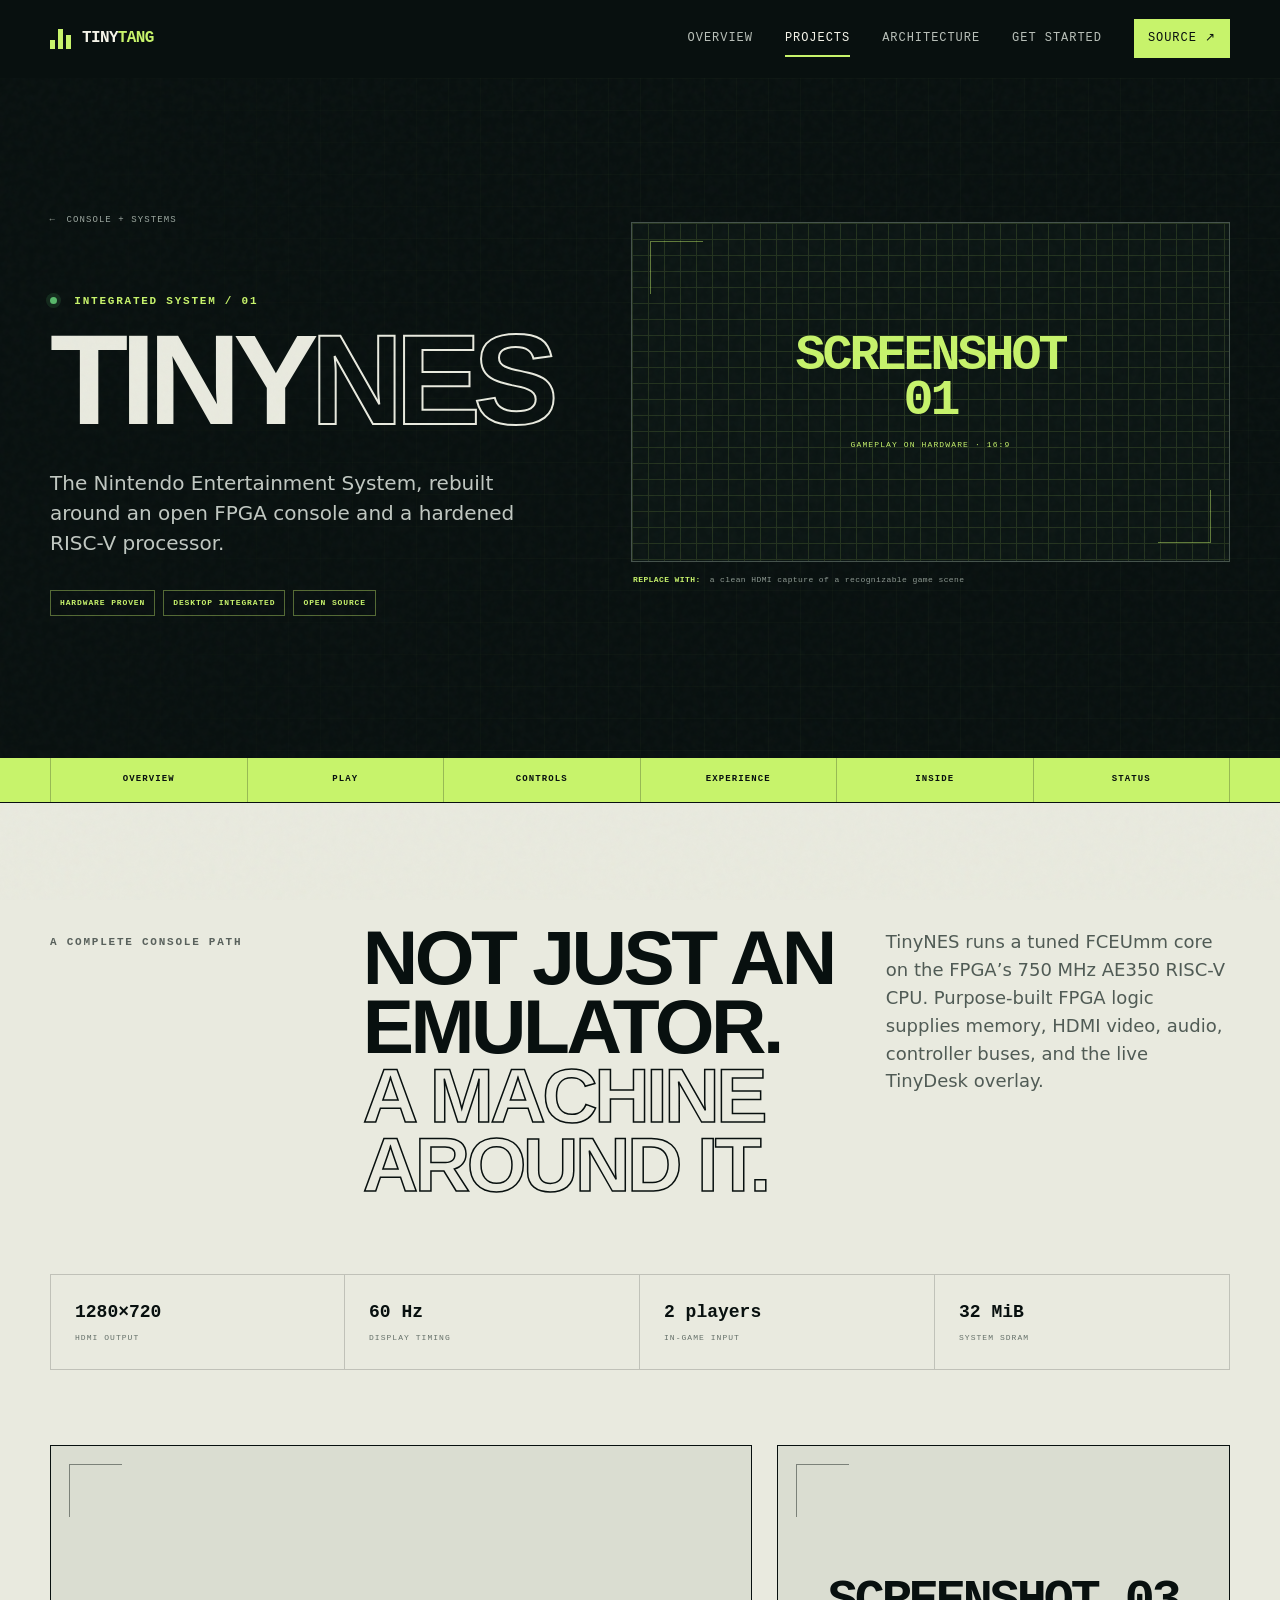
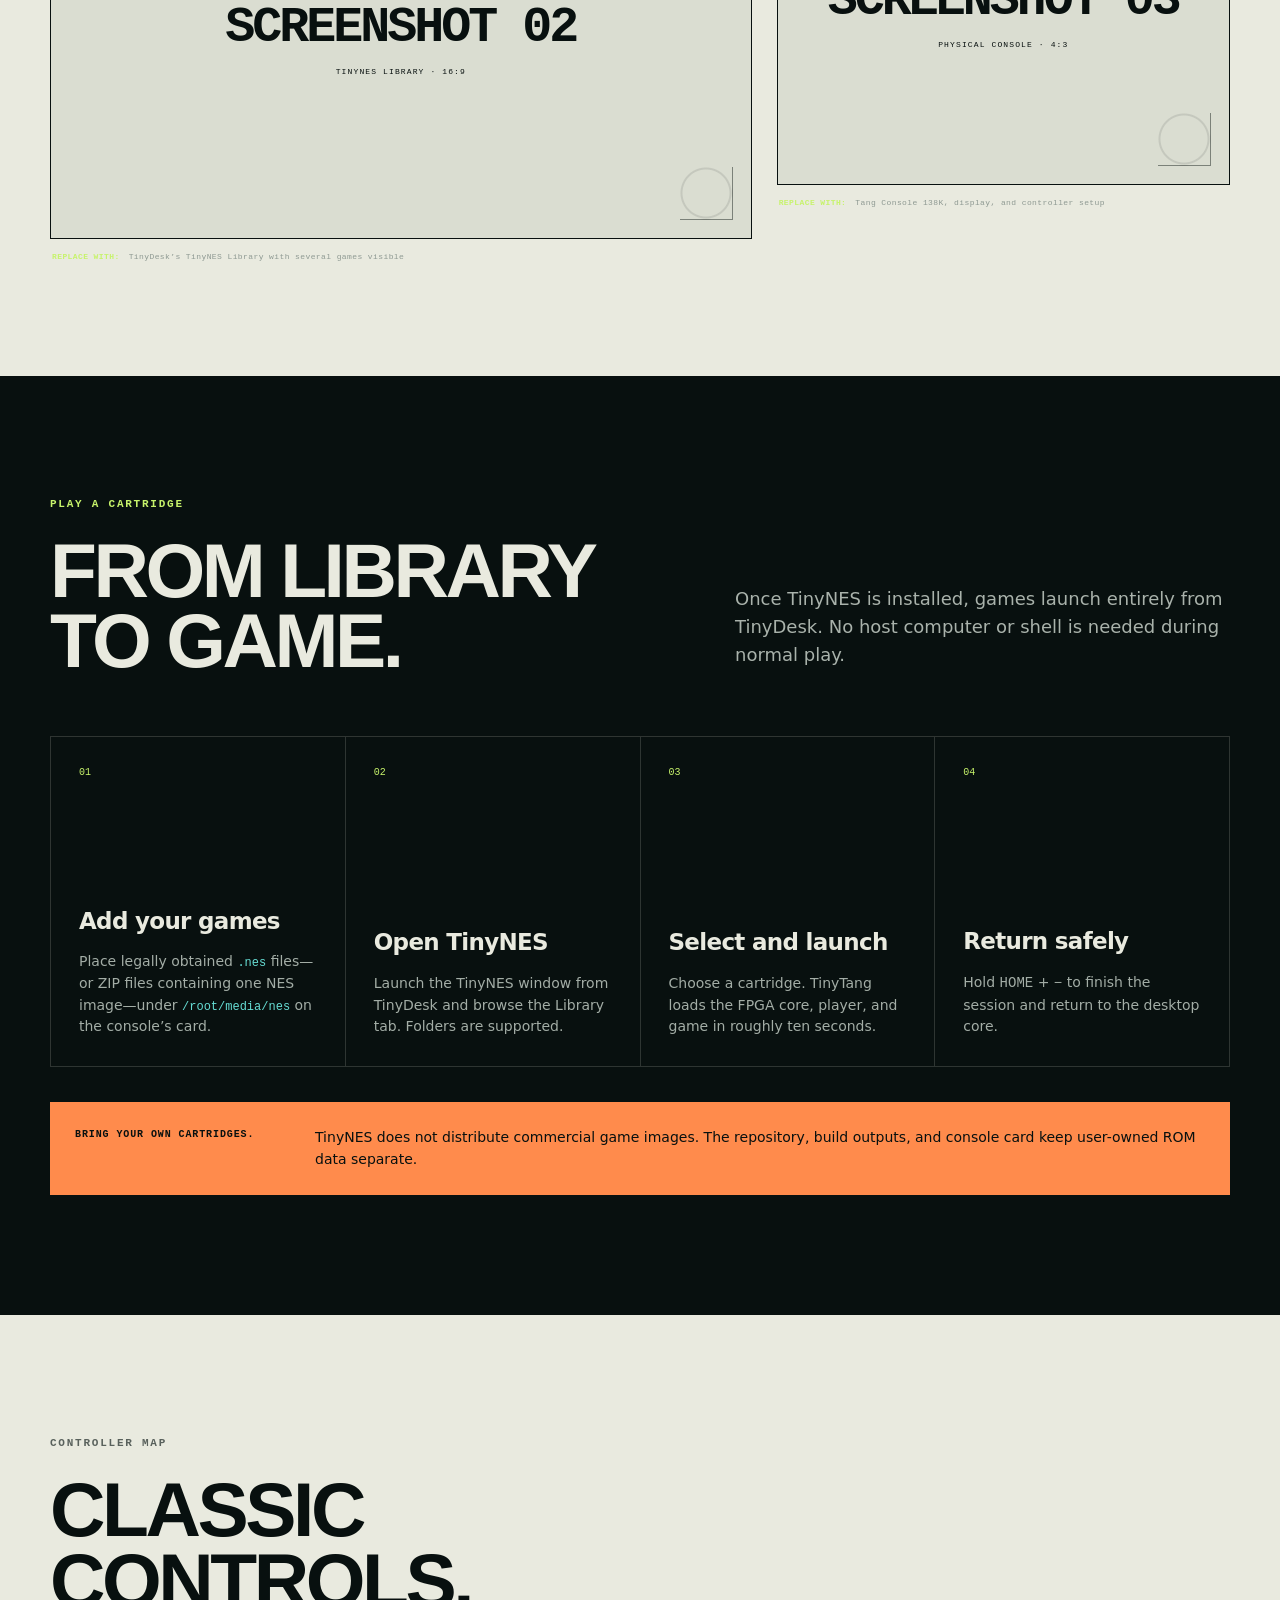
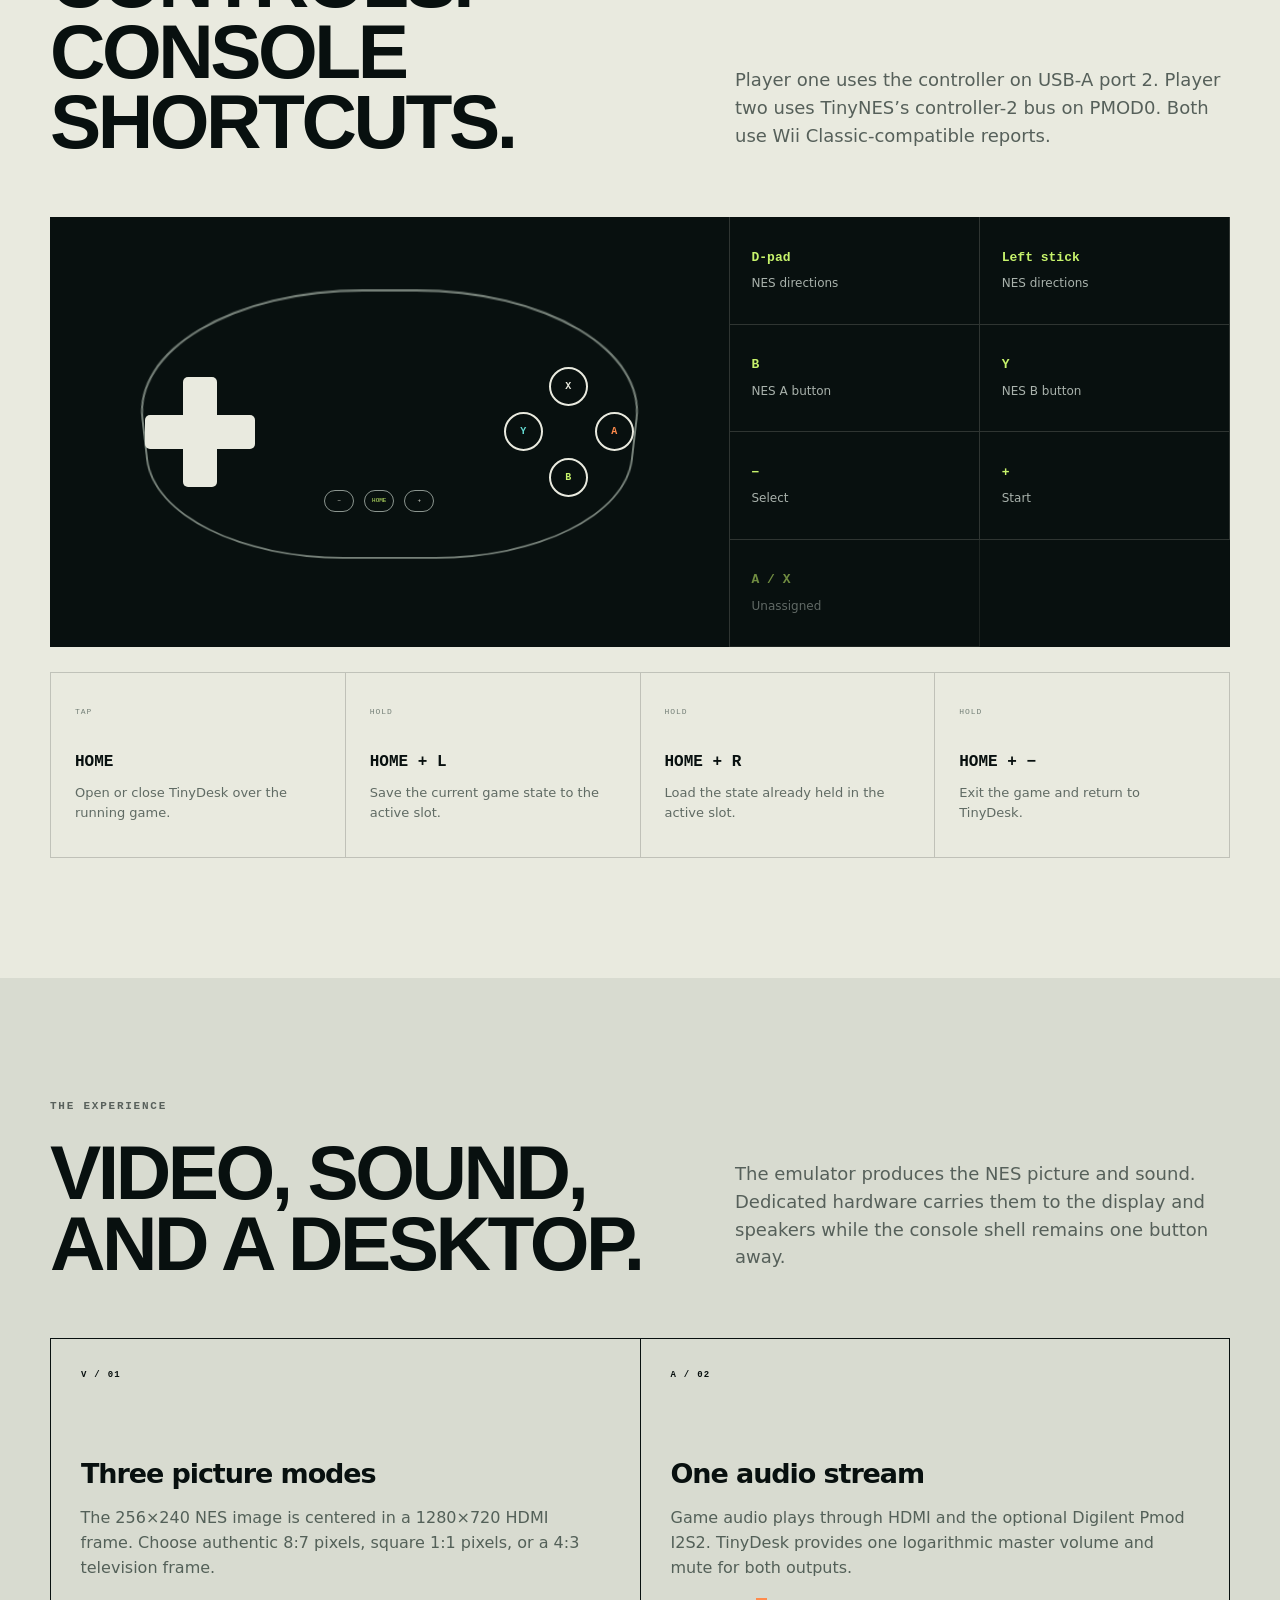
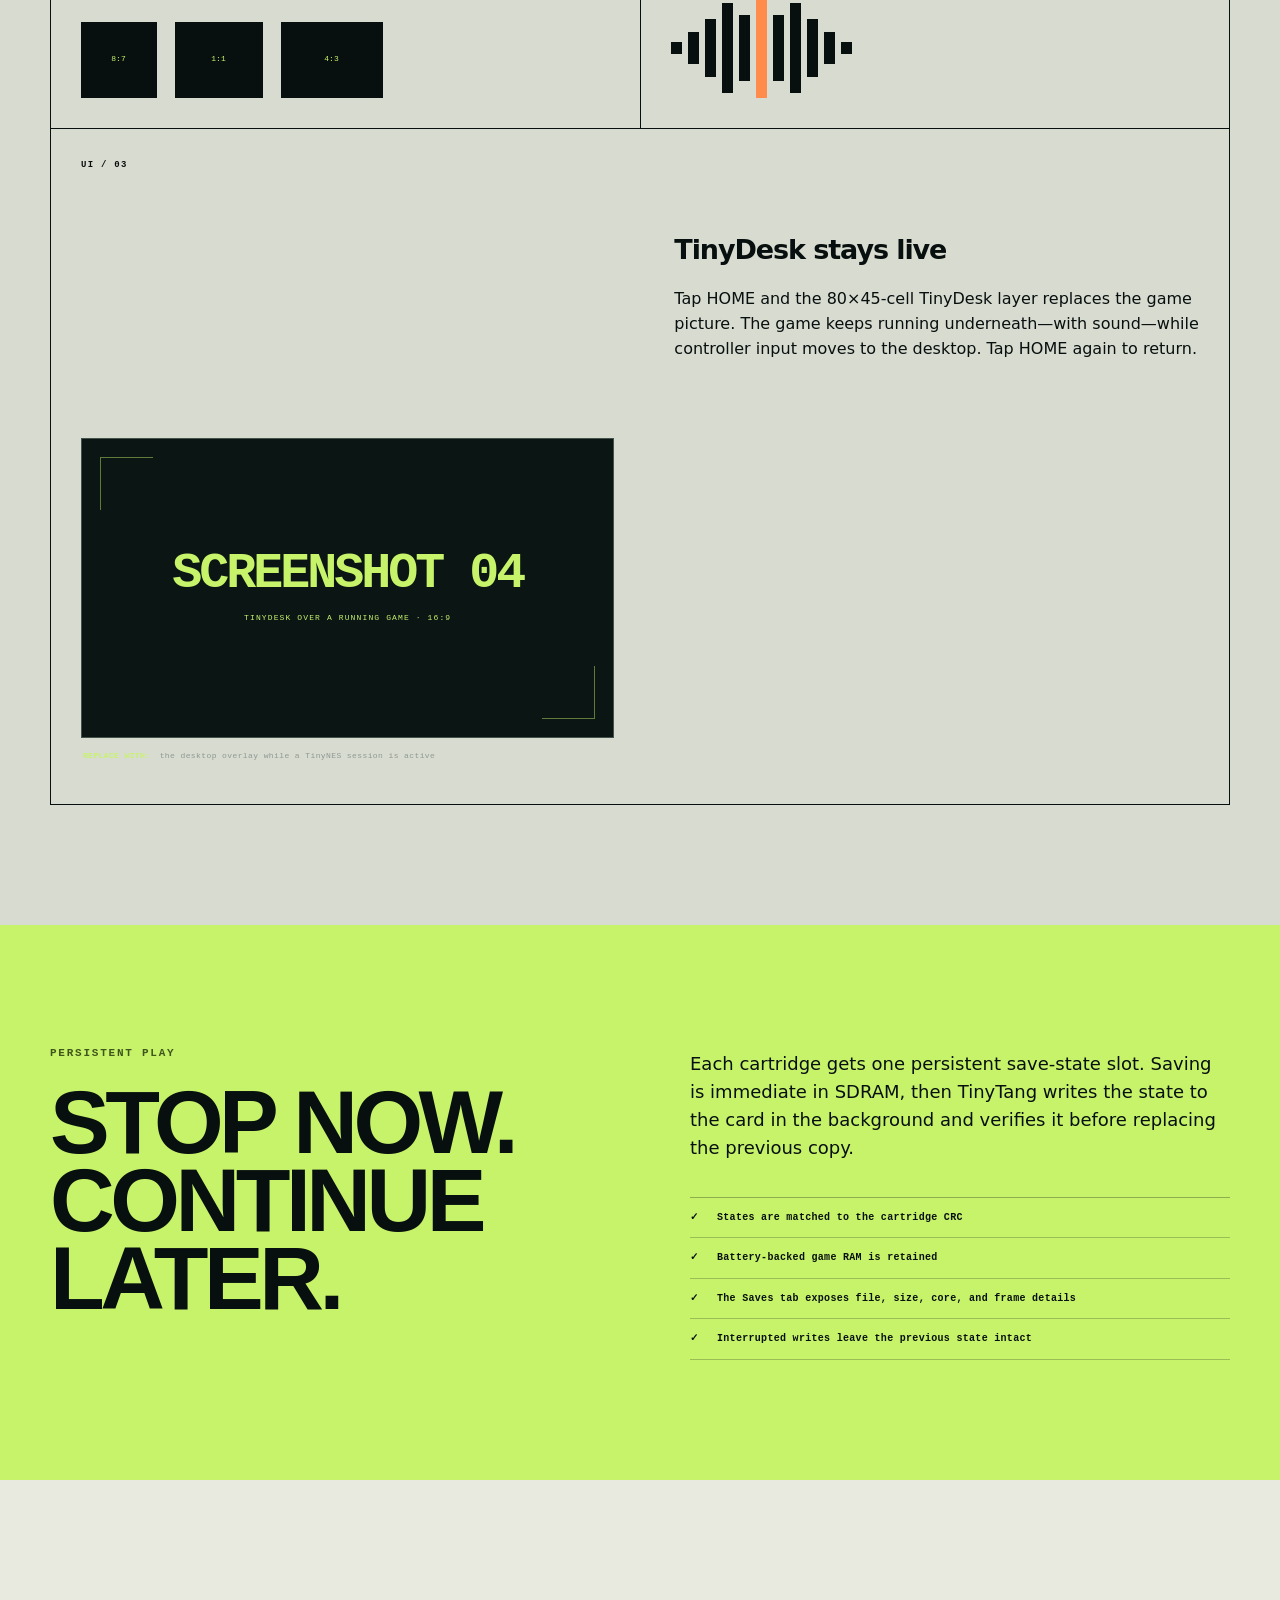
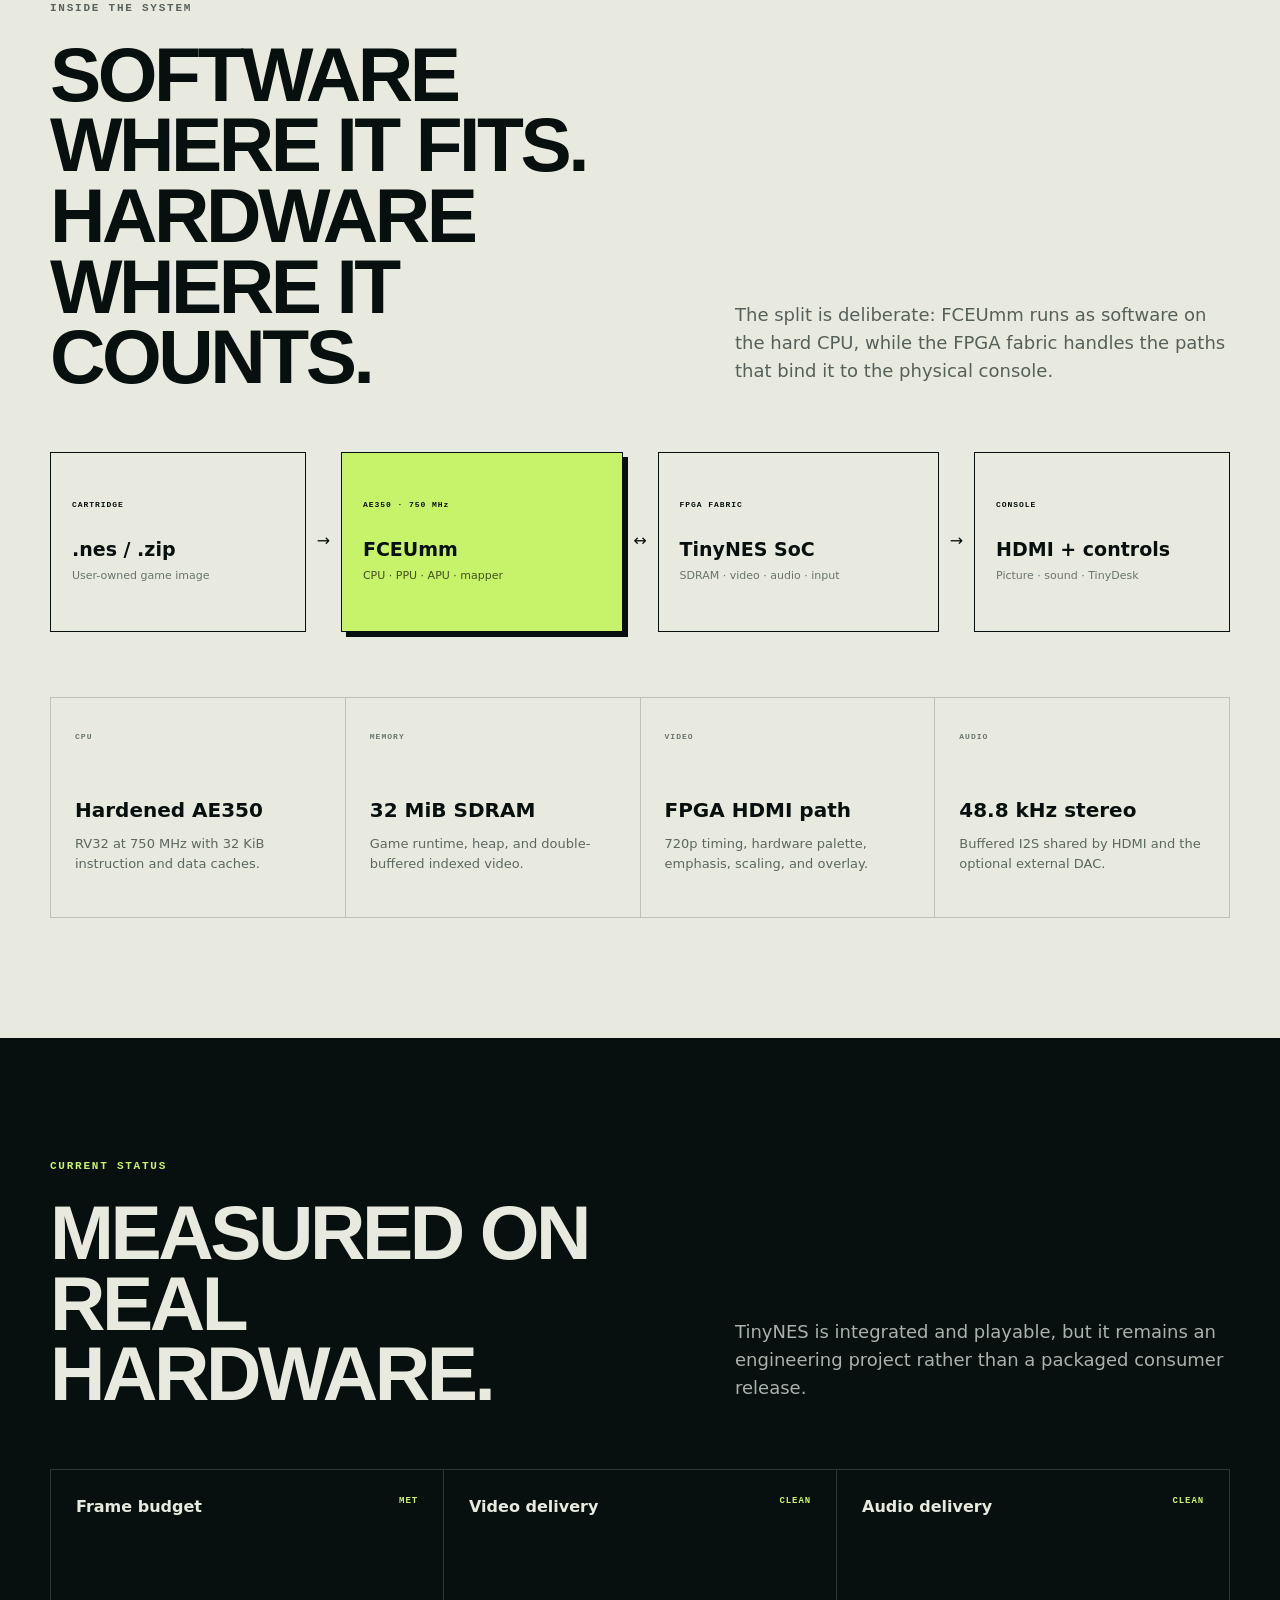
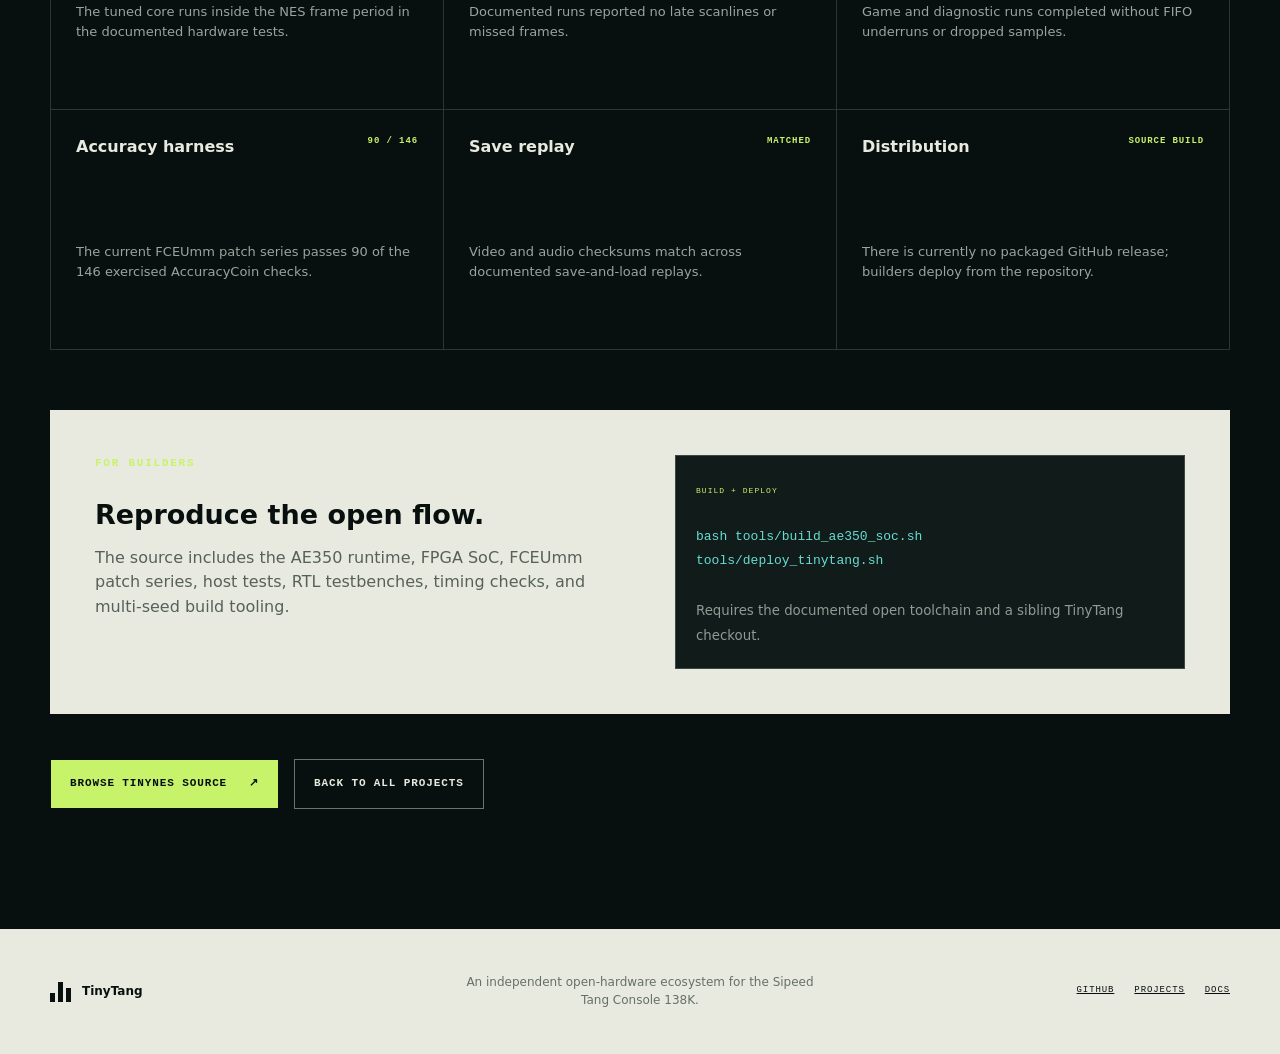
==== projects/tinynes/index.html @ 7fd3a4c9 "Add TinyNES project guide" ====
<!doctype html>
<html lang="en">
<head>
  <meta charset="utf-8">
  <meta name="viewport" content="width=device-width, initial-scale=1">
  <meta name="description" content="TinyNES brings NES games to the Tang Console 138K with FPGA video, audio, controller support, TinyDesk integration, and persistent saves.">
  <meta name="theme-color" content="#08100f">
  <title>TinyNES — TinyTang</title>
  <link rel="icon" href="../../favicon.svg" type="image/svg+xml">
  <link rel="stylesheet" href="../../styles.css">
  <script src="../../site.js" defer></script>
</head>
<body>
  <a class="skip-link" href="#content">Skip to content</a>
  <header class="site-header" data-header>
    <a class="brand" href="../../index.html" aria-label="TinyTang home">
      <span class="brand-mark" aria-hidden="true"><span></span><span></span><span></span></span>
      <span>TINY<span>TANG</span></span>
    </a>
    <button class="nav-toggle" type="button" aria-expanded="false" aria-controls="site-nav" data-nav-toggle>
      <span class="sr-only">Toggle navigation</span><i></i><i></i><i></i>
    </button>
    <nav class="site-nav" id="site-nav" aria-label="Primary navigation" data-nav>
      <a href="../../index.html">Overview</a>
      <a href="../../projects.html" aria-current="page">Projects</a>
      <a href="../../architecture.html">Architecture</a>
      <a href="../../start.html">Get started</a>
      <a class="nav-github" href="https://github.com/aquasock/TinyNES" rel="noopener">Source <span aria-hidden="true">↗</span></a>
    </nav>
  </header>

  <main id="content">
    <section class="project-detail-hero project-nes-hero">
      <div class="section-shell project-detail-grid">
        <div class="project-detail-copy reveal">
          <a class="breadcrumb" href="../../projects.html#systems"><span aria-hidden="true">←</span> Console + systems</a>
          <p class="eyebrow"><span class="status-dot"></span> Integrated system / 01</p>
          <h1>Tiny<span>NES</span></h1>
          <p class="project-tagline">The Nintendo Entertainment System, rebuilt around an open FPGA console and a hardened RISC-V processor.</p>
          <div class="project-badges" aria-label="Project status">
            <span>Hardware proven</span><span>Desktop integrated</span><span>Open source</span>
          </div>
        </div>
        <figure class="media-placeholder media-placeholder-hero reveal reveal-delay">
          <div class="placeholder-screen">
            <span class="placeholder-grid" aria-hidden="true"></span>
            <strong>SCREENSHOT<br>01</strong>
            <small>GAMEPLAY ON HARDWARE · 16:9</small>
          </div>
          <figcaption><span>Replace with:</span> a clean HDMI capture of a recognizable game scene</figcaption>
        </figure>
      </div>
    </section>

    <nav class="project-subnav" aria-label="TinyNES page sections">
      <div class="section-shell">
        <a href="#overview">Overview</a><a href="#play">Play</a><a href="#controls">Controls</a><a href="#experience">Experience</a><a href="#inside">Inside</a><a href="#status">Status</a>
      </div>
    </nav>

    <section class="section project-overview section-shell" id="overview">
      <div class="project-intro reveal">
        <p class="eyebrow">A complete console path</p>
        <h2>Not just an emulator.<br><em>A machine around it.</em></h2>
        <p>TinyNES runs a tuned FCEUmm core on the FPGA’s 750&nbsp;MHz AE350 RISC-V CPU. Purpose-built FPGA logic supplies memory, HDMI video, audio, controller buses, and the live TinyDesk overlay.</p>
      </div>
      <dl class="fact-strip reveal">
        <div><dt>1280×720</dt><dd>HDMI output</dd></div>
        <div><dt>60 Hz</dt><dd>Display timing</dd></div>
        <div><dt>2 players</dt><dd>In-game input</dd></div>
        <div><dt>32 MiB</dt><dd>System SDRAM</dd></div>
      </dl>
      <div class="media-duo">
        <figure class="media-placeholder reveal">
          <div class="placeholder-screen placeholder-light"><strong>SCREENSHOT 02</strong><small>TINYNES LIBRARY · 16:9</small></div>
          <figcaption><span>Replace with:</span> TinyDesk’s TinyNES Library with several games visible</figcaption>
        </figure>
        <figure class="media-placeholder reveal">
          <div class="placeholder-screen placeholder-light"><strong>SCREENSHOT 03</strong><small>PHYSICAL CONSOLE · 4:3</small></div>
          <figcaption><span>Replace with:</span> Tang Console 138K, display, and controller setup</figcaption>
        </figure>
      </div>
    </section>

    <section class="section section-dark" id="play">
      <div class="section-shell">
        <div class="section-heading reveal">
          <div><p class="eyebrow">Play a cartridge</p><h2>From library<br>to game.</h2></div>
          <p>Once TinyNES is installed, games launch entirely from TinyDesk. No host computer or shell is needed during normal play.</p>
        </div>
        <ol class="play-flow">
          <li class="reveal"><span>01</span><div><h3>Add your games</h3><p>Place legally obtained <code>.nes</code> files—or ZIP files containing one NES image—under <code>/root/media/nes</code> on the console’s card.</p></div></li>
          <li class="reveal"><span>02</span><div><h3>Open TinyNES</h3><p>Launch the TinyNES window from TinyDesk and browse the Library tab. Folders are supported.</p></div></li>
          <li class="reveal"><span>03</span><div><h3>Select and launch</h3><p>Choose a cartridge. TinyTang loads the FPGA core, player, and game in roughly ten seconds.</p></div></li>
          <li class="reveal"><span>04</span><div><h3>Return safely</h3><p>Hold <kbd>HOME</kbd> + <kbd>−</kbd> to finish the session and return to the desktop core.</p></div></li>
        </ol>
        <aside class="legal-callout reveal"><strong>Bring your own cartridges.</strong><p>TinyNES does not distribute commercial game images. The repository, build outputs, and console card keep user-owned ROM data separate.</p></aside>
      </div>
    </section>

    <section class="section section-shell controls-section" id="controls">
      <div class="section-heading reveal">
        <div><p class="eyebrow">Controller map</p><h2>Classic controls.<br>Console shortcuts.</h2></div>
        <p>Player one uses the controller on USB-A port 2. Player two uses TinyNES’s controller-2 bus on PMOD0. Both use Wii Classic-compatible reports.</p>
      </div>
      <div class="controller-map reveal">
        <div class="controller-visual" aria-hidden="true">
          <div class="controller-dpad"><i></i><i></i></div>
          <div class="controller-center"><i>−</i><i>HOME</i><i>+</i></div>
          <div class="controller-face"><i>Y</i><i>B</i><i>A</i><i>X</i></div>
        </div>
        <div class="control-list">
          <div><kbd>D-pad</kbd><span>NES directions</span></div>
          <div><kbd>Left stick</kbd><span>NES directions</span></div>
          <div><kbd>B</kbd><span>NES A button</span></div>
          <div><kbd>Y</kbd><span>NES B button</span></div>
          <div><kbd>−</kbd><span>Select</span></div>
          <div><kbd>+</kbd><span>Start</span></div>
          <div class="control-muted"><kbd>A / X</kbd><span>Unassigned</span></div>
        </div>
      </div>
      <div class="shortcut-grid">
        <article class="reveal"><span>Tap</span><h3>HOME</h3><p>Open or close TinyDesk over the running game.</p></article>
        <article class="reveal"><span>Hold</span><h3>HOME + L</h3><p>Save the current game state to the active slot.</p></article>
        <article class="reveal"><span>Hold</span><h3>HOME + R</h3><p>Load the state already held in the active slot.</p></article>
        <article class="reveal"><span>Hold</span><h3>HOME + −</h3><p>Exit the game and return to TinyDesk.</p></article>
      </div>
    </section>

    <section class="section experience-section" id="experience">
      <div class="section-shell">
        <div class="section-heading reveal">
          <div><p class="eyebrow">The experience</p><h2>Video, sound,<br>and a desktop.</h2></div>
          <p>The emulator produces the NES picture and sound. Dedicated hardware carries them to the display and speakers while the console shell remains one button away.</p>
        </div>
        <div class="experience-grid">
          <article class="experience-card reveal">
            <span class="experience-index">V / 01</span><h3>Three picture modes</h3><p>The 256×240 NES image is centered in a 1280×720 HDMI frame. Choose authentic 8:7 pixels, square 1:1 pixels, or a 4:3 television frame.</p>
            <div class="aspect-demo" aria-label="Supported picture aspect modes"><i class="aspect-87">8:7</i><i class="aspect-11">1:1</i><i class="aspect-43">4:3</i></div>
          </article>
          <article class="experience-card reveal">
            <span class="experience-index">A / 02</span><h3>One audio stream</h3><p>Game audio plays through HDMI and the optional Digilent Pmod I2S2. TinyDesk provides one logarithmic master volume and mute for both outputs.</p>
            <div class="audio-wave" aria-hidden="true"><i></i><i></i><i></i><i></i><i></i><i></i><i></i><i></i><i></i><i></i><i></i></div>
          </article>
          <article class="experience-card experience-card-wide reveal">
            <span class="experience-index">UI / 03</span><div><h3>TinyDesk stays live</h3><p>Tap HOME and the 80×45-cell TinyDesk layer replaces the game picture. The game keeps running underneath—with sound—while controller input moves to the desktop. Tap HOME again to return.</p></div>
            <figure class="media-placeholder media-placeholder-inline">
              <div class="placeholder-screen"><strong>SCREENSHOT 04</strong><small>TINYDESK OVER A RUNNING GAME · 16:9</small></div>
              <figcaption><span>Replace with:</span> the desktop overlay while a TinyNES session is active</figcaption>
            </figure>
          </article>
        </div>
      </div>
    </section>

    <section class="section section-accent saves-section">
      <div class="section-shell saves-grid">
        <div class="reveal"><p class="eyebrow">Persistent play</p><h2>Stop now.<br>Continue later.</h2></div>
        <div class="reveal">
          <p>Each cartridge gets one persistent save-state slot. Saving is immediate in SDRAM, then TinyTang writes the state to the card in the background and verifies it before replacing the previous copy.</p>
          <ul class="feature-checks"><li>States are matched to the cartridge CRC</li><li>Battery-backed game RAM is retained</li><li>The Saves tab exposes file, size, core, and frame details</li><li>Interrupted writes leave the previous state intact</li></ul>
        </div>
      </div>
    </section>

    <section class="section section-shell" id="inside">
      <div class="section-heading reveal">
        <div><p class="eyebrow">Inside the system</p><h2>Software where it fits.<br>Hardware where it counts.</h2></div>
        <p>The split is deliberate: FCEUmm runs as software on the hard CPU, while the FPGA fabric handles the paths that bind it to the physical console.</p>
      </div>
      <div class="nes-stack reveal" aria-label="TinyNES architecture diagram">
        <div><span>CARTRIDGE</span><strong>.nes / .zip</strong><small>User-owned game image</small></div><i>→</i>
        <div class="nes-stack-featured"><span>AE350 · 750 MHz</span><strong>FCEUmm</strong><small>CPU · PPU · APU · mapper</small></div><i>↔</i>
        <div><span>FPGA FABRIC</span><strong>TinyNES SoC</strong><small>SDRAM · video · audio · input</small></div><i>→</i>
        <div><span>CONSOLE</span><strong>HDMI + controls</strong><small>Picture · sound · TinyDesk</small></div>
      </div>
      <div class="technical-grid">
        <article class="reveal"><span>CPU</span><h3>Hardened AE350</h3><p>RV32 at 750&nbsp;MHz with 32&nbsp;KiB instruction and data caches.</p></article>
        <article class="reveal"><span>MEMORY</span><h3>32 MiB SDRAM</h3><p>Game runtime, heap, and double-buffered indexed video.</p></article>
        <article class="reveal"><span>VIDEO</span><h3>FPGA HDMI path</h3><p>720p timing, hardware palette, emphasis, scaling, and overlay.</p></article>
        <article class="reveal"><span>AUDIO</span><h3>48.8 kHz stereo</h3><p>Buffered I2S shared by HDMI and the optional external DAC.</p></article>
      </div>
    </section>

    <section class="section section-dark status-section" id="status">
      <div class="section-shell">
        <div class="section-heading reveal">
          <div><p class="eyebrow">Current status</p><h2>Measured on<br>real hardware.</h2></div>
          <p>TinyNES is integrated and playable, but it remains an engineering project rather than a packaged consumer release.</p>
        </div>
        <div class="proof-grid">
          <article class="reveal"><strong>Frame budget</strong><span>Met</span><p>The tuned core runs inside the NES frame period in the documented hardware tests.</p></article>
          <article class="reveal"><strong>Video delivery</strong><span>Clean</span><p>Documented runs reported no late scanlines or missed frames.</p></article>
          <article class="reveal"><strong>Audio delivery</strong><span>Clean</span><p>Game and diagnostic runs completed without FIFO underruns or dropped samples.</p></article>
          <article class="reveal"><strong>Accuracy harness</strong><span>90 / 146</span><p>The current FCEUmm patch series passes 90 of the 146 exercised AccuracyCoin checks.</p></article>
          <article class="reveal"><strong>Save replay</strong><span>Matched</span><p>Video and audio checksums match across documented save-and-load replays.</p></article>
          <article class="reveal"><strong>Distribution</strong><span>Source build</span><p>There is currently no packaged GitHub release; builders deploy from the repository.</p></article>
        </div>
        <div class="builder-callout reveal">
          <div><p class="eyebrow">For builders</p><h3>Reproduce the open flow.</h3><p>The source includes the AE350 runtime, FPGA SoC, FCEUmm patch series, host tests, RTL testbenches, timing checks, and multi-seed build tooling.</p></div>
          <div class="command-card"><span>BUILD + DEPLOY</span><code>bash tools/build_ae350_soc.sh<br>tools/deploy_tinytang.sh</code><small>Requires the documented open toolchain and a sibling TinyTang checkout.</small></div>
        </div>
        <div class="project-end-actions reveal">
          <a class="button button-primary" href="https://github.com/aquasock/TinyNES">Browse TinyNES source <span aria-hidden="true">↗</span></a>
          <a class="button button-project-back" href="../../projects.html">Back to all projects</a>
        </div>
      </div>
    </section>
  </main>

  <footer class="site-footer section-shell">
    <div class="footer-brand"><span class="brand-mark" aria-hidden="true"><span></span><span></span><span></span></span><strong>TinyTang</strong></div>
    <p>An independent open-hardware ecosystem for the Sipeed Tang Console 138K.</p>
    <div><a href="https://github.com/aquasock">GitHub</a><a href="../../projects.html">Projects</a><a href="../../start.html">Docs</a></div>
  </footer>
</body>
</html>
---- styles.css ----
:root {
  --ink: #08100f;
  --ink-soft: #111b19;
  --paper: #e9eadf;
  --paper-bright: #f5f4e9;
  --muted: #8d978f;
  --line: rgba(8, 16, 15, 0.18);
  --line-light: rgba(233, 234, 223, 0.17);
  --lime: #c7f36b;
  --cyan: #66ddd4;
  --orange: #ff8b4c;
  --mono: "SFMono-Regular", "Cascadia Code", "Roboto Mono", Consolas, monospace;
  --sans: Inter, ui-sans-serif, system-ui, -apple-system, BlinkMacSystemFont, "Segoe UI", sans-serif;
  --display: Impact, Haettenschweiler, "Arial Narrow Bold", "Arial Narrow", sans-serif;
  --shell: min(1180px, calc(100vw - 48px));
}

* { box-sizing: border-box; }
html { scroll-behavior: smooth; }
body { margin: 0; color: var(--ink); background: var(--paper); font-family: var(--sans); font-size: 16px; line-height: 1.55; -webkit-font-smoothing: antialiased; }
body::before { content: ""; position: fixed; inset: 0; pointer-events: none; opacity: .25; z-index: 20; background-image: url("data:image/svg+xml,%3Csvg viewBox='0 0 140 140' xmlns='http://www.w3.org/2000/svg'%3E%3Cfilter id='n'%3E%3CfeTurbulence type='fractalNoise' baseFrequency='.85' numOctaves='3' stitchTiles='stitch'/%3E%3C/filter%3E%3Crect width='100%25' height='100%25' filter='url(%23n)' opacity='.12'/%3E%3C/svg%3E"); }
a { color: inherit; }
a:focus-visible, button:focus-visible { outline: 3px solid var(--orange); outline-offset: 4px; }
button { font: inherit; }
.section-shell { width: var(--shell); margin-inline: auto; }
.sr-only { position: absolute; width: 1px; height: 1px; padding: 0; margin: -1px; overflow: hidden; clip: rect(0,0,0,0); white-space: nowrap; border: 0; }
.skip-link { position: fixed; top: 8px; left: 8px; z-index: 100; padding: 10px 14px; color: var(--ink); background: var(--lime); transform: translateY(-150%); }
.skip-link:focus { transform: translateY(0); }

.site-header { position: sticky; top: 0; z-index: 30; display: flex; align-items: center; justify-content: space-between; height: 78px; padding: 0 max(24px, calc((100vw - 1180px) / 2)); color: var(--paper); background: var(--ink); border-bottom: 1px solid transparent; transition: height .25s, border-color .25s; }
.site-header[data-scrolled] { height: 66px; border-color: var(--line-light); }
.brand { display: flex; align-items: center; gap: 11px; color: var(--paper-bright); font-family: var(--mono); font-weight: 800; letter-spacing: -.04em; text-decoration: none; }
.brand > span:last-child > span { color: var(--lime); }
.brand-mark { display: inline-grid; grid-template-columns: repeat(3, 5px); align-items: end; gap: 3px; width: 21px; height: 21px; }
.brand-mark span { display: block; background: var(--lime); }
.brand-mark span:nth-child(1) { height: 9px; }
.brand-mark span:nth-child(2) { height: 20px; }
.brand-mark span:nth-child(3) { height: 14px; }
.site-nav { display: flex; align-items: center; gap: 32px; }
.site-nav a { position: relative; color: #b9c0b9; font-family: var(--mono); font-size: 12px; letter-spacing: .08em; text-decoration: none; text-transform: uppercase; transition: color .2s; }
.site-nav a:hover, .site-nav a[aria-current="page"] { color: var(--paper-bright); }
.site-nav a[aria-current="page"]::after { content: ""; position: absolute; right: 0; bottom: -9px; left: 0; height: 2px; background: var(--lime); }
.site-nav .nav-github { padding: 10px 14px; color: var(--ink); background: var(--lime); }
.nav-toggle { display: none; width: 44px; height: 44px; padding: 11px; border: 0; background: transparent; }
.nav-toggle i { display: block; height: 1px; margin: 5px 0; background: var(--paper); }

.hero { min-height: calc(100vh - 78px); display: grid; grid-template-columns: 1.05fr .95fr; gap: 70px; align-items: center; padding-block: 80px 100px; }
.eyebrow { margin: 0 0 22px; color: #59615c; font-family: var(--mono); font-size: 11px; font-weight: 700; letter-spacing: .16em; text-transform: uppercase; }
.status-dot { display: inline-block; width: 7px; height: 7px; margin-right: 9px; border-radius: 50%; background: #58b86b; box-shadow: 0 0 0 4px rgba(88,184,107,.15); }
.hero h1, .page-hero h1, .error-page h1 { margin: 0; font-family: var(--display); font-size: clamp(72px, 8.8vw, 138px); font-stretch: condensed; font-weight: 900; letter-spacing: -.055em; line-height: .79; text-transform: uppercase; }
.hero h1 em, .page-hero h1 em, .error-page h1 em { color: transparent; font-style: normal; -webkit-text-stroke: 2px var(--ink); }
.hero-lede { max-width: 600px; margin: 36px 0 0; color: #39423d; font-size: clamp(18px, 2vw, 22px); line-height: 1.55; }
.hero-actions { display: flex; flex-wrap: wrap; gap: 12px; margin-top: 34px; }
.button { display: inline-flex; align-items: center; justify-content: center; gap: 22px; min-height: 50px; padding: 0 19px; border: 1px solid var(--ink); font-family: var(--mono); font-size: 11px; font-weight: 800; letter-spacing: .08em; text-decoration: none; text-transform: uppercase; transition: transform .2s, box-shadow .2s, background .2s, color .2s; }
.button:hover { transform: translate(-3px, -3px); box-shadow: 4px 4px 0 var(--ink); }
.button-primary { color: var(--ink); background: var(--lime); }
.button-quiet { border-color: transparent; }
.button-dark { color: var(--paper); background: var(--ink); }
.button-dark:hover { box-shadow: 4px 4px 0 rgba(8,16,15,.35); }
.button-outline { background: transparent; }
.hero-stats { display: grid; grid-template-columns: repeat(3, 1fr); max-width: 530px; margin: 56px 0 0; padding: 22px 0 0; border-top: 1px solid var(--line); }
.hero-stats div { display: flex; flex-direction: column; }
.hero-stats dt { font-family: var(--mono); font-size: 18px; font-weight: 800; }
.hero-stats dd { margin: 3px 0 0; color: #69726c; font-family: var(--mono); font-size: 9px; letter-spacing: .12em; text-transform: uppercase; }

.hero-machine { position: relative; display: grid; place-items: center; min-height: 580px; }
.machine-glow { position: absolute; width: 90%; aspect-ratio: 1; background: radial-gradient(circle, rgba(199,243,107,.28), transparent 64%); filter: blur(15px); }
.machine-frame { position: relative; z-index: 2; width: min(450px, 86vw); padding: 25px 26px 34px; background: #bec3b8; border: 2px solid var(--ink); border-radius: 28px 28px 48px 28px; box-shadow: 17px 21px 0 rgba(8,16,15,.95), 18px 22px 0 2px var(--ink); transform: rotate(2.5deg); }
.machine-topline { display: flex; justify-content: space-between; margin-bottom: 12px; color: #48504b; font-family: var(--mono); font-size: 9px; font-weight: 700; letter-spacing: .18em; }
.machine-topline span:last-child::before { content: ""; display: inline-block; width: 6px; height: 6px; margin-right: 6px; border-radius: 50%; background: #60af4f; }
.machine-screen { position: relative; aspect-ratio: 1.4; overflow: hidden; padding: 28px; color: var(--lime); background: #07100d; border: 9px solid #3c4540; border-radius: 11px; box-shadow: inset 0 0 35px rgba(102,221,212,.13); }
.screen-grid { position: absolute; inset: 0; opacity: .16; background-image: linear-gradient(rgba(199,243,107,.3) 1px, transparent 1px), linear-gradient(90deg, rgba(199,243,107,.3) 1px, transparent 1px); background-size: 20px 20px; }
.screen-copy { position: relative; z-index: 1; height: 100%; display: flex; flex-direction: column; justify-content: center; }
.screen-kicker, .screen-meta { font-family: var(--mono); font-size: 9px; letter-spacing: .18em; }
.screen-copy strong { margin: 7px 0 4px; font-family: var(--mono); font-size: clamp(32px, 5vw, 53px); letter-spacing: -.07em; }
.screen-scanline { position: absolute; inset: 0; background: linear-gradient(transparent 50%, rgba(0,0,0,.26) 50%); background-size: 100% 4px; }
.machine-controls { display: flex; align-items: center; justify-content: space-between; padding: 34px 20px 0; }
.dpad { position: relative; width: 86px; height: 86px; }
.dpad i { position: absolute; background: var(--ink-soft); border-radius: 5px; box-shadow: 3px 4px 0 #535a55; }
.dpad i:first-child { top: 27px; left: 0; width: 86px; height: 32px; }
.dpad i:last-child { top: 0; left: 27px; width: 32px; height: 86px; }
.machine-label { color: #747b76; font-family: var(--mono); font-size: 8px; letter-spacing: .15em; text-align: center; }
.buttons { display: flex; gap: 13px; transform: rotate(-17deg); }
.buttons i { width: 38px; height: 38px; border: 2px solid var(--ink); border-radius: 50%; background: var(--orange); box-shadow: 3px 4px 0 #743820; }
.cartridge { position: absolute; top: -15px; z-index: 1; width: 165px; height: 138px; padding: 22px; color: var(--paper); background: var(--ink-soft); border: 2px solid var(--ink); border-radius: 7px 7px 3px 3px; box-shadow: 8px 7px 0 rgba(8,16,15,.25); font-family: var(--mono); font-size: 18px; font-weight: 800; letter-spacing: -.05em; transform: rotate(-5deg) translateX(-24px); }
.cartridge i { position: absolute; right: 18px; bottom: 20px; width: 38px; height: 23px; border: 1px solid var(--lime); background: repeating-linear-gradient(90deg, transparent 0 4px, var(--lime) 4px 6px); }

.signal-band { overflow: hidden; padding: 15px 0; color: var(--ink); background: var(--lime); border-block: 1px solid var(--ink); }
.signal-track { display: flex; width: max-content; align-items: center; gap: 36px; font-family: var(--mono); font-size: 10px; font-weight: 800; letter-spacing: .18em; white-space: nowrap; animation: ticker 30s linear infinite; }
.signal-track i { font-style: normal; font-size: 7px; }
@keyframes ticker { to { transform: translateX(-50%); } }

.section { padding-block: 120px; }
.section-heading { display: grid; grid-template-columns: 1.1fr .9fr; gap: 80px; align-items: end; margin-bottom: 60px; }
.section-heading h2, .feature-copy h2, .closing-grid h2 { margin: 0; font-family: var(--display); font-size: clamp(46px, 6vw, 84px); letter-spacing: -.045em; line-height: .92; text-transform: uppercase; }
.section-heading > p { max-width: 500px; margin: 0 0 7px; color: #56605a; font-size: 18px; }
.layer-stack { border-top: 1px solid var(--line); }
.layer { display: grid; grid-template-columns: 65px 1fr 130px 30px; gap: 20px; align-items: center; min-height: 114px; padding: 20px 8px; border-bottom: 1px solid var(--line); text-decoration: none; transition: padding .2s, background .2s; }
.layer:hover { padding-inline: 20px; background: rgba(255,255,255,.32); }
.layer-index, .layer b { font-family: var(--mono); font-size: 9px; letter-spacing: .12em; }
.layer div { display: grid; grid-template-columns: 200px 1fr; gap: 25px; align-items: center; }
.layer strong { font-size: 25px; letter-spacing: -.04em; }
.layer div span { color: #5f6963; }
.layer i { font-style: normal; font-size: 20px; text-align: right; }
.layer-shell { border-left: 4px solid var(--lime); }
.layer-runtime { border-left: 4px solid var(--cyan); }
.layer-core { border-left: 4px solid var(--orange); }
.layer-tools { border-left: 4px solid #82908a; }

.section-dark { color: var(--paper); background: var(--ink); }
.section-dark .eyebrow { color: var(--lime); }
.section-dark .section-heading > p { color: #a9b2ab; }
.system-grid { display: grid; grid-template-columns: repeat(2, 1fr); border-top: 1px solid var(--line-light); border-left: 1px solid var(--line-light); }
.system-card { min-height: 420px; display: flex; flex-direction: column; padding: 32px; border-right: 1px solid var(--line-light); border-bottom: 1px solid var(--line-light); text-decoration: none; transition: background .25s; }
.system-card:hover { background: #111d1a; }
.system-number { color: #7e8a82; font-family: var(--mono); font-size: 9px; letter-spacing: .16em; }
.pixel-glyph { width: 90px; height: 90px; margin: 45px auto 34px; filter: drop-shadow(9px 9px 0 rgba(199,243,107,.11)); }
.glyph-nes { background: var(--lime); clip-path: polygon(0 0, 72% 0, 72% 14%, 100% 14%, 100% 86%, 72% 86%, 72% 100%, 0 100%, 0 68%, 22% 68%, 22% 32%, 0 32%); }
.glyph-gbc { border: 15px solid var(--cyan); border-radius: 14px 14px 32px 14px; box-shadow: inset 0 0 0 8px var(--ink); }
.glyph-89 { background: conic-gradient(from 45deg, var(--orange) 0 25%, transparent 0 50%, var(--orange) 0 75%, transparent 0); }
.glyph-phosphor { border: 3px solid var(--lime); transform: rotate(45deg); box-shadow: inset 0 0 0 18px var(--ink), inset 0 0 0 21px var(--lime); }
.system-card h3 { margin: 0; font-size: 27px; letter-spacing: -.04em; }
.system-card p { max-width: 440px; margin: 8px 0 0; color: #9ba59e; }
.card-link { margin-top: auto; padding-top: 25px; color: var(--lime); font-family: var(--mono); font-size: 9px; font-weight: 800; letter-spacing: .12em; text-transform: uppercase; }
.section-cta { display: flex; justify-content: flex-end; padding-top: 30px; }
.section-cta a, .text-link { color: inherit; font-family: var(--mono); font-size: 11px; font-weight: 800; letter-spacing: .1em; text-decoration: none; text-transform: uppercase; }
.section-cta a { color: var(--lime); }

.split-feature { display: grid; grid-template-columns: 1fr .8fr; gap: 100px; align-items: center; }
.feature-terminal { color: #a9b3ac; background: #0b1513; border: 1px solid #26332f; box-shadow: 14px 14px 0 rgba(8,16,15,.13); transform: rotate(-1deg); }
.terminal-bar { display: flex; align-items: center; gap: 6px; padding: 12px 15px; border-bottom: 1px solid #26332f; }
.terminal-bar i { width: 7px; height: 7px; border-radius: 50%; background: #3a4742; }
.terminal-bar i:first-child { background: var(--orange); }
.terminal-bar span { margin-left: auto; font-family: var(--mono); font-size: 8px; letter-spacing: .1em; }
.feature-terminal pre { min-height: 340px; margin: 0; padding: 38px; font-family: var(--mono); font-size: clamp(11px, 1.3vw, 14px); line-height: 1.9; white-space: pre-wrap; }
.feature-terminal b { color: var(--lime); }
.feature-terminal em { color: var(--cyan); font-style: normal; }
.feature-terminal .muted { color: #50605a; }
.feature-terminal .prompt { color: var(--orange); }
.cursor { animation: blink 1s step-end infinite; }
@keyframes blink { 50% { opacity: 0; } }
.feature-copy p:not(.eyebrow) { margin: 28px 0; color: #52605a; font-size: 18px; }
.text-link { display: inline-block; border-bottom: 1px solid var(--ink); padding-bottom: 6px; }
.section-accent { background: var(--lime); }
.section-accent .eyebrow { color: #40551c; }
.closing-grid { display: grid; grid-template-columns: 1fr .75fr; gap: 100px; align-items: end; }
.closing-grid p:not(.eyebrow) { max-width: 500px; margin: 0 0 27px; font-size: 18px; }

.site-footer { display: grid; grid-template-columns: 1fr 1fr 1fr; gap: 30px; align-items: center; padding-block: 44px; font-size: 12px; }
.footer-brand { display: flex; align-items: center; gap: 11px; }
.footer-brand .brand-mark span { background: var(--ink); }
.site-footer p { margin: 0; color: #657069; text-align: center; }
.site-footer > div:last-child { display: flex; justify-content: flex-end; gap: 20px; font-family: var(--mono); font-size: 9px; letter-spacing: .1em; text-transform: uppercase; }

.page-hero { padding-block: 105px 90px; border-bottom: 1px solid var(--line); }
.page-hero h1 { max-width: 1050px; font-size: clamp(70px, 11vw, 150px); }
.page-intro { display: grid; grid-template-columns: 1fr auto; gap: 70px; align-items: end; margin-top: 62px; }
.page-intro p { max-width: 720px; margin: 0; color: #47514b; font-size: 21px; }
.coordinate { color: #667069; font-family: var(--mono); font-size: 9px; letter-spacing: .14em; line-height: 1.8; text-align: right; }
.project-section { padding-block: 90px 40px; }
.project-section.section-rule { border-top: 1px solid var(--line); }
.project-section-title { display: grid; grid-template-columns: 80px 1fr; margin-bottom: 40px; }
.project-section-title > span { padding-top: 7px; font-family: var(--mono); font-size: 11px; }
.project-section-title .eyebrow { margin-bottom: 8px; }
.project-section-title h2 { margin: 0; font-family: var(--display); font-size: clamp(43px, 6vw, 72px); letter-spacing: -.04em; line-height: 1; text-transform: uppercase; }
.project-list { border-top: 1px solid var(--line); }
.project-row { display: grid; grid-template-columns: 80px 1fr auto 30px; gap: 22px; align-items: center; min-height: 132px; padding: 24px 8px; border-bottom: 1px solid var(--line); text-decoration: none; transition: padding .2s, background .2s; }
.project-row:hover { padding-inline: 20px; background: rgba(255,255,255,.3); }
.project-code { font-family: var(--mono); font-size: 10px; font-weight: 800; letter-spacing: .1em; }
.project-row h3 { margin: 0 0 5px; font-size: 24px; letter-spacing: -.035em; }
.project-row p { max-width: 720px; margin: 0; color: #59645d; }
.project-row > i { font-style: normal; font-size: 20px; }
.pill { padding: 5px 8px; color: #4d5751; border: 1px solid #929b94; font-family: var(--mono); font-size: 8px; font-weight: 800; letter-spacing: .1em; text-transform: uppercase; white-space: nowrap; }
.pill-stable, .pill-live { color: #315515; border-color: #86a765; background: rgba(199,243,107,.2); }
.pill-wip { color: #77501c; border-color: #c09455; background: rgba(255,139,76,.12); }
.pill-tool { color: #235b57; border-color: #65a7a1; background: rgba(102,221,212,.12); }
.source-note { display: grid; grid-template-columns: 180px 1fr; gap: 50px; margin-block: 80px 120px; padding-block: 28px; border-block: 1px solid var(--line); }
.source-note span { font-family: var(--mono); font-size: 9px; font-weight: 800; letter-spacing: .15em; }
.source-note p { max-width: 800px; margin: 0; color: #4f5b54; }

.diagram-section { padding-block: 90px 120px; }
.architecture-map { display: grid; grid-template-columns: 1fr 76px 1.15fr 76px 1.15fr 76px 1fr; align-items: stretch; }
.arch-block { min-height: 210px; display: flex; flex-direction: column; justify-content: center; padding: 24px; border: 1px solid var(--ink); background: rgba(255,255,255,.17); }
.arch-block > span { margin-bottom: 30px; font-family: var(--mono); font-size: 8px; font-weight: 800; letter-spacing: .14em; }
.arch-block strong { font-size: 21px; line-height: 1.1; }
.arch-block small { margin-top: 10px; color: #68726b; font-size: 11px; }
.arch-featured { color: var(--ink); background: var(--lime); box-shadow: 7px 7px 0 var(--ink); }
.arch-featured small { color: #4b591e; }
.arch-wire { position: relative; align-self: center; height: 1px; background: var(--ink); }
.arch-wire::after { content: ""; position: absolute; top: -4px; right: 0; width: 7px; height: 7px; border-top: 1px solid var(--ink); border-right: 1px solid var(--ink); transform: rotate(45deg); }
.arch-wire span { position: absolute; top: -28px; width: 100%; font-family: var(--mono); font-size: 6px; letter-spacing: .08em; text-align: center; }
.diagram-caption { margin: 28px 0 0; color: #67726b; font-size: 12px; }
.diagram-caption span { margin-right: 12px; color: var(--ink); font-family: var(--mono); font-size: 9px; font-weight: 800; }
.boot-sequence { display: grid; grid-template-columns: repeat(4, 1fr); margin: 0; padding: 0; list-style: none; border-top: 1px solid var(--line-light); border-left: 1px solid var(--line-light); }
.boot-sequence li { min-height: 280px; display: flex; flex-direction: column; justify-content: space-between; padding: 25px; border-right: 1px solid var(--line-light); border-bottom: 1px solid var(--line-light); }
.boot-sequence li > span { color: var(--lime); font-family: var(--mono); font-size: 10px; }
.boot-sequence h3 { margin: 0 0 8px; font-size: 24px; }
.boot-sequence p { margin: 0; color: #99a39d; font-size: 14px; }
.principles .section-heading { grid-template-columns: 1fr; }
.principle-grid { display: grid; grid-template-columns: repeat(4, 1fr); gap: 40px; }
.principle-grid article { border-top: 3px solid var(--ink); padding-top: 22px; }
.principle-grid article > span { font-family: var(--mono); font-size: 11px; }
.principle-grid h3 { margin: 40px 0 9px; font-size: 21px; }
.principle-grid p { margin: 0; color: #59635d; font-size: 14px; }

.path-section { padding-block: 90px 120px; }
.path-grid { display: grid; grid-template-columns: repeat(3, 1fr); border-top: 1px solid var(--ink); border-left: 1px solid var(--ink); }
.path-card { min-height: 590px; display: flex; flex-direction: column; padding: 30px; border-right: 1px solid var(--ink); border-bottom: 1px solid var(--ink); }
.path-card-accent { background: var(--lime); }
.path-number { font-family: var(--mono); font-size: 9px; font-weight: 800; letter-spacing: .15em; }
.path-card h2 { margin: 65px 0 15px; font-family: var(--display); font-size: 45px; letter-spacing: -.04em; line-height: .95; text-transform: uppercase; }
.path-card > p { min-height: 78px; margin: 0; color: #515d56; }
.path-card ol { margin: 35px 0; padding: 0; list-style: none; counter-reset: path; border-top: 1px solid rgba(8,16,15,.25); }
.path-card li { counter-increment: path; padding: 11px 0; border-bottom: 1px solid rgba(8,16,15,.18); font-size: 13px; }
.path-card li::before { content: "0" counter(path); margin-right: 14px; font-family: var(--mono); font-size: 8px; }
.path-card .button { margin-top: auto; align-self: flex-start; }
.check-grid { display: grid; grid-template-columns: repeat(2, 1fr); border-top: 1px solid var(--line-light); border-left: 1px solid var(--line-light); }
.check-item { min-height: 150px; display: grid; grid-template-columns: 45px 1fr; padding: 30px; border-right: 1px solid var(--line-light); border-bottom: 1px solid var(--line-light); }
.check-item > span { color: var(--lime); font-family: var(--mono); font-size: 23px; }
.check-item h3 { margin: 0 0 6px; font-size: 20px; }
.check-item p { margin: 0; color: #9ca69f; font-size: 14px; }
.routing-table { border-top: 1px solid var(--line); }
.routing-table > * { display: grid; grid-template-columns: 1.4fr .7fr 1fr; gap: 25px; align-items: center; min-height: 72px; padding: 13px 10px; border-bottom: 1px solid var(--line); text-decoration: none; }
.routing-table > div { min-height: 45px; color: #6a746e; font-family: var(--mono); font-size: 8px; letter-spacing: .1em; text-transform: uppercase; }
.routing-table a { transition: background .2s, padding .2s; }
.routing-table a:hover { padding-inline: 20px; background: rgba(255,255,255,.3); }
.routing-table b { font-family: var(--mono); font-size: 11px; }
.routing-table span { font-size: 14px; }

.error-page { min-height: 100vh; display: grid; place-items: center; background: var(--ink); color: var(--paper); text-align: center; }
.error-page main { position: relative; width: min(780px, calc(100vw - 40px)); padding: 60px 20px; }
.error-page h1 { position: relative; font-size: clamp(58px, 10vw, 110px); }
.error-page h1 em { -webkit-text-stroke-color: var(--paper); }
.error-page p:not(.eyebrow) { margin: 30px auto; color: #a5aea8; }
.error-page .eyebrow { position: relative; color: var(--lime); }
.error-signal { position: absolute; inset: 0; display: grid; place-items: center; color: rgba(199,243,107,.06); font-family: var(--display); font-size: min(55vw, 500px); line-height: 1; }

/* Project detail pages */
.project-detail-hero { position: relative; overflow: hidden; color: var(--paper); background: var(--ink); }
.project-detail-hero::before { content: ""; position: absolute; inset: 0; opacity: .22; background-image: linear-gradient(rgba(199,243,107,.11) 1px, transparent 1px), linear-gradient(90deg, rgba(199,243,107,.11) 1px, transparent 1px); background-size: 32px 32px; mask-image: linear-gradient(90deg, transparent, #000 45%); }
.project-detail-grid { position: relative; z-index: 1; min-height: 680px; display: grid; grid-template-columns: .85fr 1.15fr; gap: 80px; align-items: center; padding-block: 80px 95px; }
.breadcrumb { display: inline-flex; align-items: center; gap: 10px; margin-bottom: 65px; color: #9ca7a0; font-family: var(--mono); font-size: 9px; letter-spacing: .12em; text-decoration: none; text-transform: uppercase; }
.breadcrumb:hover { color: var(--lime); }
.project-detail-copy .eyebrow { color: var(--lime); }
.project-detail-copy h1 { margin: 0; font-family: var(--display); font-size: clamp(88px, 10vw, 150px); letter-spacing: -.06em; line-height: .75; text-transform: uppercase; }
.project-detail-copy h1 span { color: transparent; -webkit-text-stroke: 2px var(--paper); }
.project-tagline { max-width: 570px; margin: 40px 0 0; color: #c1c8c2; font-size: 20px; line-height: 1.5; }
.project-badges { display: flex; flex-wrap: wrap; gap: 8px; margin-top: 32px; }
.project-badges span { padding: 6px 9px; color: var(--lime); border: 1px solid rgba(199,243,107,.4); font-family: var(--mono); font-size: 8px; font-weight: 800; letter-spacing: .11em; text-transform: uppercase; }
.media-placeholder { margin: 0; }
.placeholder-screen { position: relative; min-height: 340px; display: flex; flex-direction: column; justify-content: center; align-items: center; overflow: hidden; color: var(--lime); background: #0b1513; border: 1px solid #45524c; }
.placeholder-screen::before, .placeholder-screen::after { content: ""; position: absolute; width: 52px; height: 52px; border-color: rgba(199,243,107,.45); border-style: solid; }
.placeholder-screen::before { top: 18px; left: 18px; border-width: 1px 0 0 1px; }
.placeholder-screen::after { right: 18px; bottom: 18px; border-width: 0 1px 1px 0; }
.placeholder-grid { position: absolute; inset: 0; opacity: .13; background-image: linear-gradient(var(--lime) 1px, transparent 1px), linear-gradient(90deg, var(--lime) 1px, transparent 1px); background-size: 16px 16px; }
.placeholder-screen strong { position: relative; font-family: var(--mono); font-size: clamp(26px, 4vw, 50px); letter-spacing: -.06em; line-height: .9; text-align: center; }
.placeholder-screen small { position: relative; margin-top: 16px; font-family: var(--mono); font-size: 8px; letter-spacing: .14em; }
.media-placeholder figcaption { display: flex; gap: 9px; padding: 12px 2px; color: #8e9992; font-family: var(--mono); font-size: 8px; letter-spacing: .05em; }
.media-placeholder figcaption span { color: var(--lime); font-weight: 800; text-transform: uppercase; }
.project-subnav { position: sticky; top: 66px; z-index: 25; overflow-x: auto; color: var(--ink); background: var(--lime); border-bottom: 1px solid var(--ink); scrollbar-width: none; }
.project-subnav::-webkit-scrollbar { display: none; }
.project-subnav > div { display: flex; }
.project-subnav a { flex: 1; min-width: max-content; padding: 15px 20px; border-left: 1px solid rgba(8,16,15,.25); font-family: var(--mono); font-size: 9px; font-weight: 800; letter-spacing: .12em; text-align: center; text-decoration: none; text-transform: uppercase; }
.project-subnav a:last-child { border-right: 1px solid rgba(8,16,15,.25); }
.project-subnav a:hover { color: var(--paper); background: var(--ink); }
.project-overview { padding-bottom: 100px; }
.project-intro { display: grid; grid-template-columns: .7fr 1.25fr .9fr; gap: 45px; align-items: start; }
.project-intro .eyebrow { margin-top: 11px; }
.project-intro h2 { margin: 0; font-family: var(--display); font-size: clamp(46px, 6vw, 78px); letter-spacing: -.045em; line-height: .9; text-transform: uppercase; }
.project-intro h2 em { color: transparent; font-style: normal; -webkit-text-stroke: 1.5px var(--ink); }
.project-intro > p:last-child { margin: 5px 0 0; color: #505b55; font-size: 18px; }
.fact-strip { display: grid; grid-template-columns: repeat(4, 1fr); margin: 75px 0; border-block: 1px solid var(--line); }
.fact-strip div { padding: 24px; border-right: 1px solid var(--line); }
.fact-strip div:first-child { border-left: 1px solid var(--line); }
.fact-strip dt { font-family: var(--mono); font-size: 18px; font-weight: 800; }
.fact-strip dd { margin: 5px 0 0; color: #657069; font-family: var(--mono); font-size: 8px; letter-spacing: .13em; text-transform: uppercase; }
.media-duo { display: grid; grid-template-columns: 1.4fr .6fr; gap: 25px; align-items: start; }
.media-duo .media-placeholder:first-child .placeholder-screen { aspect-ratio: 16 / 9; }
.media-duo .media-placeholder:last-child .placeholder-screen { aspect-ratio: 4 / 3; }
.placeholder-screen.placeholder-light { color: var(--ink); background: #daddd1; border-color: var(--ink); }
.placeholder-light::before, .placeholder-light::after { border-color: rgba(8,16,15,.45); }
.placeholder-light::after { background: radial-gradient(circle at center, transparent 0 23px, rgba(8,16,15,.1) 24px 25px, transparent 26px); }
.play-flow { display: grid; grid-template-columns: repeat(4, 1fr); margin: 0; padding: 0; border-top: 1px solid var(--line-light); border-left: 1px solid var(--line-light); list-style: none; }
.play-flow li { min-height: 330px; display: flex; flex-direction: column; justify-content: space-between; padding: 28px; border-right: 1px solid var(--line-light); border-bottom: 1px solid var(--line-light); }
.play-flow li > span { color: var(--lime); font-family: var(--mono); font-size: 10px; }
.play-flow h3 { margin: 0 0 12px; font-size: 23px; letter-spacing: -.03em; }
.play-flow p { margin: 0; color: #a3ada6; font-size: 14px; }
code, kbd { font-family: var(--mono); }
.play-flow code { color: var(--cyan); font-size: 12px; }
.legal-callout { display: grid; grid-template-columns: 200px 1fr; gap: 40px; margin-top: 35px; padding: 25px; color: var(--ink); background: var(--orange); }
.legal-callout strong { font-family: var(--mono); font-size: 10px; letter-spacing: .09em; text-transform: uppercase; }
.legal-callout p { margin: 0; font-size: 14px; }
.controls-section { padding-bottom: 120px; }
.controller-map { display: grid; grid-template-columns: 1.15fr .85fr; min-height: 430px; color: var(--paper); background: var(--ink); }
.controller-visual { position: relative; display: flex; align-items: center; justify-content: space-around; padding: 60px; overflow: hidden; }
.controller-visual::before { content: ""; position: absolute; width: 72%; height: 62%; border: 2px solid #768179; border-radius: 45% 45% 40% 40%; transform: perspective(300px) rotateX(-8deg); }
.controller-dpad { position: relative; width: 110px; height: 110px; }
.controller-dpad i { position: absolute; background: var(--paper); border-radius: 5px; }
.controller-dpad i:first-child { top: 38px; left: 0; width: 110px; height: 34px; }
.controller-dpad i:last-child { top: 0; left: 38px; width: 34px; height: 110px; }
.controller-center { position: relative; z-index: 1; display: flex; gap: 10px; align-items: center; align-self: flex-end; padding-bottom: 75px; }
.controller-center i { display: grid; place-items: center; min-width: 30px; height: 22px; padding: 0 5px; border: 1px solid #8b958f; border-radius: 12px; font-family: var(--mono); font-size: 6px; font-style: normal; }
.controller-center i:nth-child(2) { color: var(--lime); }
.controller-face { position: relative; width: 130px; height: 130px; }
.controller-face i { position: absolute; display: grid; place-items: center; width: 39px; height: 39px; border: 2px solid var(--paper); border-radius: 50%; font-family: var(--mono); font-size: 10px; font-style: normal; font-weight: 800; }
.controller-face i:nth-child(1) { top: 45px; left: 0; color: var(--cyan); }
.controller-face i:nth-child(2) { bottom: 0; left: 45px; color: var(--lime); }
.controller-face i:nth-child(3) { top: 45px; right: 0; color: var(--orange); }
.controller-face i:nth-child(4) { top: 0; left: 45px; }
.control-list { display: grid; grid-template-columns: 1fr 1fr; border-left: 1px solid var(--line-light); }
.control-list div { display: flex; flex-direction: column; justify-content: center; gap: 6px; padding: 18px 22px; border-right: 1px solid var(--line-light); border-bottom: 1px solid var(--line-light); }
.control-list kbd { color: var(--lime); font-size: 13px; font-weight: 800; }
.control-list span { color: #a9b2ac; font-size: 12px; }
.control-list .control-muted { opacity: .55; }
.shortcut-grid { display: grid; grid-template-columns: repeat(4, 1fr); margin-top: 25px; border-top: 1px solid var(--line); border-left: 1px solid var(--line); }
.shortcut-grid article { min-height: 185px; padding: 24px; border-right: 1px solid var(--line); border-bottom: 1px solid var(--line); }
.shortcut-grid article > span { color: #758078; font-family: var(--mono); font-size: 8px; letter-spacing: .12em; text-transform: uppercase; }
.shortcut-grid h3 { margin: 28px 0 8px; font-family: var(--mono); font-size: 16px; }
.shortcut-grid p { margin: 0; color: #606b64; font-size: 13px; }
.experience-section { background: #d8dbd0; }
.experience-grid { display: grid; grid-template-columns: repeat(2, 1fr); border-top: 1px solid var(--ink); border-left: 1px solid var(--ink); }
.experience-card { min-height: 390px; display: flex; flex-direction: column; padding: 30px; border-right: 1px solid var(--ink); border-bottom: 1px solid var(--ink); }
.experience-index { font-family: var(--mono); font-size: 9px; font-weight: 800; letter-spacing: .14em; }
.experience-card h3 { margin: 70px 0 12px; font-size: 27px; letter-spacing: -.04em; }
.experience-card > p { max-width: 520px; margin: 0; color: #536058; }
.aspect-demo { display: flex; align-items: end; gap: 18px; height: 115px; margin-top: auto; }
.aspect-demo i { display: grid; place-items: center; color: var(--lime); background: var(--ink); font-family: var(--mono); font-size: 8px; font-style: normal; }
.aspect-87 { width: 76px; height: 76px; }
.aspect-11 { width: 88px; height: 76px; }
.aspect-43 { width: 102px; height: 76px; }
.audio-wave { height: 100px; display: flex; align-items: center; gap: 6px; margin-top: auto; }
.audio-wave i { flex: 1; max-width: 11px; background: var(--ink); }
.audio-wave i:nth-child(1), .audio-wave i:nth-child(11) { height: 12%; }
.audio-wave i:nth-child(2), .audio-wave i:nth-child(10) { height: 32%; }
.audio-wave i:nth-child(3), .audio-wave i:nth-child(9) { height: 58%; }
.audio-wave i:nth-child(4), .audio-wave i:nth-child(8) { height: 90%; }
.audio-wave i:nth-child(5), .audio-wave i:nth-child(7) { height: 66%; }
.audio-wave i:nth-child(6) { height: 100%; background: var(--orange); }
.experience-card-wide { grid-column: 1 / -1; min-height: auto; display: grid; grid-template-columns: .7fr 1.3fr; gap: 60px; }
.experience-card-wide h3 { margin-top: 70px; }
.media-placeholder-inline .placeholder-screen { aspect-ratio: 16 / 9; min-height: 300px; }
.saves-grid { display: grid; grid-template-columns: 1fr 1fr; gap: 100px; }
.saves-grid h2 { margin: 0; font-family: var(--display); font-size: clamp(55px, 7vw, 92px); letter-spacing: -.05em; line-height: .87; text-transform: uppercase; }
.saves-grid > div:last-child > p { margin: 5px 0 35px; font-size: 18px; }
.feature-checks { margin: 0; padding: 0; list-style: none; border-top: 1px solid rgba(8,16,15,.3); }
.feature-checks li { position: relative; padding: 12px 0 12px 27px; border-bottom: 1px solid rgba(8,16,15,.23); font-family: var(--mono); font-size: 10px; font-weight: 700; letter-spacing: .03em; }
.feature-checks li::before { content: "✓"; position: absolute; left: 0; }
.nes-stack { display: grid; grid-template-columns: 1fr 35px 1.1fr 35px 1.1fr 35px 1fr; align-items: center; }
.nes-stack > div { min-height: 180px; display: flex; flex-direction: column; justify-content: center; padding: 21px; border: 1px solid var(--ink); }
.nes-stack > i { font-style: normal; text-align: center; }
.nes-stack span { font-family: var(--mono); font-size: 8px; font-weight: 800; letter-spacing: .12em; }
.nes-stack strong { margin-top: 27px; font-size: 19px; line-height: 1.1; }
.nes-stack small { margin-top: 8px; color: #69746d; font-size: 11px; }
.nes-stack .nes-stack-featured { background: var(--lime); box-shadow: 5px 5px 0 var(--ink); }
.nes-stack .nes-stack-featured small { color: #42501e; }
.technical-grid { display: grid; grid-template-columns: repeat(4, 1fr); margin-top: 65px; border-top: 1px solid var(--line); border-left: 1px solid var(--line); }
.technical-grid article { min-height: 220px; padding: 24px; border-right: 1px solid var(--line); border-bottom: 1px solid var(--line); }
.technical-grid article > span { color: #6b766f; font-family: var(--mono); font-size: 8px; font-weight: 800; letter-spacing: .13em; }
.technical-grid h3 { margin: 48px 0 8px; font-size: 20px; }
.technical-grid p { margin: 0; color: #5b6760; font-size: 13px; }
.proof-grid { display: grid; grid-template-columns: repeat(3, 1fr); border-top: 1px solid var(--line-light); border-left: 1px solid var(--line-light); }
.proof-grid article { min-height: 240px; display: grid; grid-template-columns: 1fr auto; align-content: start; gap: 12px; padding: 25px; border-right: 1px solid var(--line-light); border-bottom: 1px solid var(--line-light); }
.proof-grid strong { font-size: 16px; }
.proof-grid article > span { color: var(--lime); font-family: var(--mono); font-size: 9px; font-weight: 800; letter-spacing: .1em; text-transform: uppercase; }
.proof-grid p { grid-column: 1 / -1; align-self: end; margin: 70px 0 0; color: #9aa49e; font-size: 13px; }
.builder-callout { display: grid; grid-template-columns: 1fr 1fr; gap: 70px; margin-top: 60px; padding: 45px; color: var(--ink); background: var(--paper); }
.builder-callout h3 { margin: 0 0 10px; font-size: 27px; }
.builder-callout p:not(.eyebrow) { margin: 0; color: #56615a; }
.command-card { align-self: stretch; padding: 20px; color: var(--paper); background: var(--ink-soft); border: 1px solid #3b4843; }
.command-card > span { color: var(--lime); font-family: var(--mono); font-size: 8px; letter-spacing: .13em; }
.command-card code { display: block; margin: 24px 0; color: var(--cyan); font-size: 13px; line-height: 1.9; }
.command-card small { color: #8f9b94; }
.project-end-actions { display: flex; gap: 15px; margin-top: 45px; }
.button-project-back { color: var(--paper); border-color: #68746d; }

@media (max-width: 1000px) {
  .project-detail-grid { grid-template-columns: 1fr; gap: 55px; }
  .project-intro { grid-template-columns: 1fr 1.5fr; }
  .project-intro > p:last-child { grid-column: 2; }
  .play-flow { grid-template-columns: repeat(2, 1fr); }
  .controller-map { grid-template-columns: 1fr; }
  .control-list { border-top: 1px solid var(--line-light); border-left: 0; }
  .nes-stack { grid-template-columns: 1fr; }
  .nes-stack > i { padding: 12px; transform: rotate(90deg); }
  .technical-grid { grid-template-columns: repeat(2, 1fr); }
}

.reveal { opacity: 1; transform: translateY(0); }
.reveal.is-visible { animation: reveal-in .65s ease both; }
.reveal-delay { animation-delay: .14s; }
@keyframes reveal-in { from { opacity: 0; transform: translateY(18px); } }

@media (max-width: 1000px) {
  .hero { grid-template-columns: 1fr; }
  .hero-copy { padding-top: 30px; }
  .hero-machine { min-height: 550px; }
  .section-heading { gap: 40px; }
  .split-feature { grid-template-columns: 1fr; gap: 65px; }
  .architecture-map { grid-template-columns: 1fr; }
  .arch-wire { width: 1px; height: 58px; justify-self: center; }
  .arch-wire::after { top: auto; right: -3px; bottom: 0; transform: rotate(135deg); }
  .arch-wire span { top: 22px; left: 15px; width: 150px; text-align: left; }
  .boot-sequence, .principle-grid { grid-template-columns: repeat(2, 1fr); }
  .path-grid { grid-template-columns: 1fr; }
  .path-card { min-height: auto; }
  .path-card > p { min-height: auto; }
  .path-card .button { margin-top: 25px; }
}

@media (max-width: 720px) {
  :root { --shell: min(100% - 30px, 1180px); }
  .site-header { height: 64px; padding-inline: 15px; }
  .nav-toggle { display: block; }
  .site-nav { position: absolute; top: 64px; right: 0; left: 0; display: none; flex-direction: column; align-items: stretch; gap: 0; padding: 12px 15px 22px; background: var(--ink); border-bottom: 1px solid var(--line-light); }
  .site-nav[data-open] { display: flex; }
  .site-nav a { padding: 14px 10px; }
  .site-nav a[aria-current="page"]::after { display: none; }
  .site-nav .nav-github { margin-top: 8px; text-align: center; }
  .hero { min-height: auto; padding-block: 80px; }
  .hero h1 { font-size: clamp(58px, 19vw, 95px); }
  .page-hero h1 { font-size: clamp(53px, 16vw, 78px); }
  .hero-lede { font-size: 17px; }
  .hero-stats { gap: 12px; }
  .hero-machine { min-height: 470px; }
  .machine-frame { padding: 18px 18px 27px; box-shadow: 10px 13px 0 var(--ink); }
  .machine-screen { padding: 20px; border-width: 7px; }
  .machine-controls { padding: 28px 8px 0; }
  .dpad { transform: scale(.8); transform-origin: left center; }
  .buttons { transform: rotate(-17deg) scale(.8); transform-origin: right center; }
  .cartridge { width: 130px; height: 110px; padding: 16px; font-size: 14px; }
  .section { padding-block: 80px; }
  .section-heading, .closing-grid, .page-intro { grid-template-columns: 1fr; gap: 24px; }
  .section-heading { margin-bottom: 38px; }
  .section-heading > p, .closing-grid p:not(.eyebrow) { font-size: 16px; }
  .layer { grid-template-columns: 38px 1fr 20px; gap: 10px; }
  .layer div { grid-template-columns: 1fr; gap: 4px; }
  .layer div span { font-size: 12px; }
  .layer b { display: none; }
  .system-grid { grid-template-columns: 1fr; }
  .system-card { min-height: 390px; padding: 25px; }
  .feature-terminal pre { min-height: 300px; padding: 25px 20px; }
  .site-footer { grid-template-columns: 1fr; text-align: center; }
  .footer-brand, .site-footer > div:last-child { justify-content: center; }
  .page-hero { padding-block: 78px 62px; }
  .coordinate { text-align: left; }
  .project-section { padding-block: 65px 25px; }
  .project-section-title { grid-template-columns: 45px 1fr; }
  .project-row { grid-template-columns: 45px 1fr 20px; gap: 10px; }
  .project-row .pill { grid-column: 2; justify-self: start; }
  .project-row > i { grid-column: 3; grid-row: 1 / 3; }
  .source-note { grid-template-columns: 1fr; gap: 15px; margin-block: 60px 80px; }
  .boot-sequence, .principle-grid, .check-grid { grid-template-columns: 1fr; }
  .routing-table > * { grid-template-columns: 1fr; gap: 4px; padding-block: 18px; }
  .routing-table > div { display: none; }
  .project-detail-grid { min-height: auto; padding-block: 55px 70px; }
  .breadcrumb { margin-bottom: 45px; }
  .project-detail-copy h1 { font-size: clamp(70px, 22vw, 95px); }
  .project-tagline { font-size: 17px; }
  .placeholder-screen { min-height: 230px; }
  .project-subnav { top: 64px; }
  .project-subnav > div { width: max-content; }
  .project-subnav a { flex: none; }
  .project-intro { grid-template-columns: 1fr; gap: 20px; }
  .project-intro > p:last-child { grid-column: auto; }
  .fact-strip { grid-template-columns: repeat(2, 1fr); margin-block: 50px; }
  .fact-strip div:nth-child(2) { border-right: 0; }
  .fact-strip div:nth-child(-n+2) { border-bottom: 1px solid var(--line); }
  .media-duo { grid-template-columns: 1fr; }
  .play-flow, .shortcut-grid, .experience-grid, .technical-grid, .proof-grid { grid-template-columns: 1fr; }
  .play-flow li { min-height: 240px; }
  .legal-callout { grid-template-columns: 1fr; gap: 10px; }
  .controller-visual { min-height: 360px; padding: 35px 22px; }
  .controller-visual::before { width: 90%; }
  .controller-dpad { transform: scale(.72); }
  .controller-face { transform: scale(.72); }
  .controller-center { gap: 5px; padding-bottom: 57px; }
  .experience-card-wide { grid-column: auto; grid-template-columns: 1fr; gap: 30px; }
  .experience-card-wide h3 { margin-top: 45px; }
  .saves-grid, .builder-callout { grid-template-columns: 1fr; gap: 45px; }
  .builder-callout { padding: 28px 20px; }
  .proof-grid p { margin-top: 40px; }
  .project-end-actions { flex-direction: column; align-items: stretch; }
}

@media (prefers-reduced-motion: reduce) {
  html { scroll-behavior: auto; }
  *, *::before, *::after { animation-duration: .01ms !important; animation-iteration-count: 1 !important; transition-duration: .01ms !important; }
  .reveal { opacity: 1; transform: none; }
}
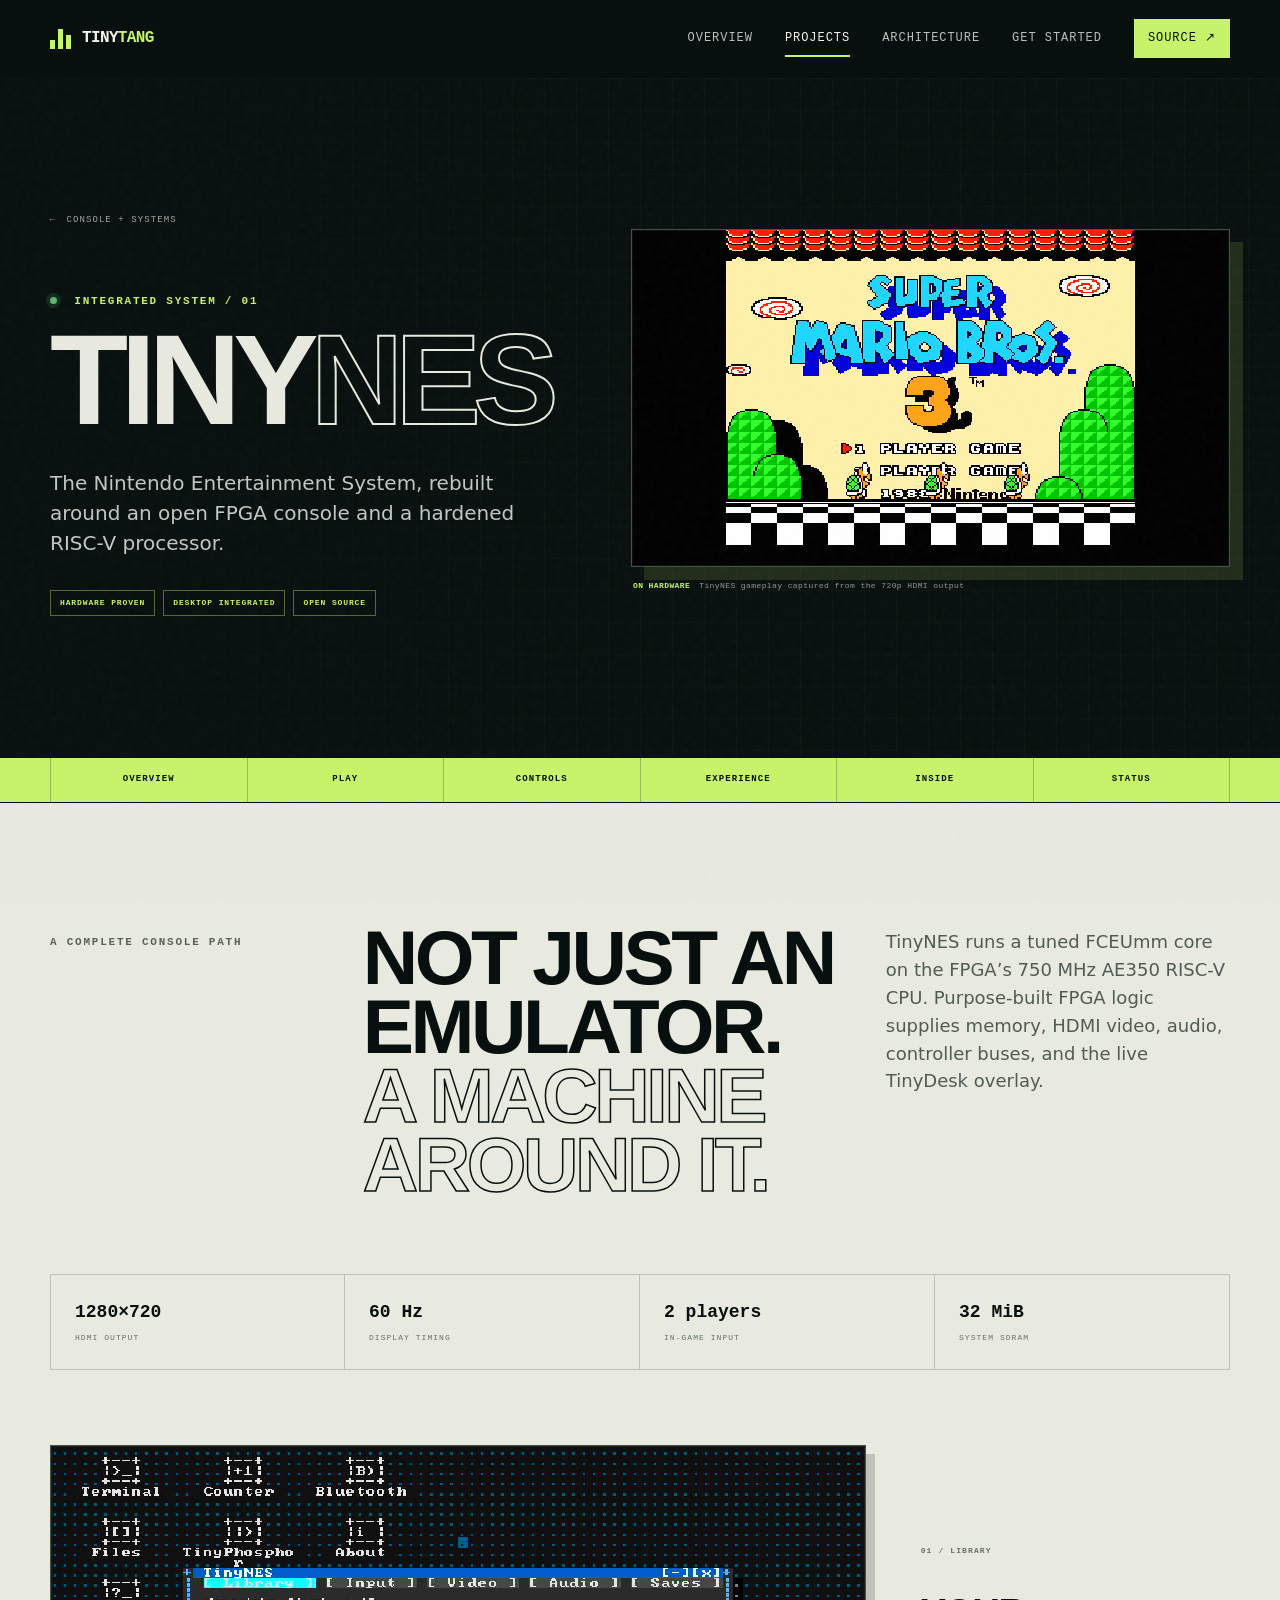
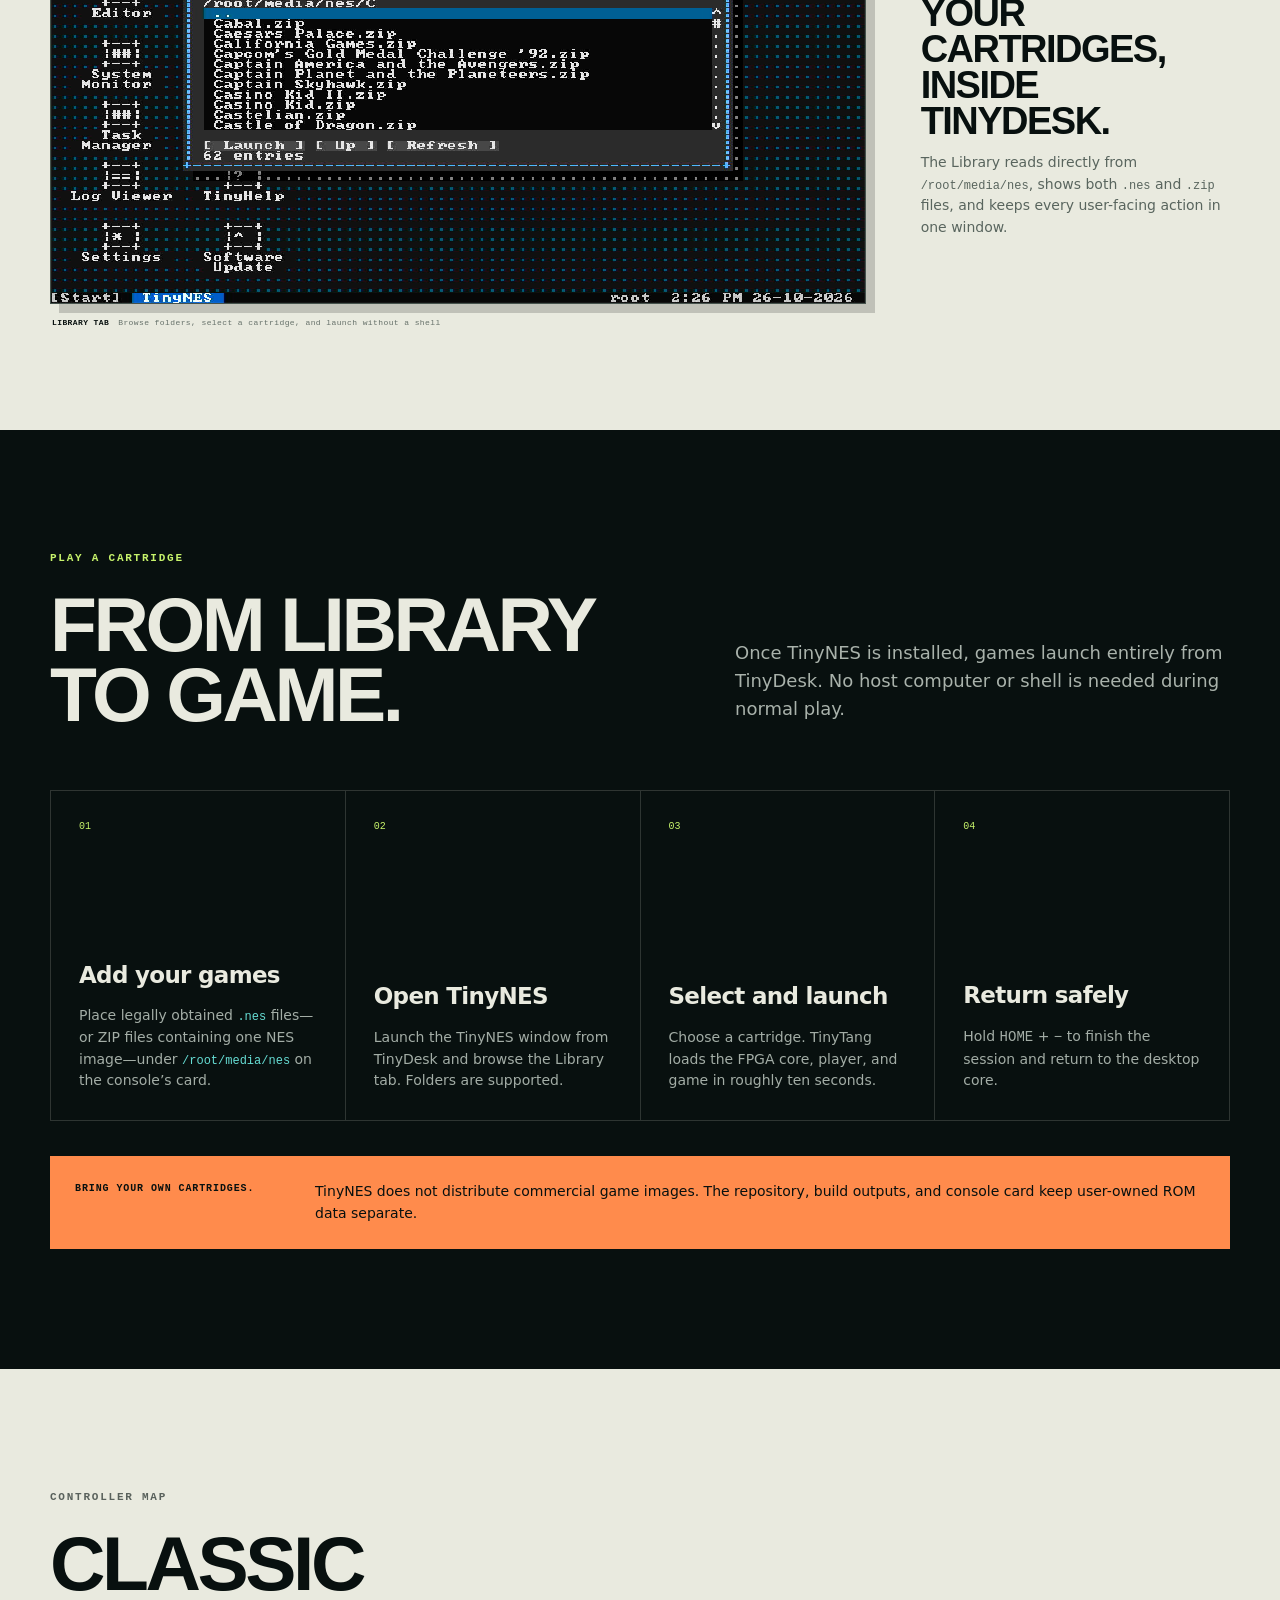
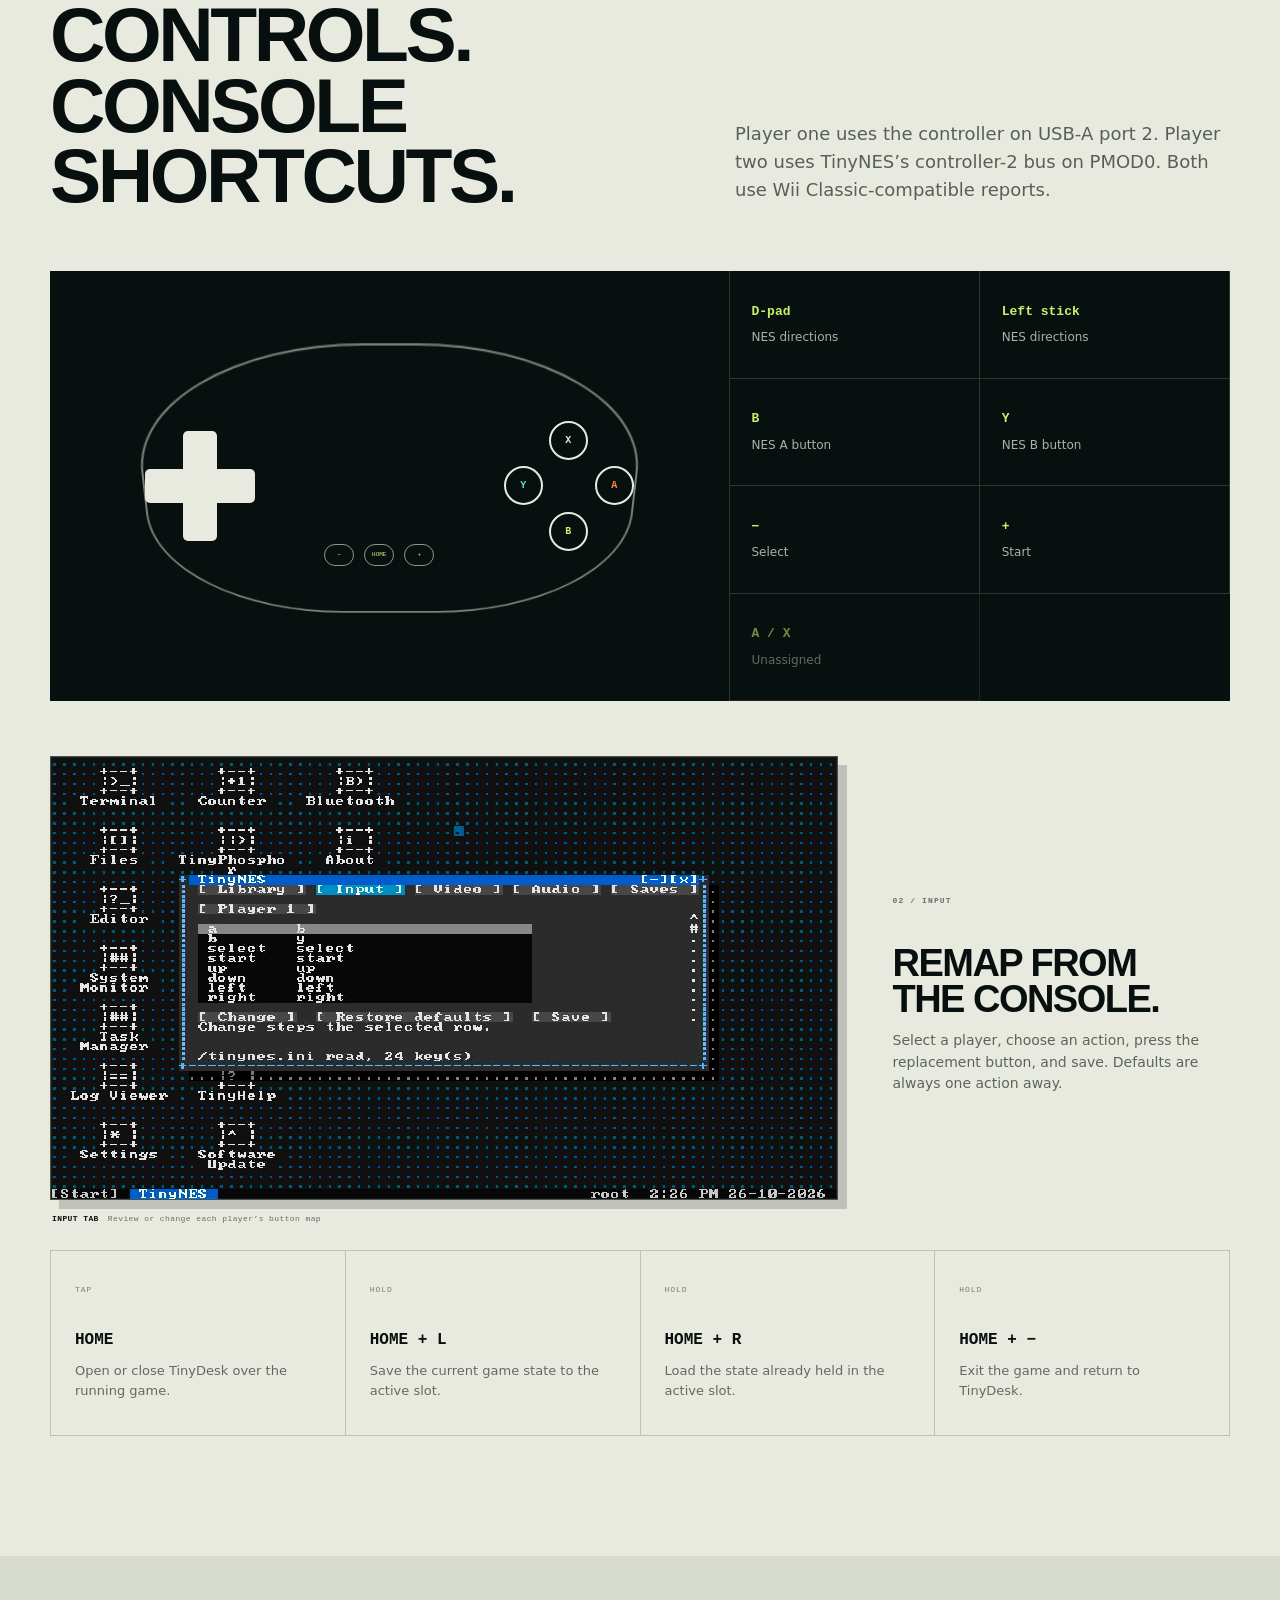
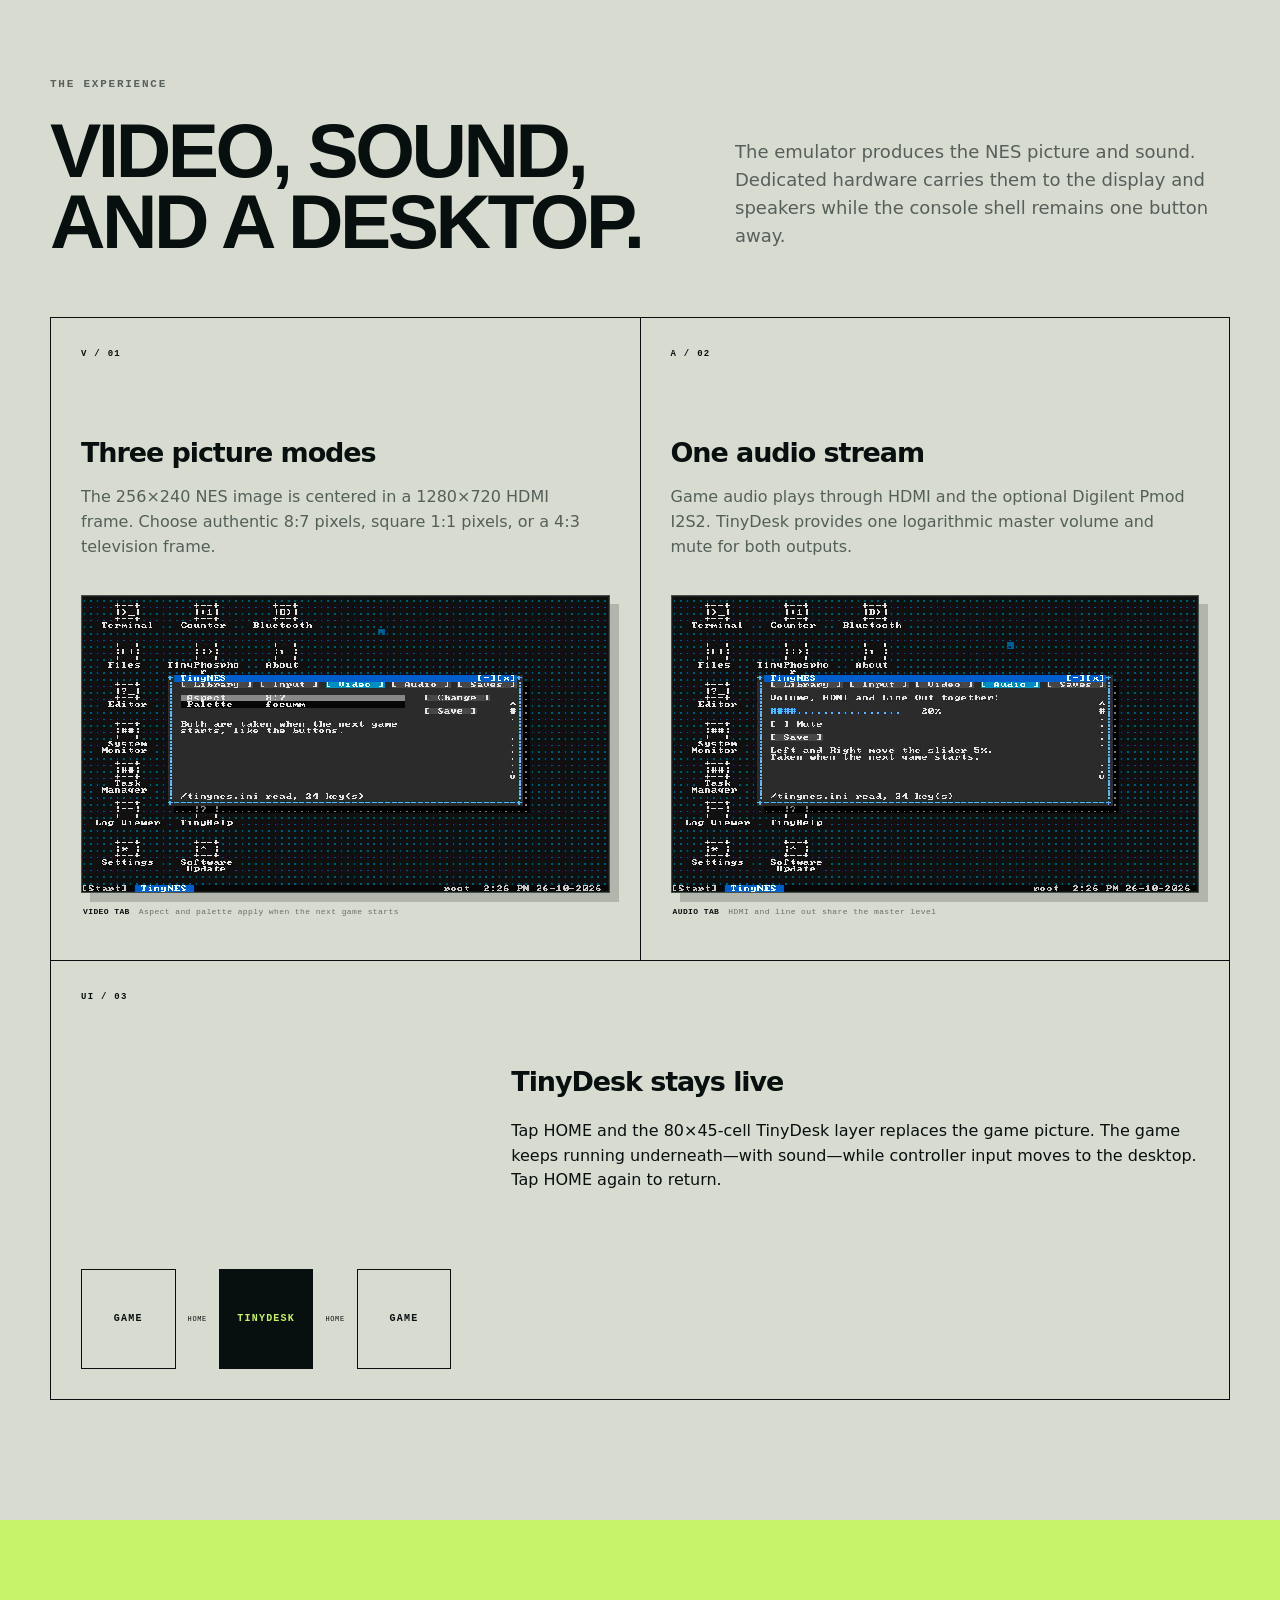
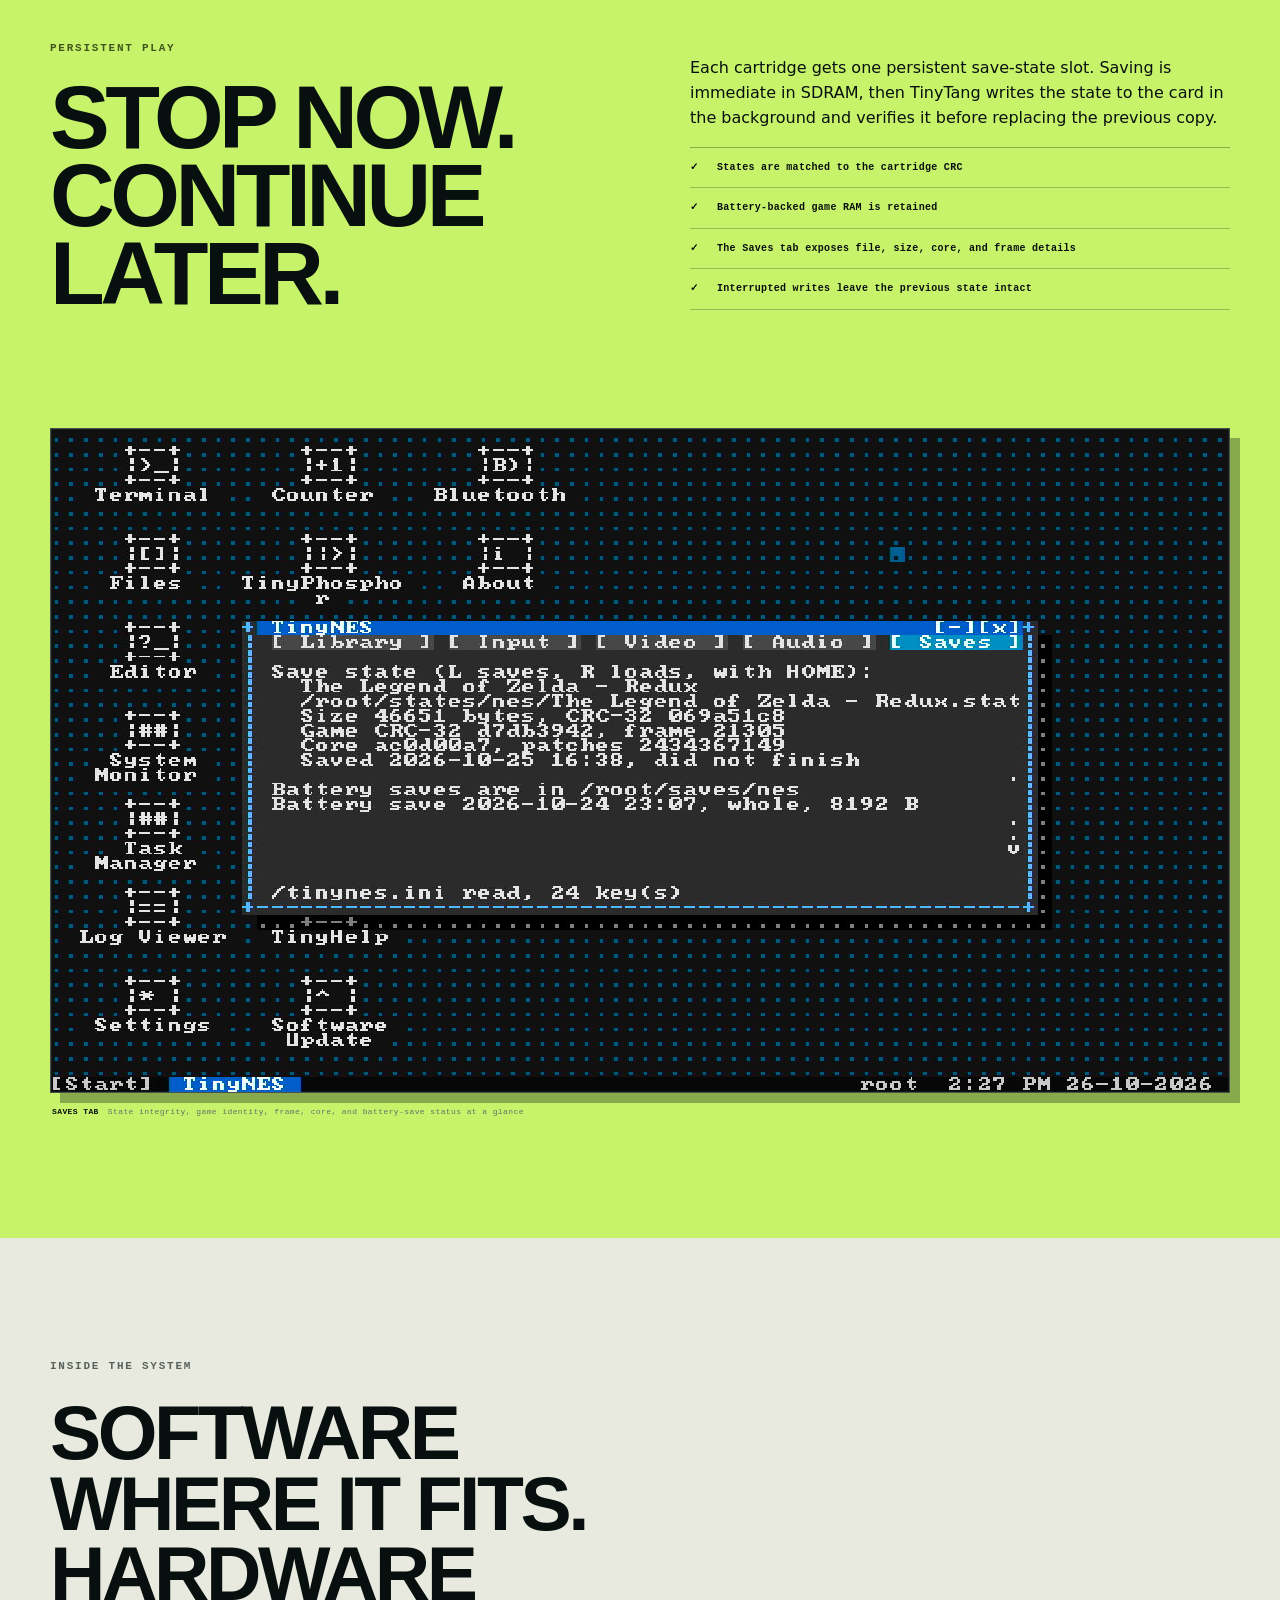
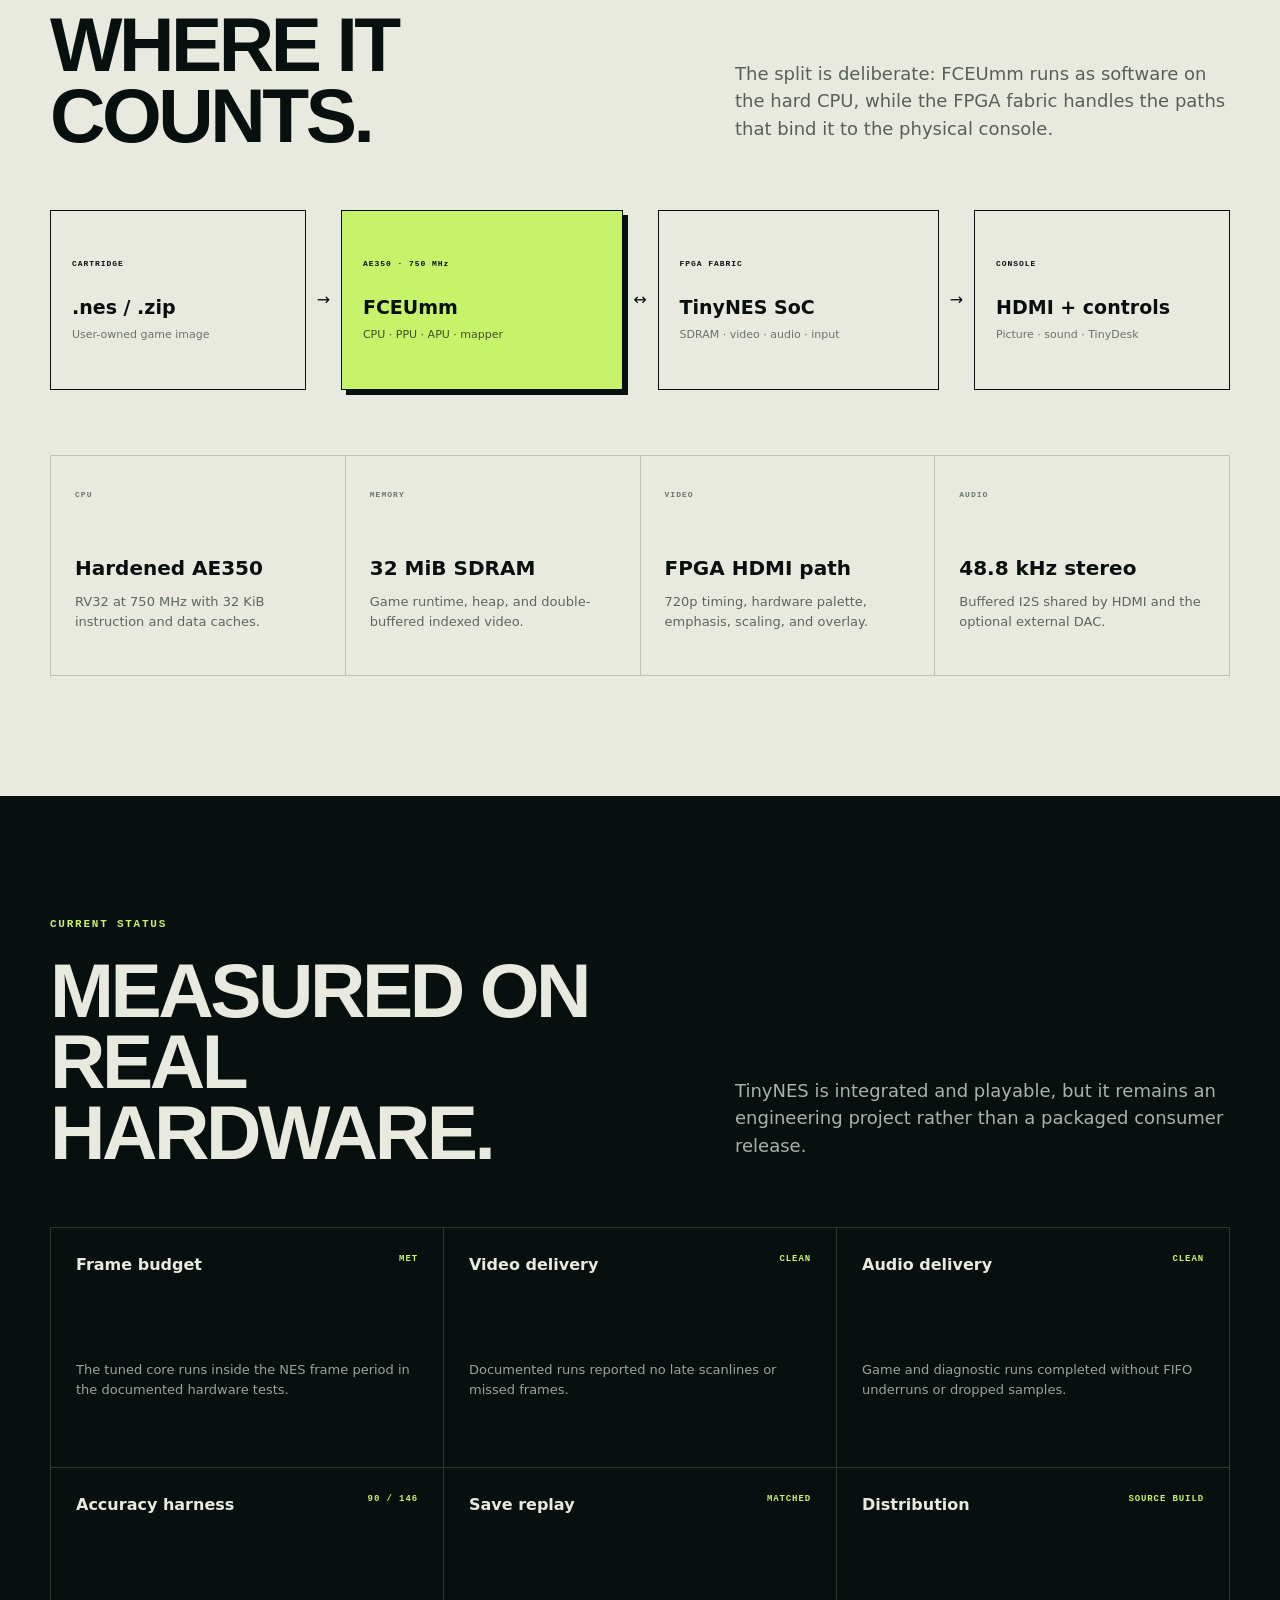
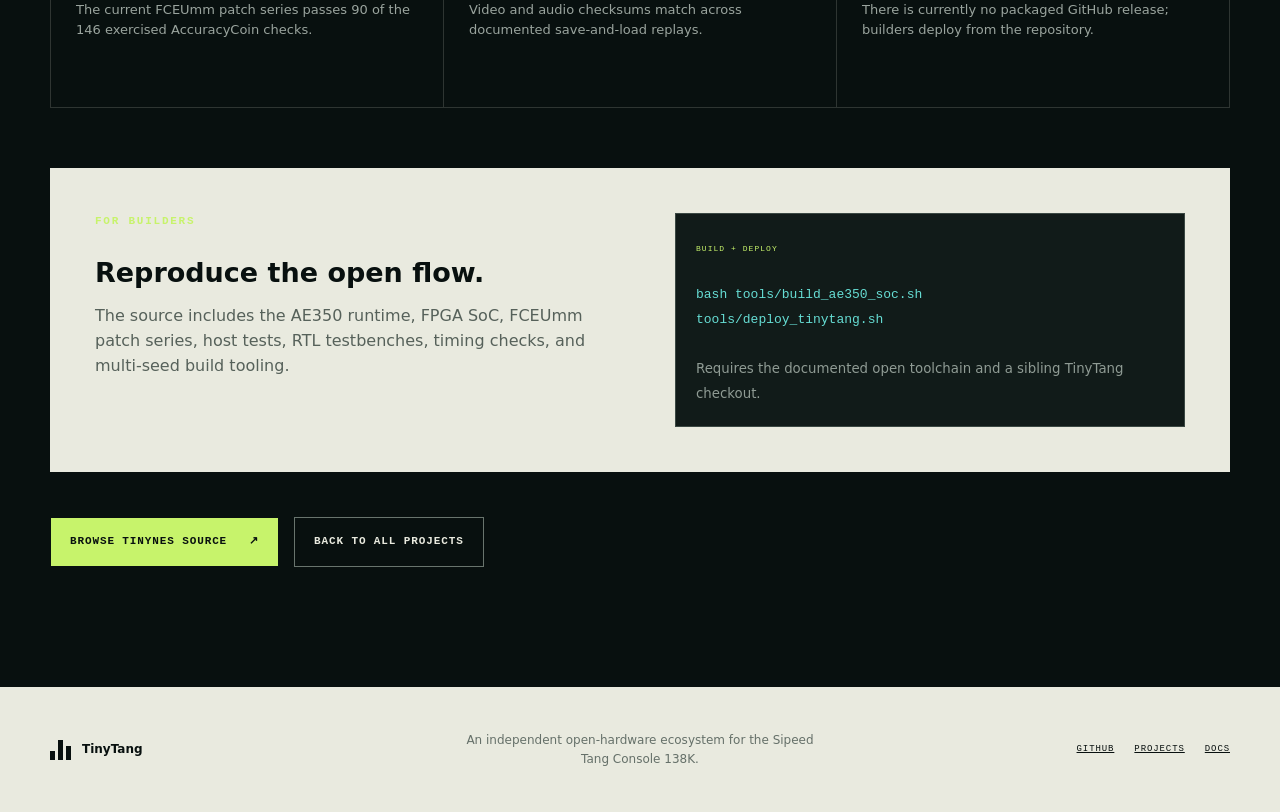
==== commit ea3ad5dc: "Add TinyNES interface screenshots" ====
--- a/projects/tinynes/index.html
+++ b/projects/tinynes/index.html
@@ -41,13 +41,11 @@
             <span>Hardware proven</span><span>Desktop integrated</span><span>Open source</span>
           </div>
         </div>
-        <figure class="media-placeholder media-placeholder-hero reveal reveal-delay">
-          <div class="placeholder-screen">
-            <span class="placeholder-grid" aria-hidden="true"></span>
-            <strong>SCREENSHOT<br>01</strong>
-            <small>GAMEPLAY ON HARDWARE · 16:9</small>
-          </div>
-          <figcaption><span>Replace with:</span> a clean HDMI capture of a recognizable game scene</figcaption>
+        <figure class="project-shot project-shot-hero reveal reveal-delay">
+          <a class="shot-frame" href="../../assets/screenshots/tinynes/gameplay.png" target="_blank" rel="noopener" aria-label="Open the gameplay capture at full resolution">
+            <img src="../../assets/screenshots/tinynes/gameplay.png" width="1280" height="720" fetchpriority="high" alt="Super Mario Bros. 3 title screen rendered by TinyNES with black side bars">
+          </a>
+          <figcaption><span>On hardware</span> TinyNES gameplay captured from the 720p HDMI output</figcaption>
         </figure>
       </div>
     </section>
@@ -70,15 +68,16 @@
         <div><dt>2 players</dt><dd>In-game input</dd></div>
         <div><dt>32 MiB</dt><dd>System SDRAM</dd></div>
       </dl>
-      <div class="media-duo">
-        <figure class="media-placeholder reveal">
-          <div class="placeholder-screen placeholder-light"><strong>SCREENSHOT 02</strong><small>TINYNES LIBRARY · 16:9</small></div>
-          <figcaption><span>Replace with:</span> TinyDesk’s TinyNES Library with several games visible</figcaption>
-        </figure>
-        <figure class="media-placeholder reveal">
-          <div class="placeholder-screen placeholder-light"><strong>SCREENSHOT 03</strong><small>PHYSICAL CONSOLE · 4:3</small></div>
-          <figcaption><span>Replace with:</span> Tang Console 138K, display, and controller setup</figcaption>
-        </figure>
+      <div class="interface-proof reveal">
+        <figure class="project-shot">
+          <a class="shot-frame" href="../../assets/screenshots/tinynes/library.png" target="_blank" rel="noopener" aria-label="Open the Library tab capture at full resolution"><img src="../../assets/screenshots/tinynes/library.png" width="1280" height="720" loading="lazy" alt="TinyNES Library tab in TinyDesk listing NES cartridge ZIP files"></a>
+          <figcaption><span>Library tab</span> Browse folders, select a cartridge, and launch without a shell</figcaption>
+        </figure>
+        <div class="interface-proof-copy">
+          <span>01 / Library</span>
+          <h3>Your cartridges,<br>inside TinyDesk.</h3>
+          <p>The Library reads directly from <code>/root/media/nes</code>, shows both <code>.nes</code> and <code>.zip</code> files, and keeps every user-facing action in one window.</p>
+        </div>
       </div>
     </section>
 
@@ -119,6 +118,13 @@
           <div class="control-muted"><kbd>A / X</kbd><span>Unassigned</span></div>
         </div>
       </div>
+      <div class="tab-proof tab-proof-input reveal">
+        <figure class="project-shot">
+          <a class="shot-frame" href="../../assets/screenshots/tinynes/input.png" target="_blank" rel="noopener" aria-label="Open the Input tab capture at full resolution"><img src="../../assets/screenshots/tinynes/input.png" width="1280" height="720" loading="lazy" alt="TinyNES Input tab showing player one button mappings"></a>
+          <figcaption><span>Input tab</span> Review or change each player’s button map</figcaption>
+        </figure>
+        <div class="tab-proof-copy"><span>02 / Input</span><h3>Remap from the console.</h3><p>Select a player, choose an action, press the replacement button, and save. Defaults are always one action away.</p></div>
+      </div>
       <div class="shortcut-grid">
         <article class="reveal"><span>Tap</span><h3>HOME</h3><p>Open or close TinyDesk over the running game.</p></article>
         <article class="reveal"><span>Hold</span><h3>HOME + L</h3><p>Save the current game state to the active slot.</p></article>
@@ -136,18 +142,15 @@
         <div class="experience-grid">
           <article class="experience-card reveal">
             <span class="experience-index">V / 01</span><h3>Three picture modes</h3><p>The 256×240 NES image is centered in a 1280×720 HDMI frame. Choose authentic 8:7 pixels, square 1:1 pixels, or a 4:3 television frame.</p>
-            <div class="aspect-demo" aria-label="Supported picture aspect modes"><i class="aspect-87">8:7</i><i class="aspect-11">1:1</i><i class="aspect-43">4:3</i></div>
+            <figure class="project-shot"><a class="shot-frame" href="../../assets/screenshots/tinynes/video.png" target="_blank" rel="noopener" aria-label="Open the Video tab capture at full resolution"><img src="../../assets/screenshots/tinynes/video.png" width="1280" height="720" loading="lazy" alt="TinyNES Video tab with 8 to 7 aspect and FCEUmm palette selected"></a><figcaption><span>Video tab</span> Aspect and palette apply when the next game starts</figcaption></figure>
           </article>
           <article class="experience-card reveal">
             <span class="experience-index">A / 02</span><h3>One audio stream</h3><p>Game audio plays through HDMI and the optional Digilent Pmod I2S2. TinyDesk provides one logarithmic master volume and mute for both outputs.</p>
-            <div class="audio-wave" aria-hidden="true"><i></i><i></i><i></i><i></i><i></i><i></i><i></i><i></i><i></i><i></i><i></i></div>
+            <figure class="project-shot"><a class="shot-frame" href="../../assets/screenshots/tinynes/audio.png" target="_blank" rel="noopener" aria-label="Open the Audio tab capture at full resolution"><img src="../../assets/screenshots/tinynes/audio.png" width="1280" height="720" loading="lazy" alt="TinyNES Audio tab showing master volume at 20 percent and the mute setting"></a><figcaption><span>Audio tab</span> HDMI and line out share the master level</figcaption></figure>
           </article>
           <article class="experience-card experience-card-wide reveal">
             <span class="experience-index">UI / 03</span><div><h3>TinyDesk stays live</h3><p>Tap HOME and the 80×45-cell TinyDesk layer replaces the game picture. The game keeps running underneath—with sound—while controller input moves to the desktop. Tap HOME again to return.</p></div>
-            <figure class="media-placeholder media-placeholder-inline">
-              <div class="placeholder-screen"><strong>SCREENSHOT 04</strong><small>TINYDESK OVER A RUNNING GAME · 16:9</small></div>
-              <figcaption><span>Replace with:</span> the desktop overlay while a TinyNES session is active</figcaption>
-            </figure>
+            <div class="overlay-demo" aria-label="HOME button switches between game and TinyDesk"><span>GAME</span><i>HOME</i><span>TINYDESK</span><i>HOME</i><span>GAME</span></div>
           </article>
         </div>
       </div>
@@ -160,6 +163,10 @@
           <p>Each cartridge gets one persistent save-state slot. Saving is immediate in SDRAM, then TinyTang writes the state to the card in the background and verifies it before replacing the previous copy.</p>
           <ul class="feature-checks"><li>States are matched to the cartridge CRC</li><li>Battery-backed game RAM is retained</li><li>The Saves tab exposes file, size, core, and frame details</li><li>Interrupted writes leave the previous state intact</li></ul>
         </div>
+        <figure class="project-shot saves-shot reveal">
+          <a class="shot-frame" href="../../assets/screenshots/tinynes/saves.png" target="_blank" rel="noopener" aria-label="Open the Saves tab capture at full resolution"><img src="../../assets/screenshots/tinynes/saves.png" width="1280" height="720" loading="lazy" alt="TinyNES Saves tab showing metadata for a saved game state and battery save"></a>
+          <figcaption><span>Saves tab</span> State integrity, game identity, frame, core, and battery-save status at a glance</figcaption>
+        </figure>
       </div>
     </section>
 
--- a/styles.css
+++ b/styles.css
@@ -257,6 +257,16 @@
 .placeholder-screen small { position: relative; margin-top: 16px; font-family: var(--mono); font-size: 8px; letter-spacing: .14em; }
 .media-placeholder figcaption { display: flex; gap: 9px; padding: 12px 2px; color: #8e9992; font-family: var(--mono); font-size: 8px; letter-spacing: .05em; }
 .media-placeholder figcaption span { color: var(--lime); font-weight: 800; text-transform: uppercase; }
+.project-shot { margin: 0; }
+.shot-frame { position: relative; display: block; overflow: hidden; background: #030605; border: 1px solid #45524c; box-shadow: 9px 9px 0 rgba(8,16,15,.18); text-decoration: none; transition: border-color .2s, transform .2s, box-shadow .2s; }
+.shot-frame:hover { border-color: var(--lime); transform: translate(-3px, -3px); box-shadow: 12px 12px 0 rgba(8,16,15,.22); }
+.shot-frame::after { content: ""; position: absolute; inset: 0; pointer-events: none; box-shadow: inset 0 0 0 1px rgba(255,255,255,.05); }
+.shot-frame img { display: block; width: 100%; height: auto; aspect-ratio: 16 / 9; object-fit: contain; image-rendering: pixelated; }
+.project-shot figcaption { display: flex; gap: 9px; padding: 13px 2px 0; color: #657069; font-family: var(--mono); font-size: 8px; letter-spacing: .05em; }
+.project-shot figcaption span { color: var(--ink); font-weight: 800; text-transform: uppercase; }
+.project-detail-hero .project-shot figcaption { color: #8e9992; }
+.project-detail-hero .project-shot figcaption span { color: var(--lime); }
+.project-shot-hero .shot-frame { box-shadow: 13px 13px 0 rgba(199,243,107,.13); }
 .project-subnav { position: sticky; top: 66px; z-index: 25; overflow-x: auto; color: var(--ink); background: var(--lime); border-bottom: 1px solid var(--ink); scrollbar-width: none; }
 .project-subnav::-webkit-scrollbar { display: none; }
 .project-subnav > div { display: flex; }
@@ -280,6 +290,11 @@
 .placeholder-screen.placeholder-light { color: var(--ink); background: #daddd1; border-color: var(--ink); }
 .placeholder-light::before, .placeholder-light::after { border-color: rgba(8,16,15,.45); }
 .placeholder-light::after { background: radial-gradient(circle at center, transparent 0 23px, rgba(8,16,15,.1) 24px 25px, transparent 26px); }
+.interface-proof { display: grid; grid-template-columns: 1.45fr .55fr; gap: 55px; align-items: center; }
+.interface-proof-copy > span, .tab-proof-copy > span { color: #667169; font-family: var(--mono); font-size: 8px; font-weight: 800; letter-spacing: .14em; text-transform: uppercase; }
+.interface-proof-copy h3, .tab-proof-copy h3 { margin: 34px 0 13px; font-family: var(--display); font-size: 38px; letter-spacing: -.04em; line-height: .95; text-transform: uppercase; }
+.interface-proof-copy p, .tab-proof-copy p { margin: 0; color: #59655e; font-size: 14px; }
+.interface-proof-copy code { font-size: 12px; }
 .play-flow { display: grid; grid-template-columns: repeat(4, 1fr); margin: 0; padding: 0; border-top: 1px solid var(--line-light); border-left: 1px solid var(--line-light); list-style: none; }
 .play-flow li { min-height: 330px; display: flex; flex-direction: column; justify-content: space-between; padding: 28px; border-right: 1px solid var(--line-light); border-bottom: 1px solid var(--line-light); }
 .play-flow li > span { color: var(--lime); font-family: var(--mono); font-size: 10px; }
@@ -312,6 +327,8 @@
 .control-list kbd { color: var(--lime); font-size: 13px; font-weight: 800; }
 .control-list span { color: #a9b2ac; font-size: 12px; }
 .control-list .control-muted { opacity: .55; }
+.tab-proof { display: grid; grid-template-columns: 1.4fr .6fr; gap: 55px; align-items: center; margin-top: 55px; }
+.tab-proof-copy { padding-right: 20px; }
 .shortcut-grid { display: grid; grid-template-columns: repeat(4, 1fr); margin-top: 25px; border-top: 1px solid var(--line); border-left: 1px solid var(--line); }
 .shortcut-grid article { min-height: 185px; padding: 24px; border-right: 1px solid var(--line); border-bottom: 1px solid var(--line); }
 .shortcut-grid article > span { color: #758078; font-family: var(--mono); font-size: 8px; letter-spacing: .12em; text-transform: uppercase; }
@@ -323,6 +340,8 @@
 .experience-index { font-family: var(--mono); font-size: 9px; font-weight: 800; letter-spacing: .14em; }
 .experience-card h3 { margin: 70px 0 12px; font-size: 27px; letter-spacing: -.04em; }
 .experience-card > p { max-width: 520px; margin: 0; color: #536058; }
+.experience-card > .project-shot { width: 100%; margin-top: auto; padding-top: 35px; }
+.experience-card .project-shot figcaption { min-height: 37px; }
 .aspect-demo { display: flex; align-items: end; gap: 18px; height: 115px; margin-top: auto; }
 .aspect-demo i { display: grid; place-items: center; color: var(--lime); background: var(--ink); font-family: var(--mono); font-size: 8px; font-style: normal; }
 .aspect-87 { width: 76px; height: 76px; }
@@ -339,12 +358,18 @@
 .experience-card-wide { grid-column: 1 / -1; min-height: auto; display: grid; grid-template-columns: .7fr 1.3fr; gap: 60px; }
 .experience-card-wide h3 { margin-top: 70px; }
 .media-placeholder-inline .placeholder-screen { aspect-ratio: 16 / 9; min-height: 300px; }
+.overlay-demo { display: grid; grid-template-columns: 1fr auto 1fr auto 1fr; gap: 12px; align-items: center; align-self: center; }
+.overlay-demo span { display: grid; place-items: center; min-height: 100px; padding: 15px; border: 1px solid var(--ink); font-family: var(--mono); font-size: 10px; font-weight: 800; letter-spacing: .12em; }
+.overlay-demo span:nth-of-type(2) { color: var(--lime); background: var(--ink); }
+.overlay-demo i { font-family: var(--mono); font-size: 7px; font-style: normal; letter-spacing: .09em; }
 .saves-grid { display: grid; grid-template-columns: 1fr 1fr; gap: 100px; }
 .saves-grid h2 { margin: 0; font-family: var(--display); font-size: clamp(55px, 7vw, 92px); letter-spacing: -.05em; line-height: .87; text-transform: uppercase; }
 .saves-grid > div:last-child > p { margin: 5px 0 35px; font-size: 18px; }
 .feature-checks { margin: 0; padding: 0; list-style: none; border-top: 1px solid rgba(8,16,15,.3); }
 .feature-checks li { position: relative; padding: 12px 0 12px 27px; border-bottom: 1px solid rgba(8,16,15,.23); font-family: var(--mono); font-size: 10px; font-weight: 700; letter-spacing: .03em; }
 .feature-checks li::before { content: "✓"; position: absolute; left: 0; }
+.saves-shot { grid-column: 1 / -1; margin-top: 15px; }
+.saves-shot .shot-frame { box-shadow: 10px 10px 0 rgba(8,16,15,.32); }
 .nes-stack { display: grid; grid-template-columns: 1fr 35px 1.1fr 35px 1.1fr 35px 1fr; align-items: center; }
 .nes-stack > div { min-height: 180px; display: flex; flex-direction: column; justify-content: center; padding: 21px; border: 1px solid var(--ink); }
 .nes-stack > i { font-style: normal; text-align: center; }
@@ -377,6 +402,7 @@
   .project-detail-grid { grid-template-columns: 1fr; gap: 55px; }
   .project-intro { grid-template-columns: 1fr 1.5fr; }
   .project-intro > p:last-child { grid-column: 2; }
+  .interface-proof, .tab-proof { grid-template-columns: 1fr; }
   .play-flow { grid-template-columns: repeat(2, 1fr); }
   .controller-map { grid-template-columns: 1fr; }
   .control-list { border-top: 1px solid var(--line-light); border-left: 0; }
@@ -454,7 +480,7 @@
   .routing-table > div { display: none; }
   .project-detail-grid { min-height: auto; padding-block: 55px 70px; }
   .breadcrumb { margin-bottom: 45px; }
-  .project-detail-copy h1 { font-size: clamp(70px, 22vw, 95px); }
+  .project-detail-copy h1 { font-size: clamp(66px, 20vw, 90px); }
   .project-tagline { font-size: 17px; }
   .placeholder-screen { min-height: 230px; }
   .project-subnav { top: 64px; }
@@ -466,6 +492,8 @@
   .fact-strip div:nth-child(2) { border-right: 0; }
   .fact-strip div:nth-child(-n+2) { border-bottom: 1px solid var(--line); }
   .media-duo { grid-template-columns: 1fr; }
+  .interface-proof, .tab-proof { gap: 28px; }
+  .interface-proof-copy h3, .tab-proof-copy h3 { margin-top: 20px; }
   .play-flow, .shortcut-grid, .experience-grid, .technical-grid, .proof-grid { grid-template-columns: 1fr; }
   .play-flow li { min-height: 240px; }
   .legal-callout { grid-template-columns: 1fr; gap: 10px; }
@@ -477,6 +505,8 @@
   .experience-card-wide { grid-column: auto; grid-template-columns: 1fr; gap: 30px; }
   .experience-card-wide h3 { margin-top: 45px; }
   .saves-grid, .builder-callout { grid-template-columns: 1fr; gap: 45px; }
+  .overlay-demo { grid-template-columns: 1fr; }
+  .overlay-demo i { text-align: center; transform: rotate(90deg); }
   .builder-callout { padding: 28px 20px; }
   .proof-grid p { margin-top: 40px; }
   .project-end-actions { flex-direction: column; align-items: stretch; }
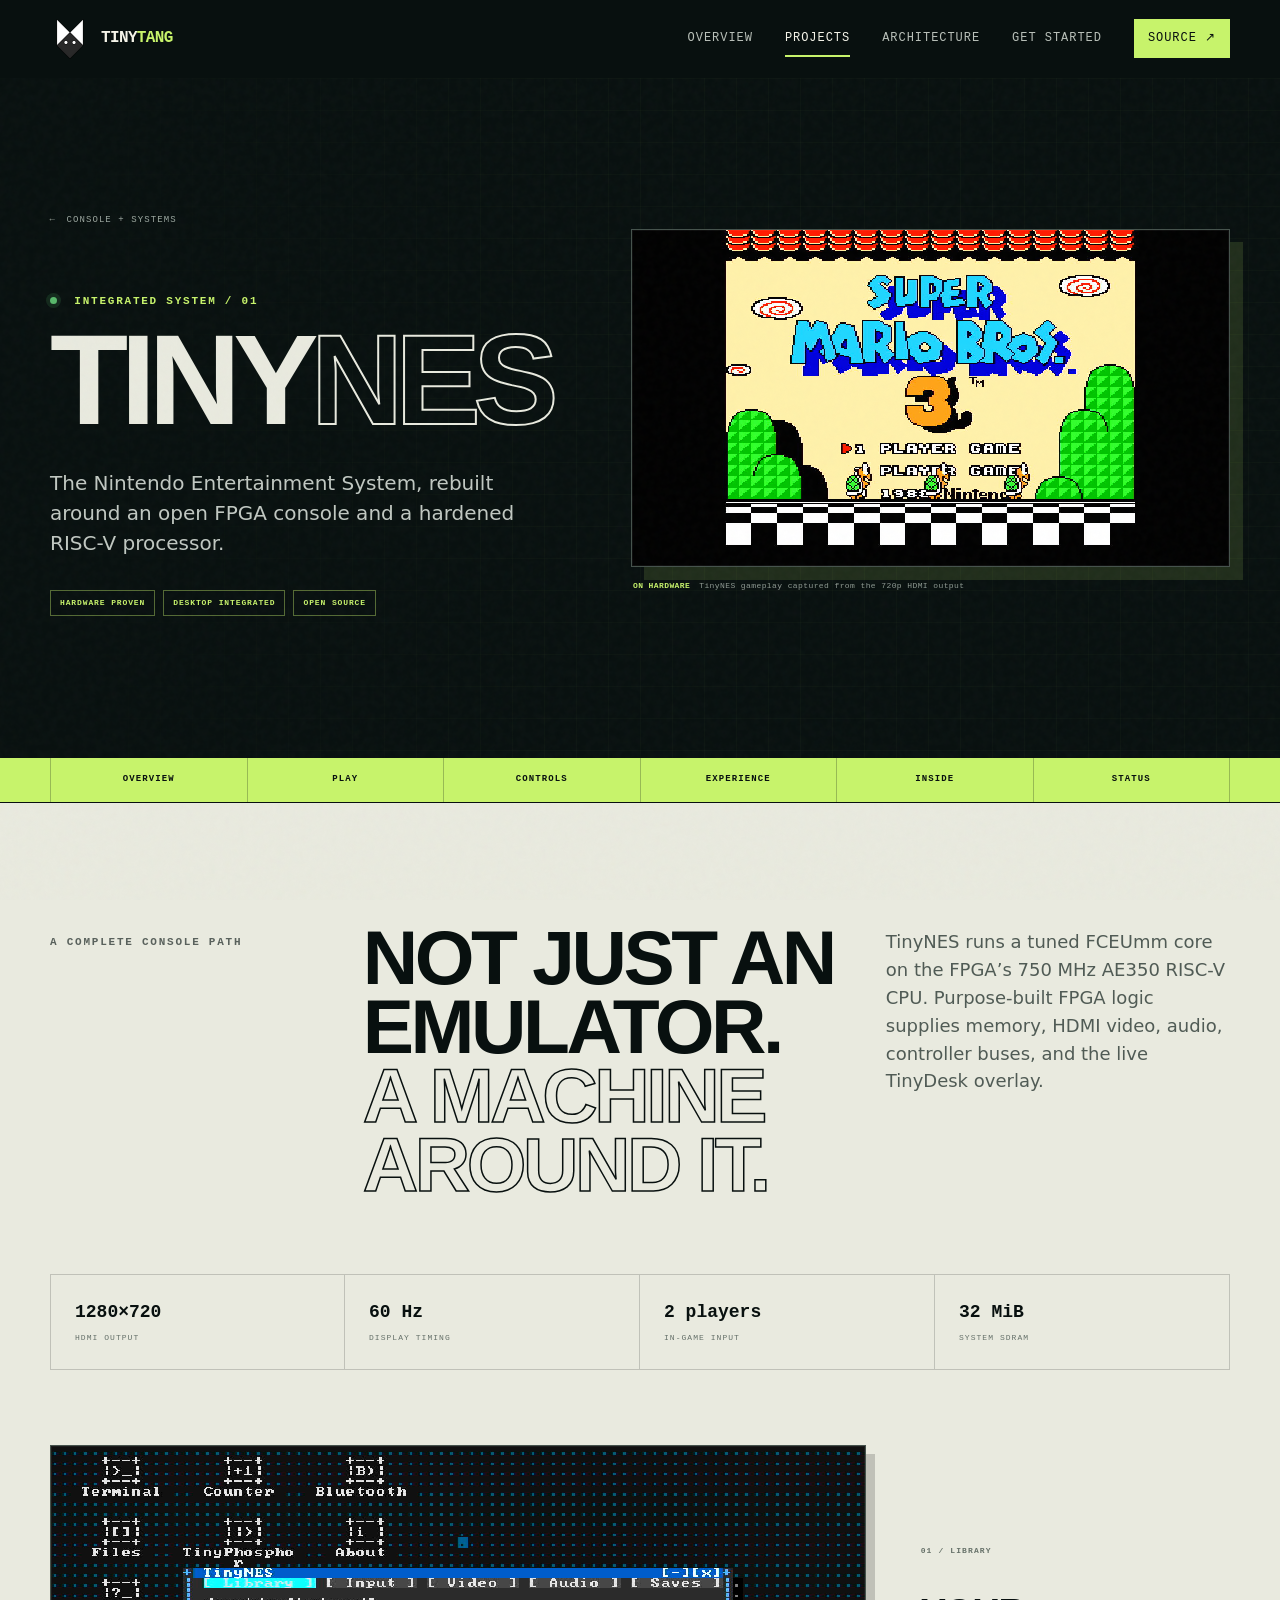
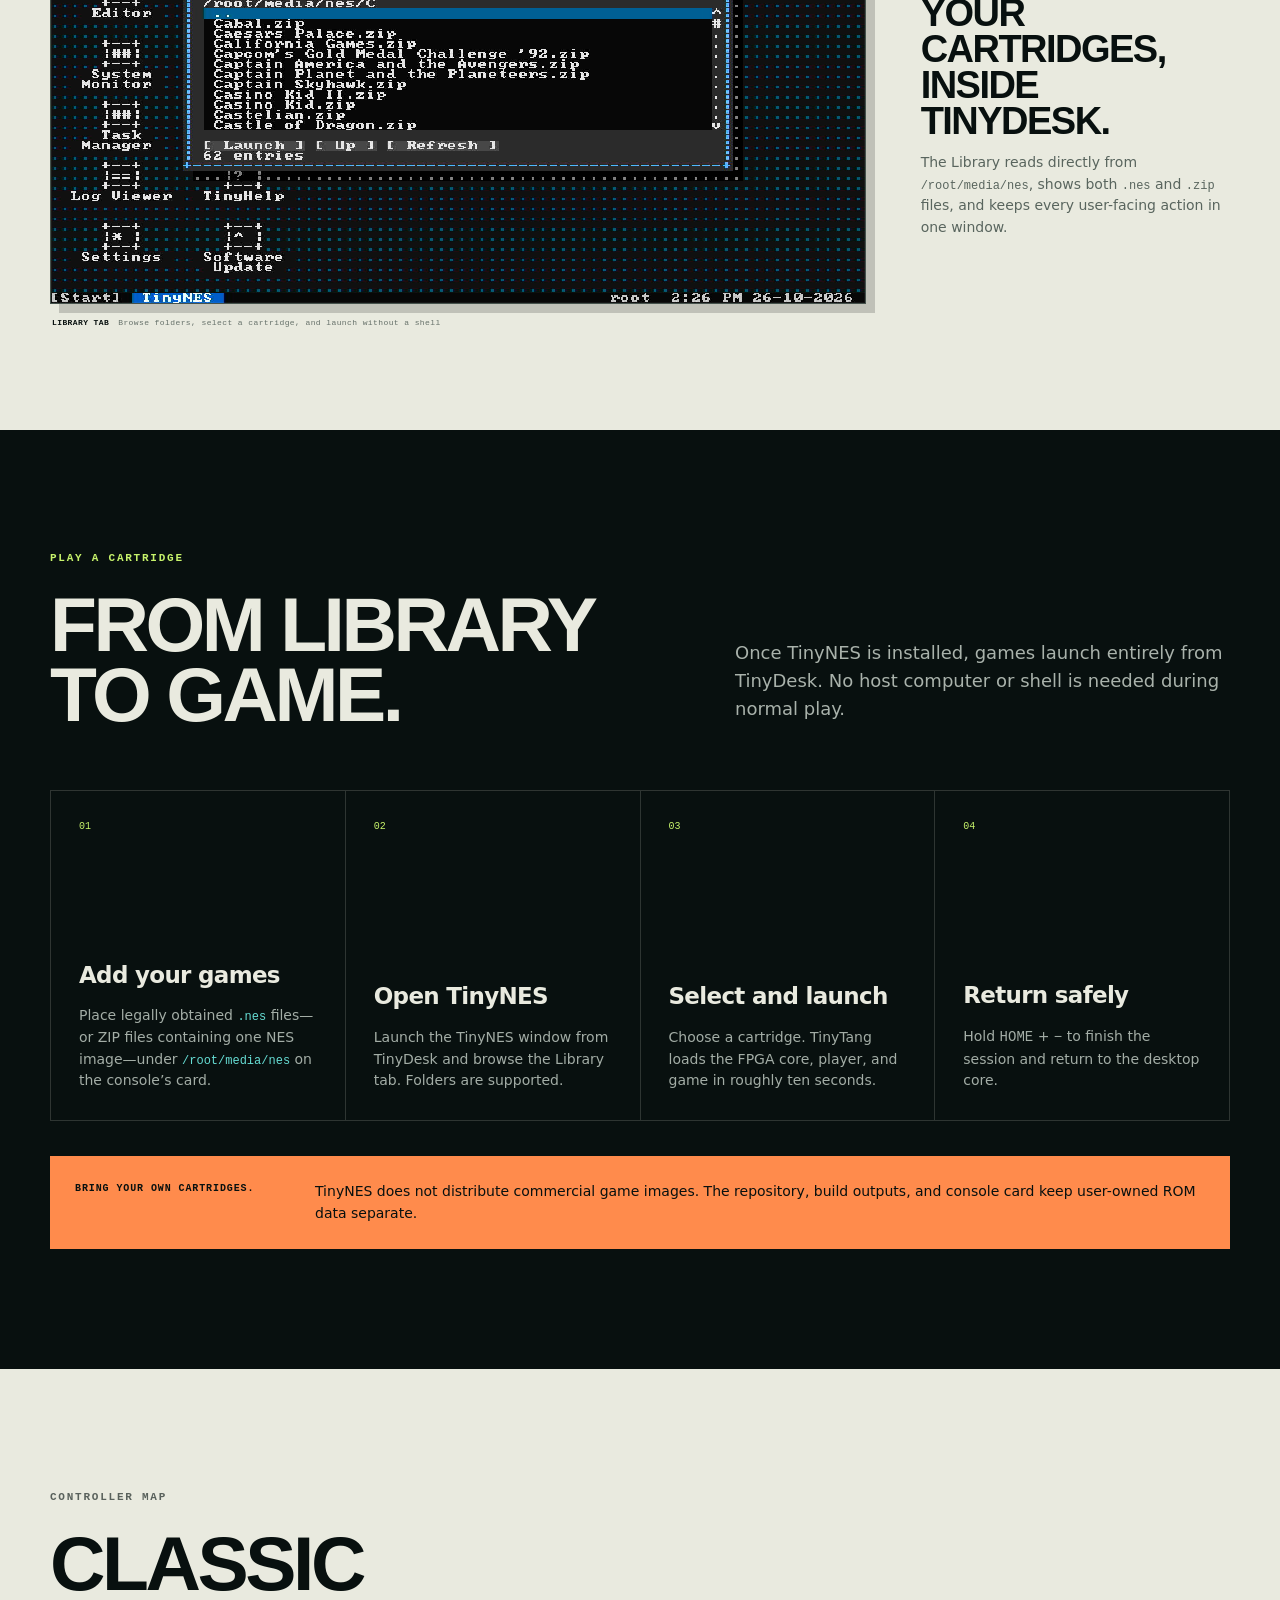
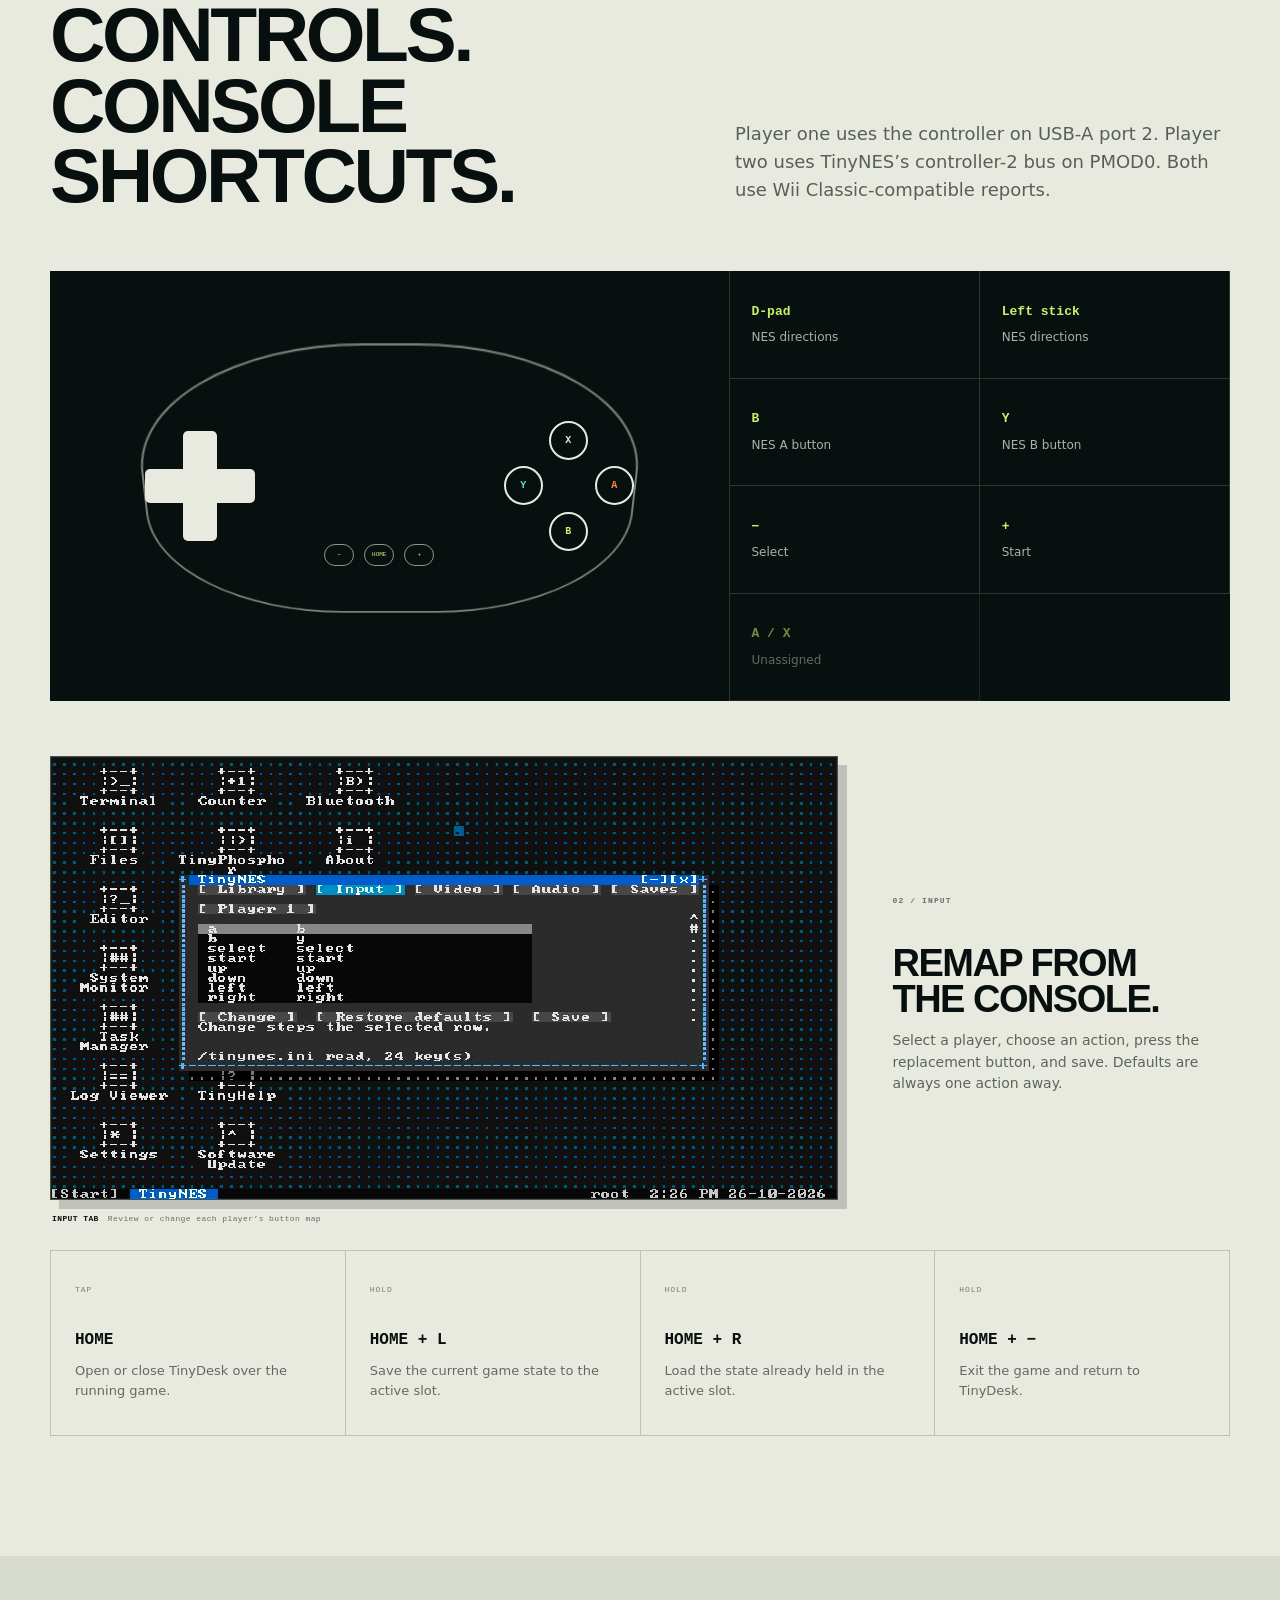
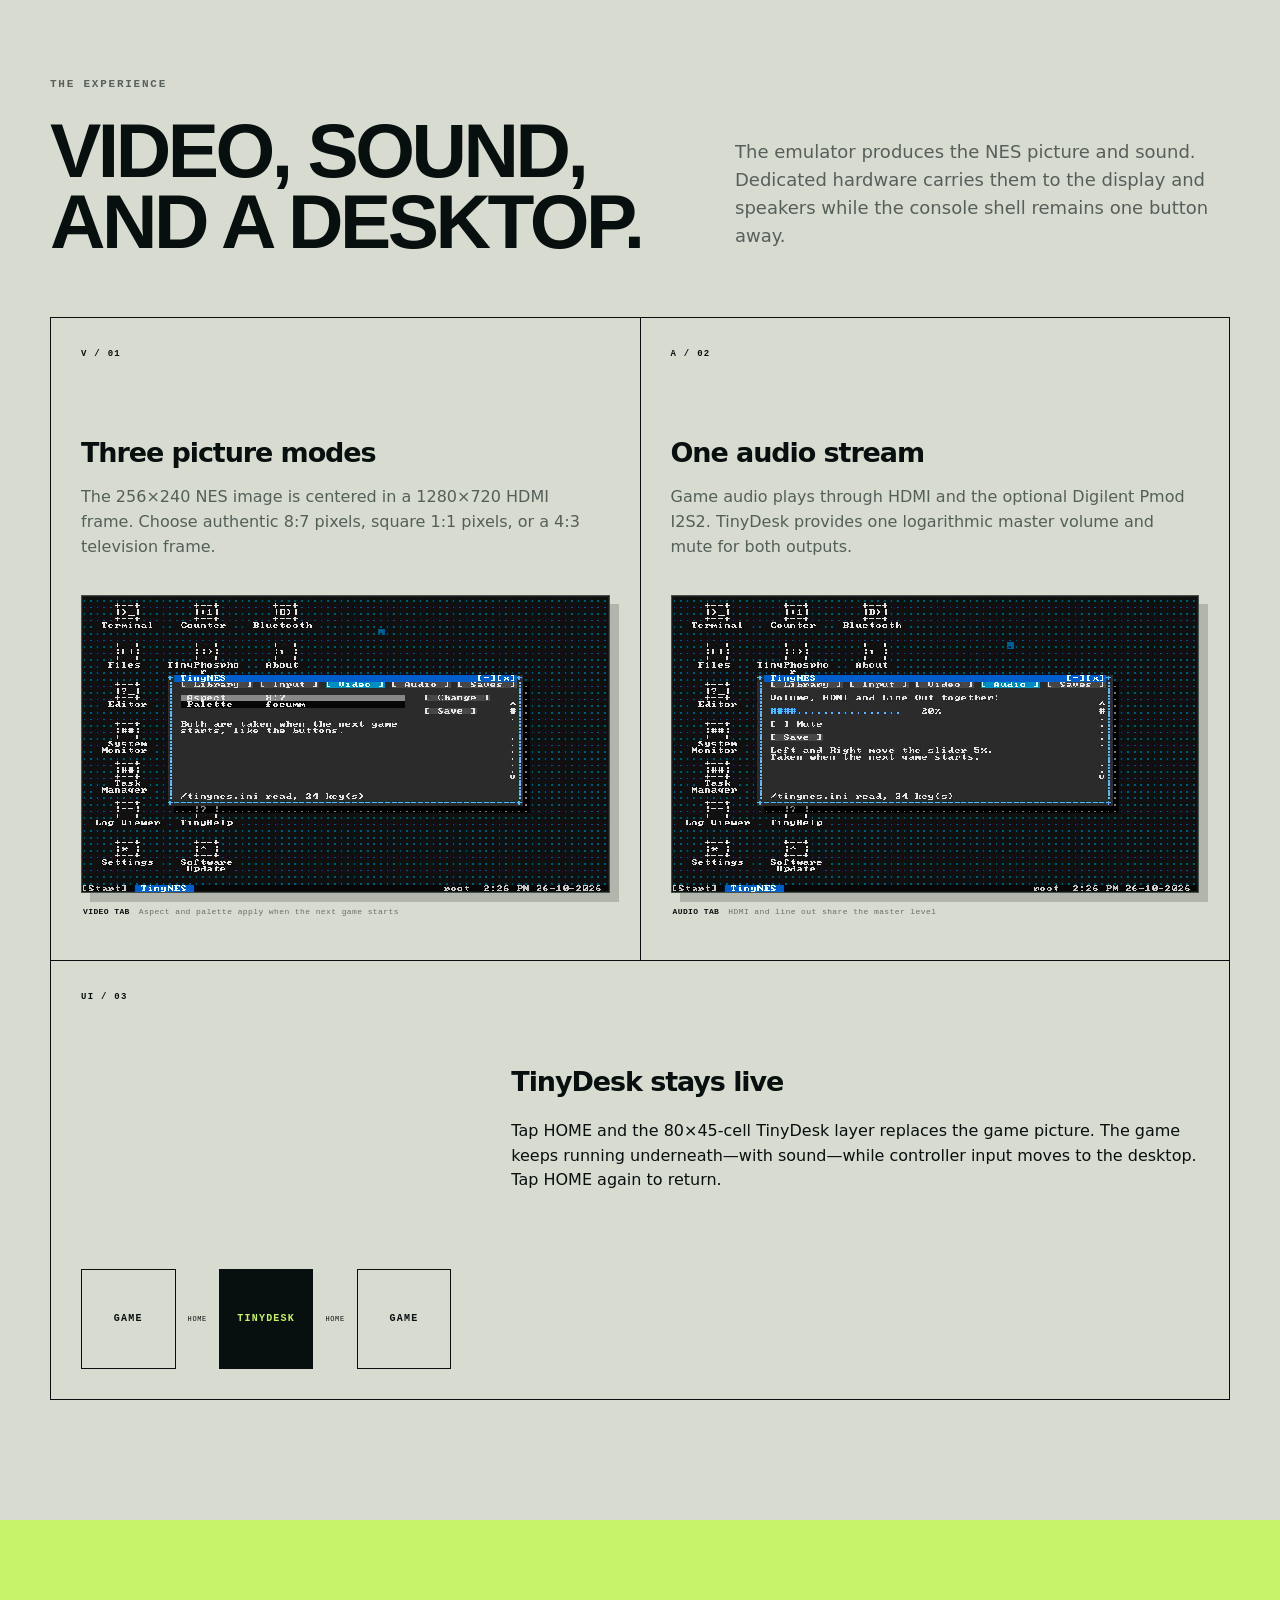
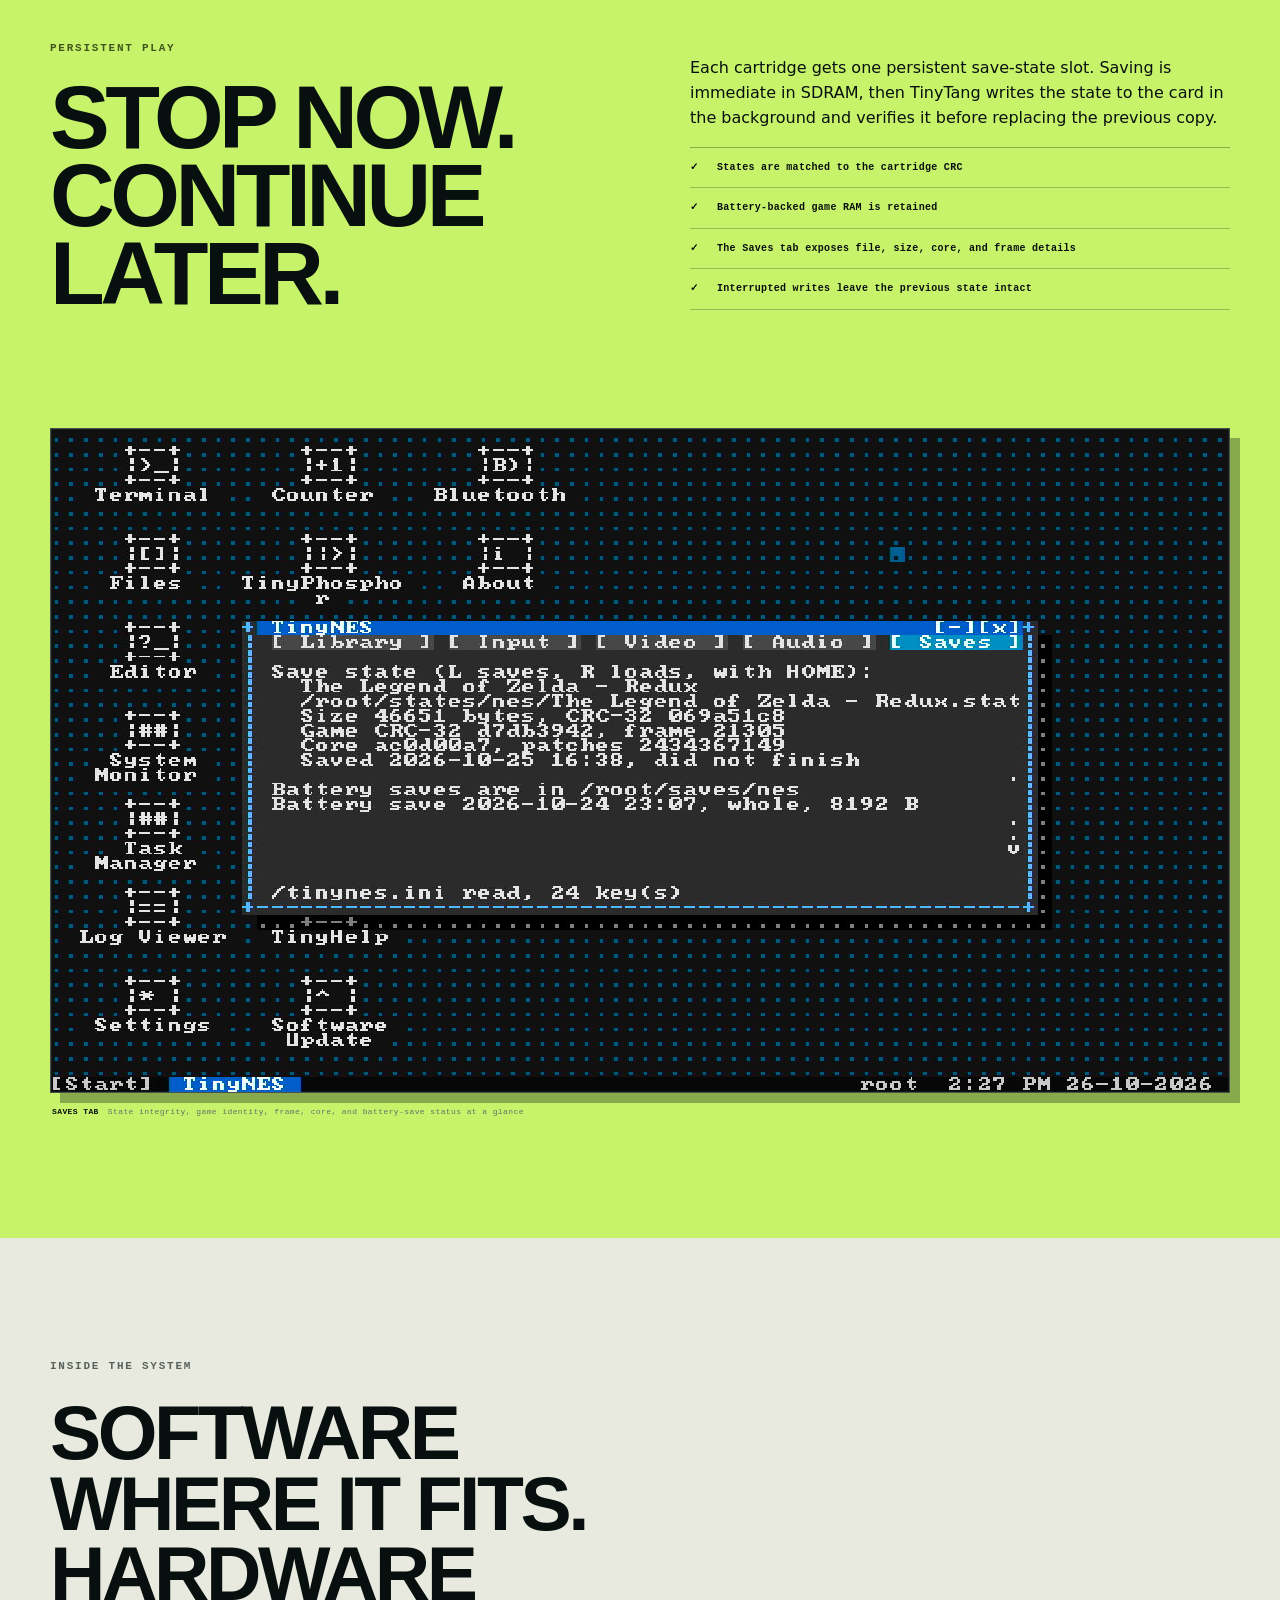
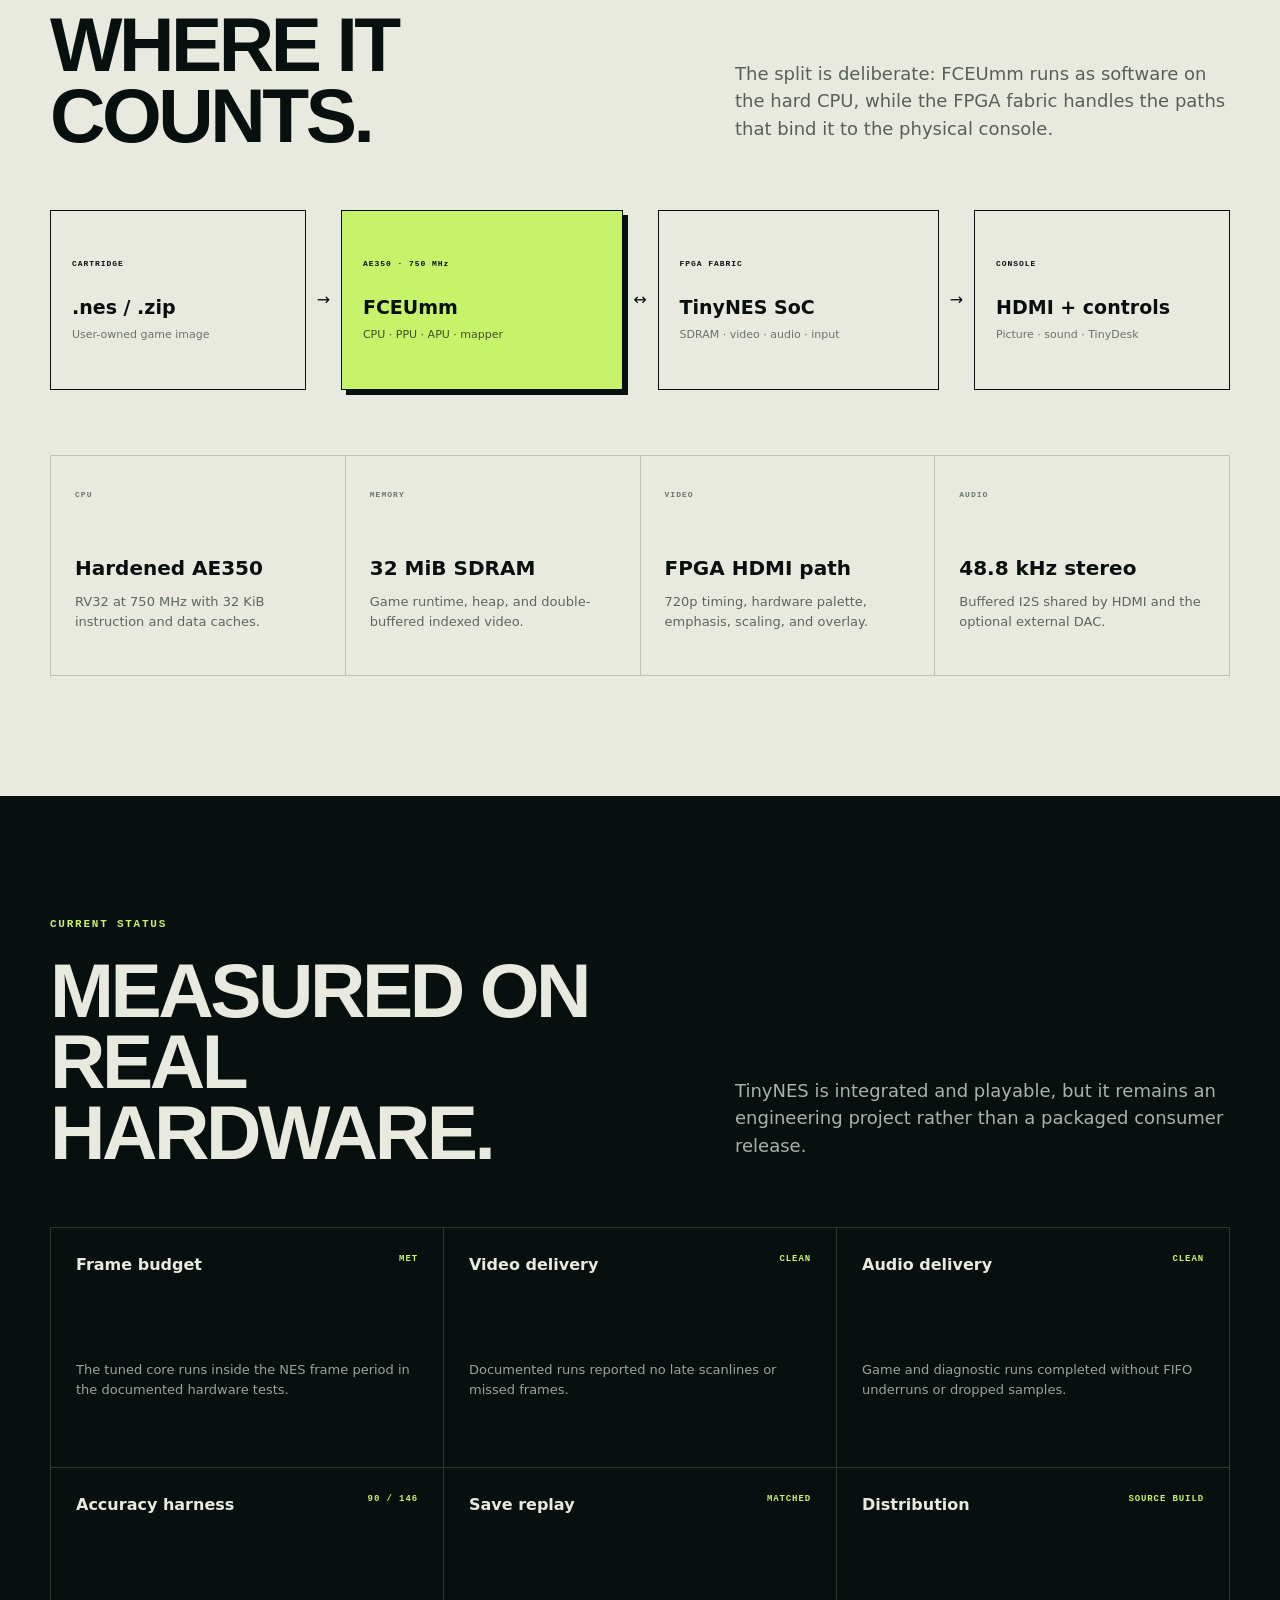
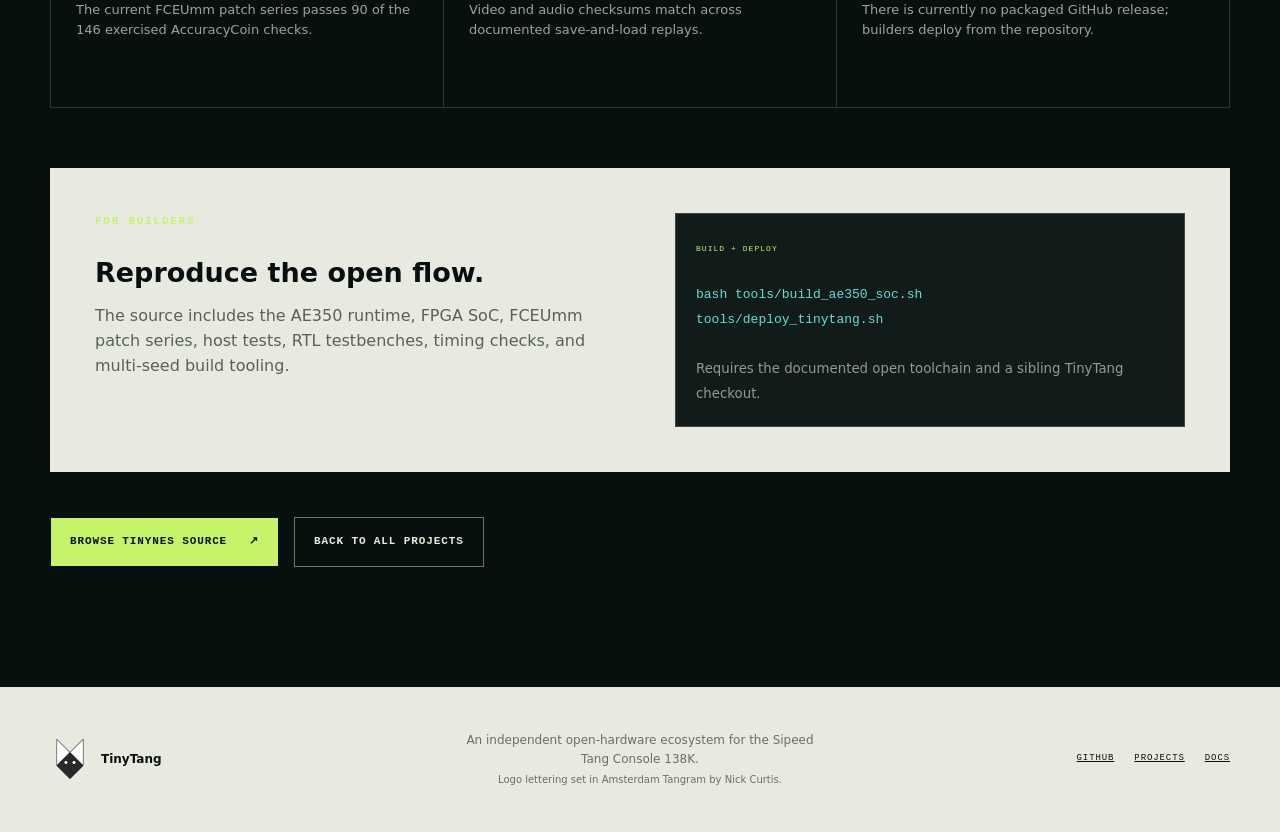
==== commit a28027e1: "Use the TinyTang logo: favicons, header mark and link-preview images The cat mark replaces the place" ====
--- a/projects/tinynes/index.html
+++ b/projects/tinynes/index.html
@@ -6,7 +6,20 @@
   <meta name="description" content="TinyNES brings NES games to the Tang Console 138K with FPGA video, audio, controller support, TinyDesk integration, and persistent saves.">
   <meta name="theme-color" content="#08100f">
   <title>TinyNES — TinyTang</title>
-  <link rel="icon" href="../../favicon.svg" type="image/svg+xml">
+  <link rel="icon" href="../../favicon.ico" sizes="any">
+  <link rel="icon" type="image/png" sizes="32x32" href="../../assets/brand/favicon-32.png">
+  <link rel="icon" type="image/png" sizes="16x16" href="../../assets/brand/favicon-16.png">
+  <link rel="apple-touch-icon" href="../../apple-touch-icon.png">
+  <meta property="og:type" content="website">
+  <meta property="og:site_name" content="TinyTang">
+  <meta property="og:title" content="TinyNES — TinyTang">
+  <meta property="og:description" content="TinyNES brings NES games to the Tang Console 138K with FPGA video, audio, controller support, TinyDesk integration, and persistent saves.">
+  <meta property="og:url" content="https://aquasock.github.io/projects/tinynes/">
+  <meta property="og:image" content="https://aquasock.github.io/assets/brand/tinytang-og.png">
+  <meta property="og:image:width" content="1200">
+  <meta property="og:image:height" content="630">
+  <meta property="og:image:alt" content="The TinyTang logo: a tangram cat beside the words Tiny Tang">
+  <meta name="twitter:card" content="summary_large_image">
   <link rel="stylesheet" href="../../styles.css">
   <script src="../../site.js" defer></script>
 </head>
@@ -14,7 +27,7 @@
   <a class="skip-link" href="#content">Skip to content</a>
   <header class="site-header" data-header>
     <a class="brand" href="../../index.html" aria-label="TinyTang home">
-      <span class="brand-mark" aria-hidden="true"><span></span><span></span><span></span></span>
+      <img class="brand-mark" src="../../assets/brand/tinytang-mark-80.png" width="40" height="40" alt="">
       <span>TINY<span>TANG</span></span>
     </a>
     <button class="nav-toggle" type="button" aria-expanded="false" aria-controls="site-nav" data-nav-toggle>
@@ -216,8 +229,8 @@
   </main>
 
   <footer class="site-footer section-shell">
-    <div class="footer-brand"><span class="brand-mark" aria-hidden="true"><span></span><span></span><span></span></span><strong>TinyTang</strong></div>
-    <p>An independent open-hardware ecosystem for the Sipeed Tang Console 138K.</p>
+    <div class="footer-brand"><img class="brand-mark" src="../../assets/brand/tinytang-mark-80.png" width="40" height="40" alt=""><strong>TinyTang</strong></div>
+    <p>An independent open-hardware ecosystem for the Sipeed Tang Console 138K.<span class="footer-credit">Logo lettering set in Amsterdam Tangram by Nick Curtis.</span></p>
     <div><a href="https://github.com/aquasock">GitHub</a><a href="../../projects.html">Projects</a><a href="../../start.html">Docs</a></div>
   </footer>
 </body>
--- a/styles.css
+++ b/styles.css
@@ -31,11 +31,7 @@
 .site-header[data-scrolled] { height: 66px; border-color: var(--line-light); }
 .brand { display: flex; align-items: center; gap: 11px; color: var(--paper-bright); font-family: var(--mono); font-weight: 800; letter-spacing: -.04em; text-decoration: none; }
 .brand > span:last-child > span { color: var(--lime); }
-.brand-mark { display: inline-grid; grid-template-columns: repeat(3, 5px); align-items: end; gap: 3px; width: 21px; height: 21px; }
-.brand-mark span { display: block; background: var(--lime); }
-.brand-mark span:nth-child(1) { height: 9px; }
-.brand-mark span:nth-child(2) { height: 20px; }
-.brand-mark span:nth-child(3) { height: 14px; }
+.brand-mark { display: block; flex: none; width: 40px; height: 40px; }
 .site-nav { display: flex; align-items: center; gap: 32px; }
 .site-nav a { position: relative; color: #b9c0b9; font-family: var(--mono); font-size: 12px; letter-spacing: .08em; text-decoration: none; text-transform: uppercase; transition: color .2s; }
 .site-nav a:hover, .site-nav a[aria-current="page"] { color: var(--paper-bright); }
@@ -148,8 +144,8 @@
 
 .site-footer { display: grid; grid-template-columns: 1fr 1fr 1fr; gap: 30px; align-items: center; padding-block: 44px; font-size: 12px; }
 .footer-brand { display: flex; align-items: center; gap: 11px; }
-.footer-brand .brand-mark span { background: var(--ink); }
 .site-footer p { margin: 0; color: #657069; text-align: center; }
+.footer-credit { display: block; margin-top: 4px; font-size: 10px; }
 .site-footer > div:last-child { display: flex; justify-content: flex-end; gap: 20px; font-family: var(--mono); font-size: 9px; letter-spacing: .1em; text-transform: uppercase; }
 
 .page-hero { padding-block: 105px 90px; border-bottom: 1px solid var(--line); }
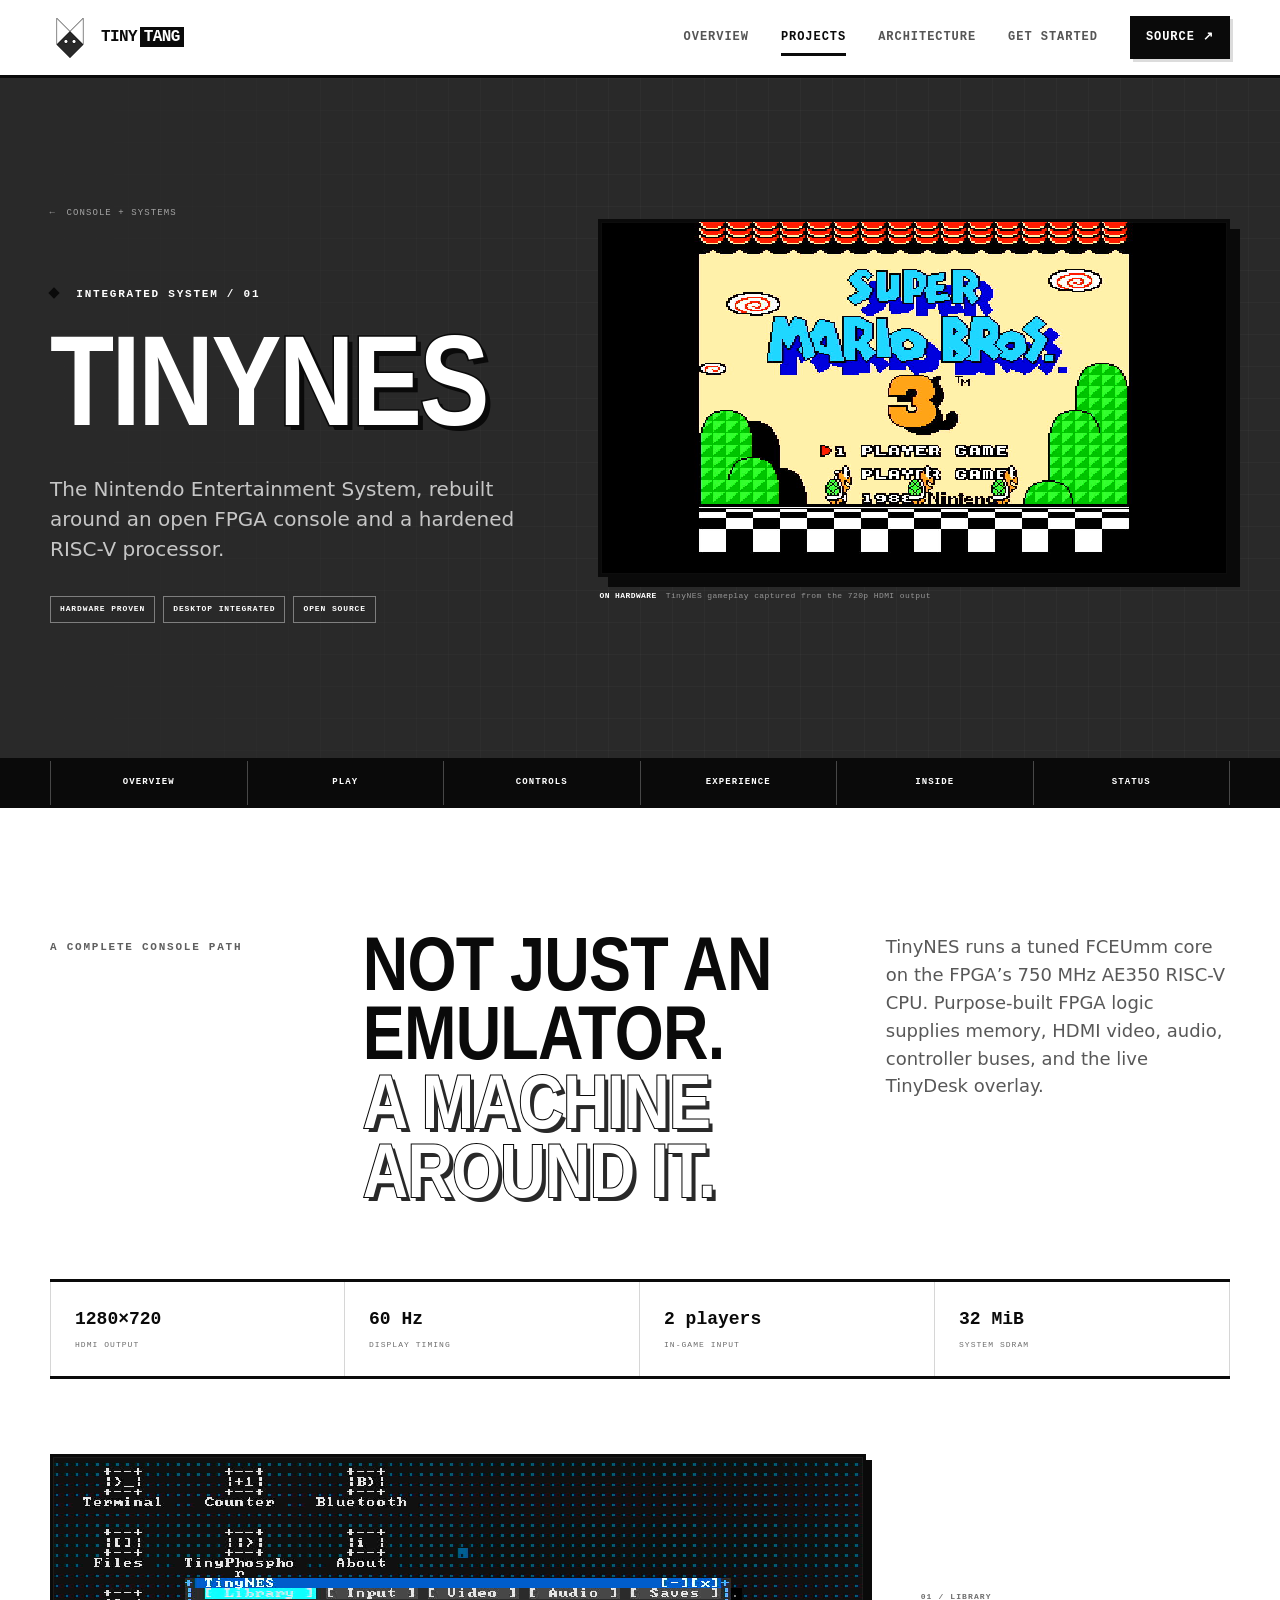
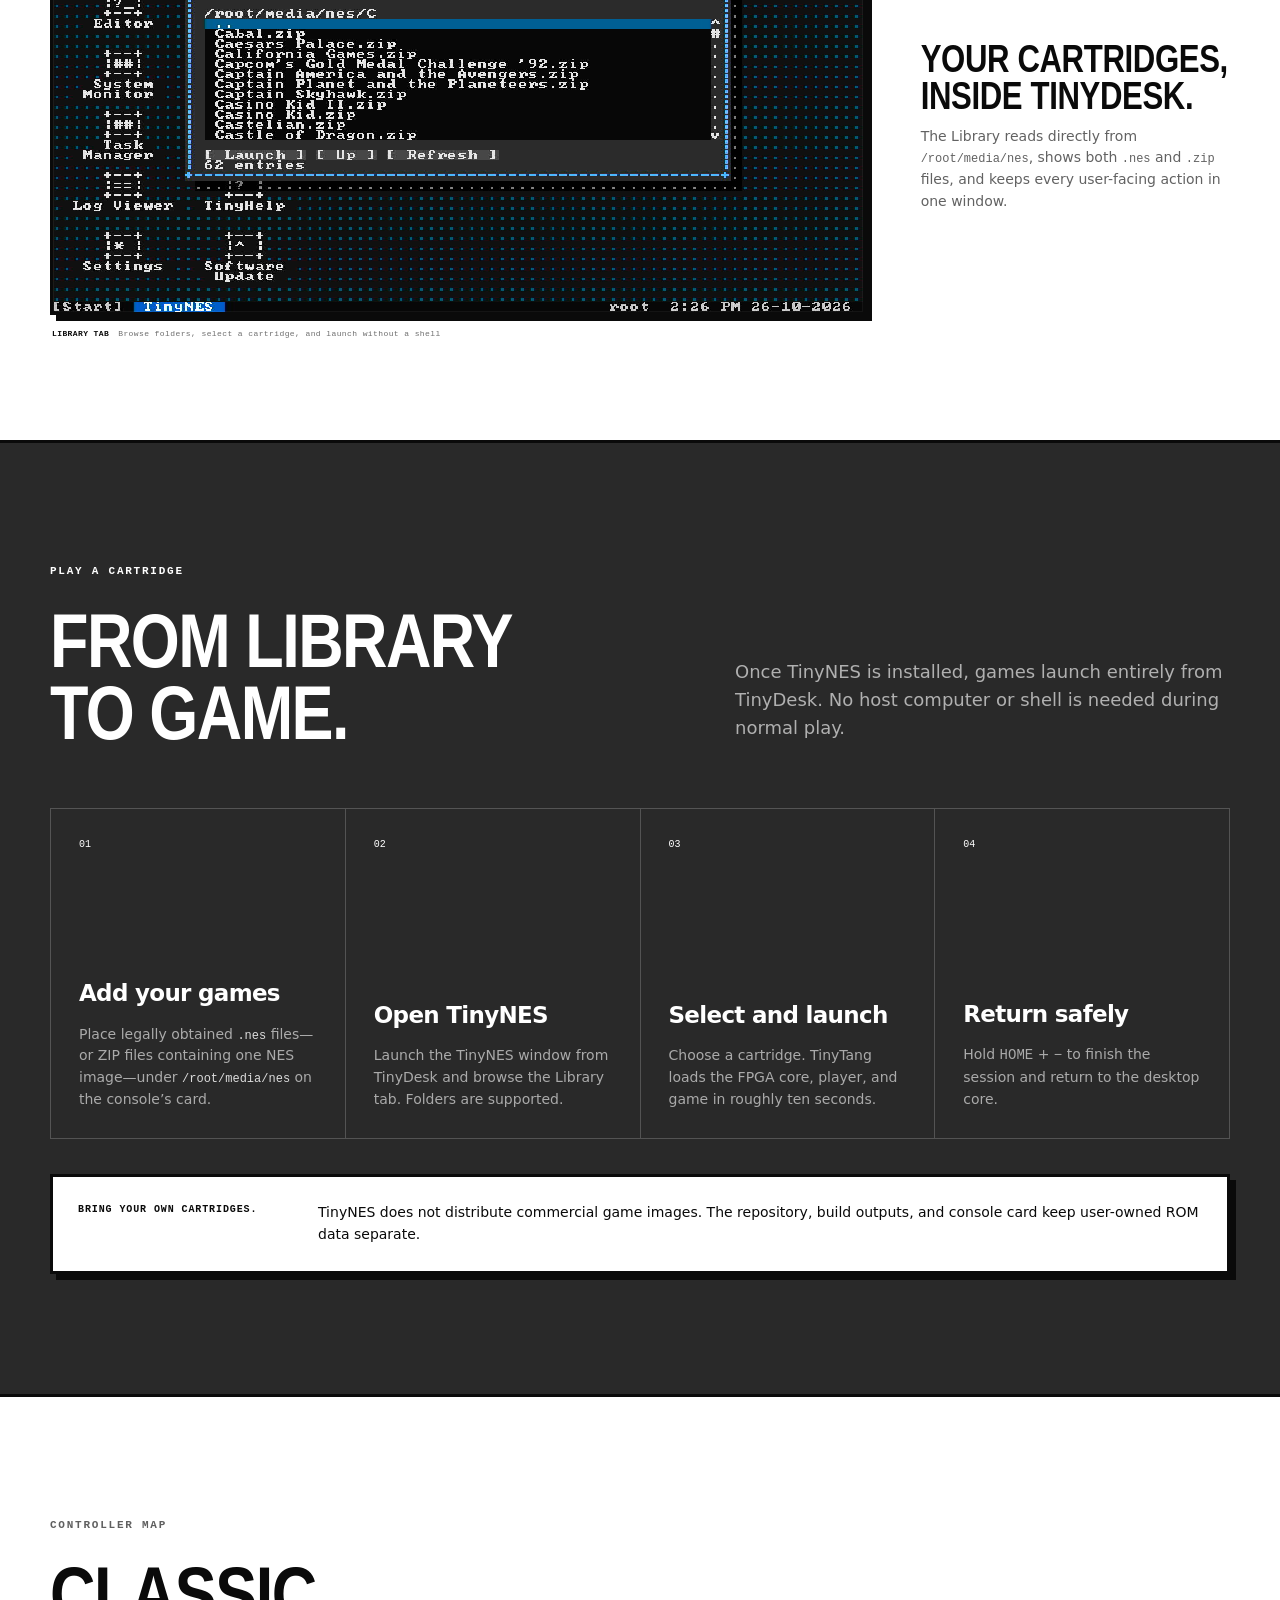
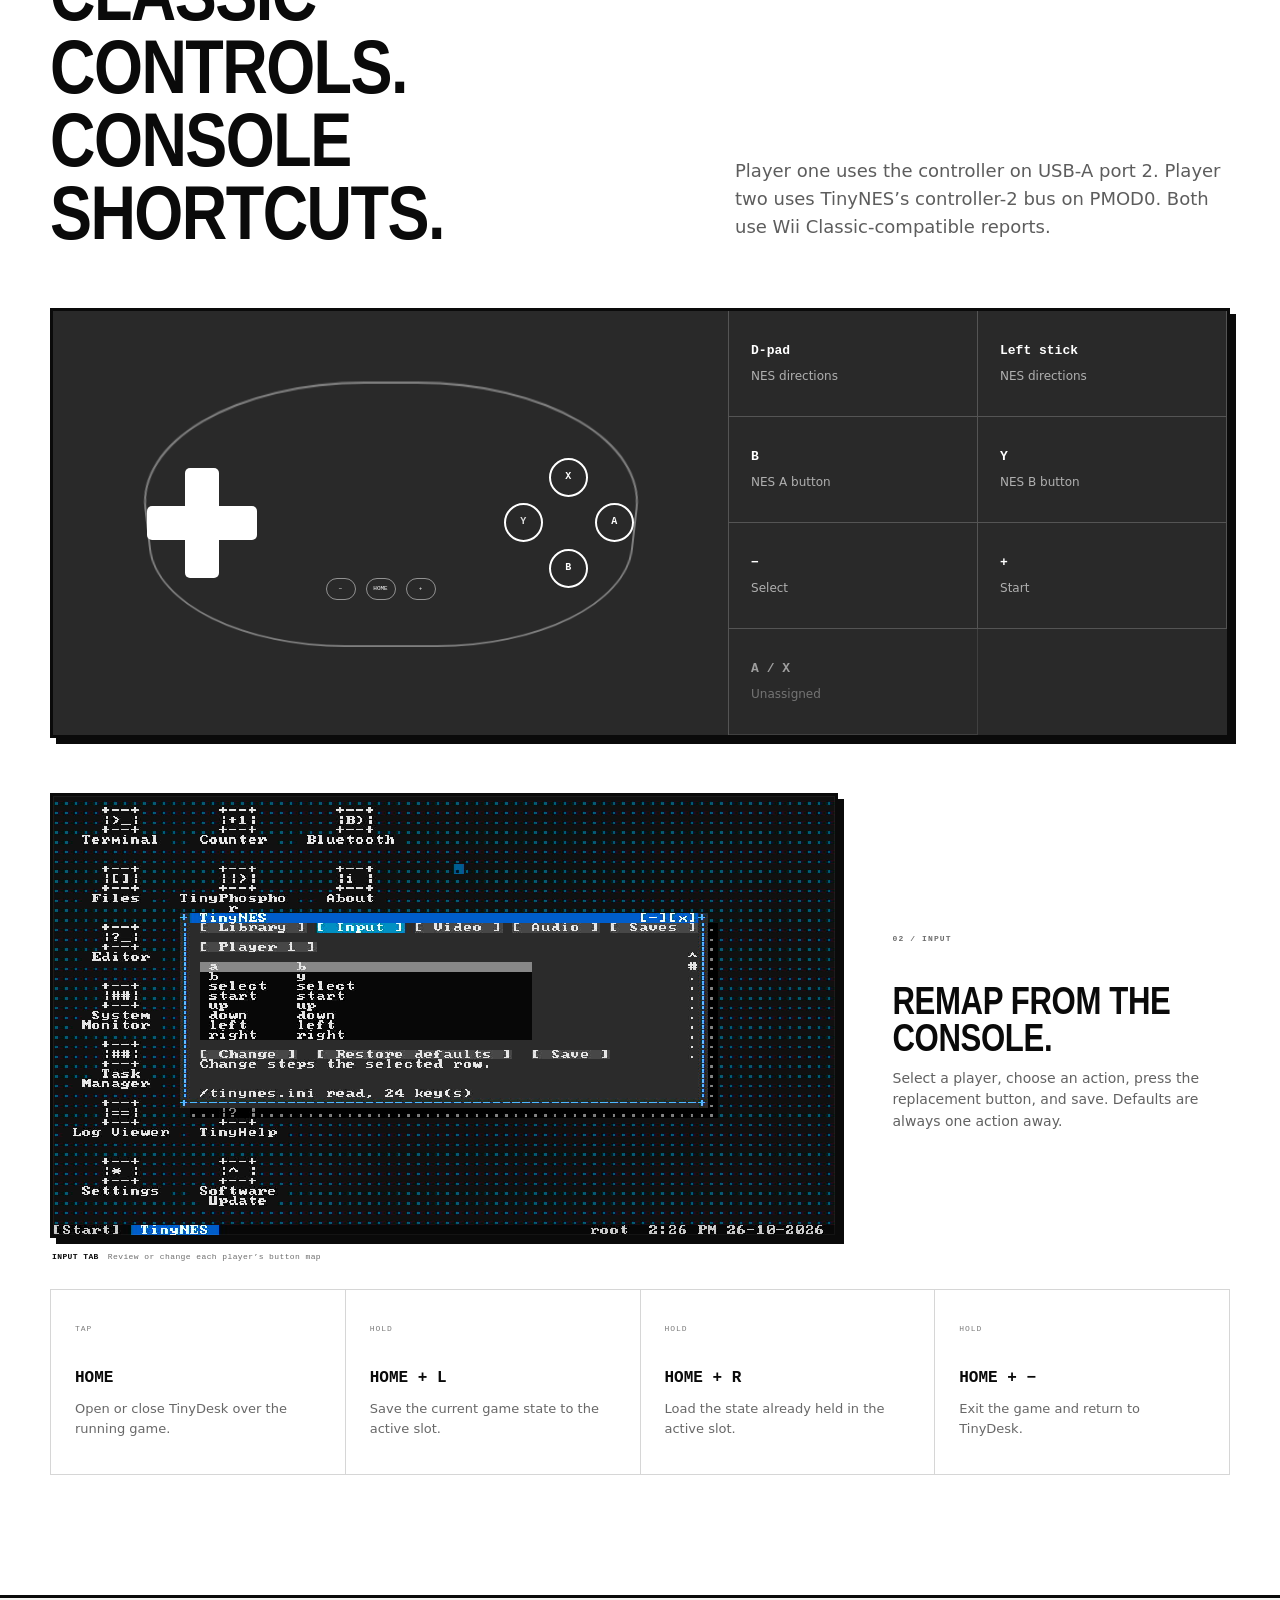
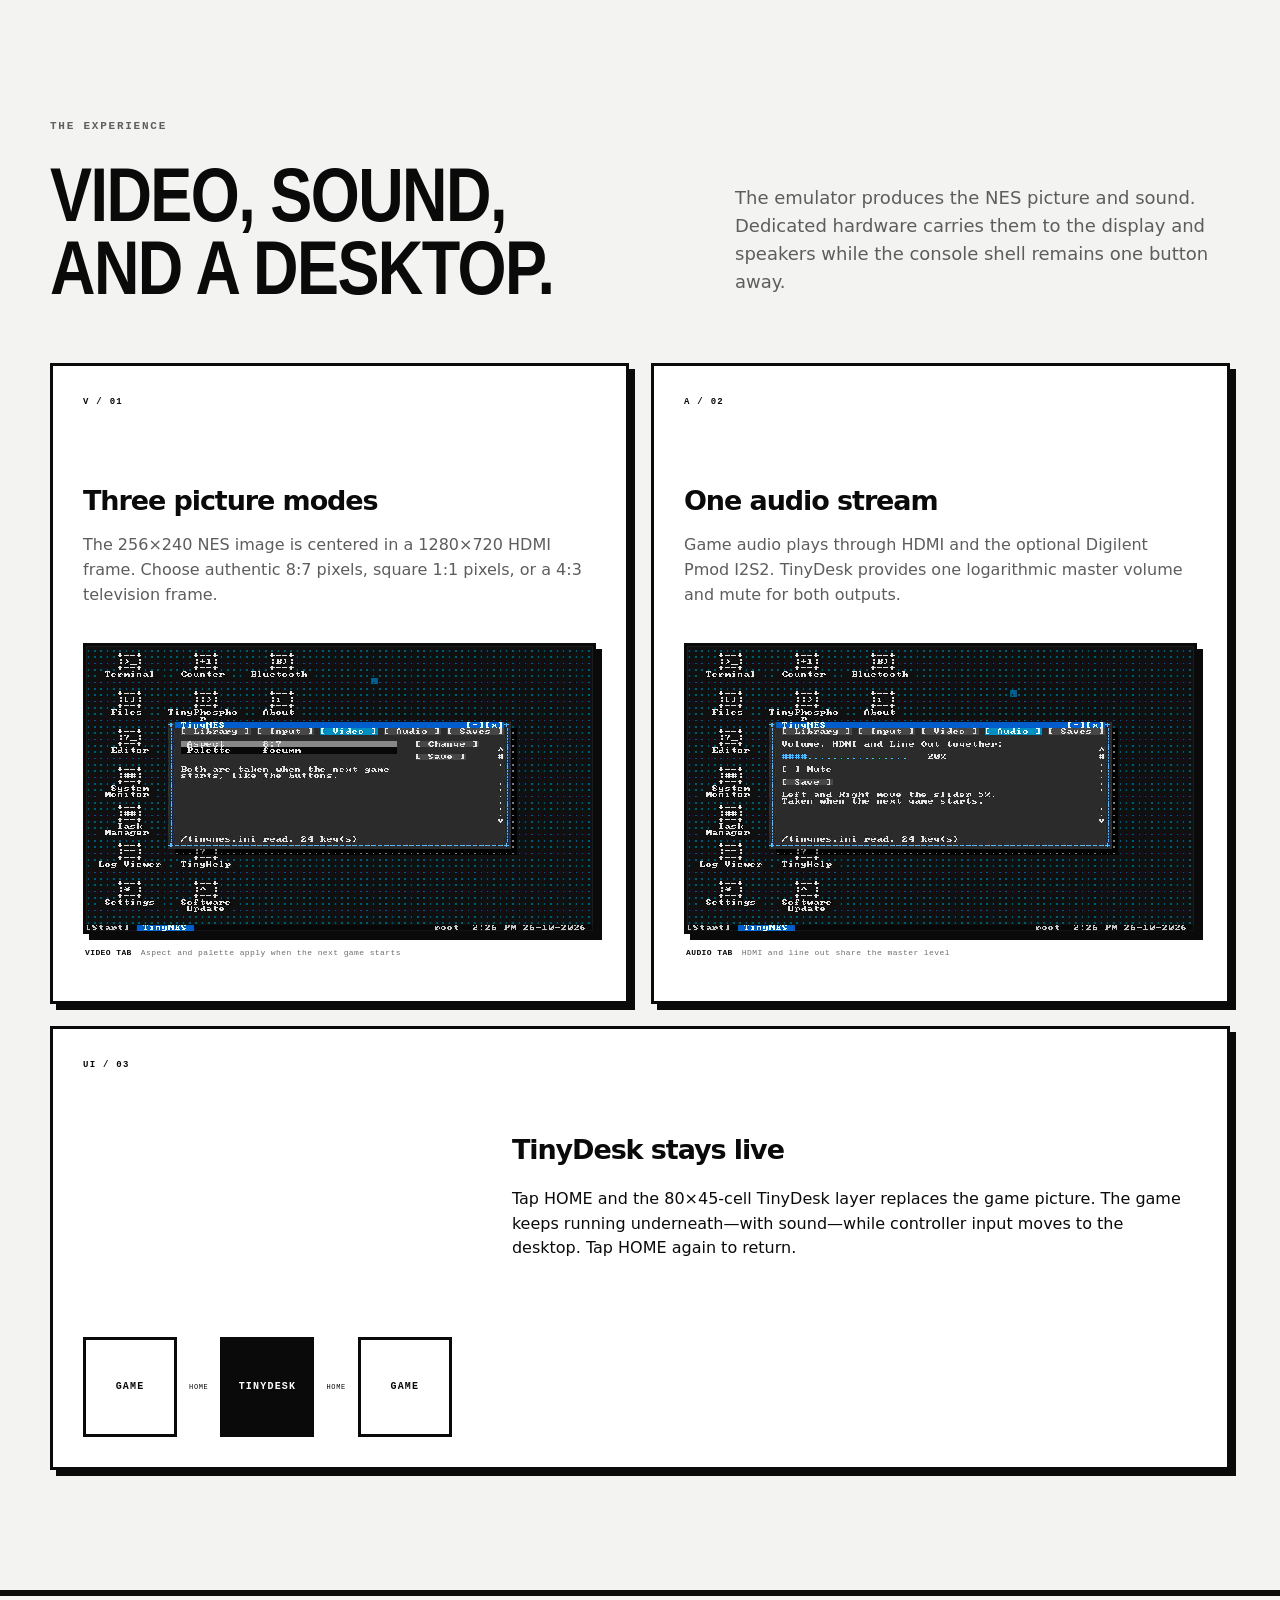
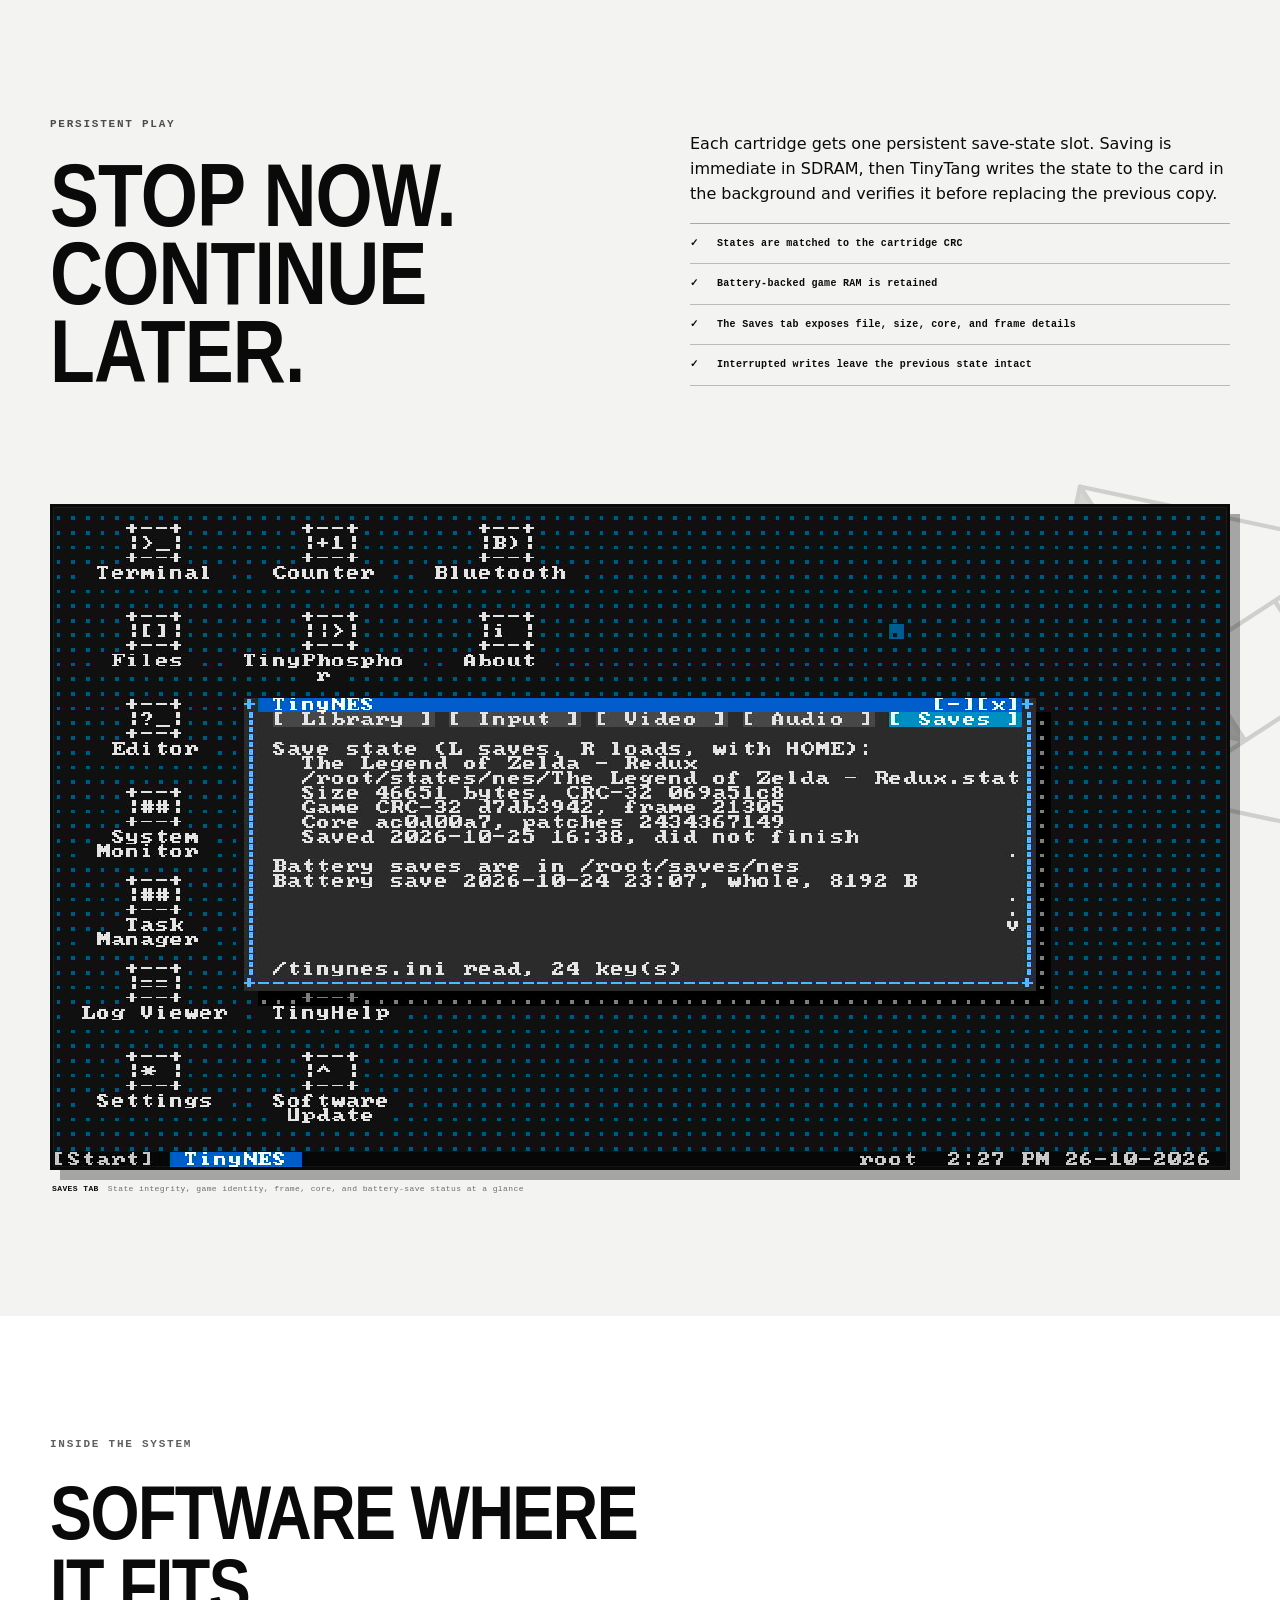
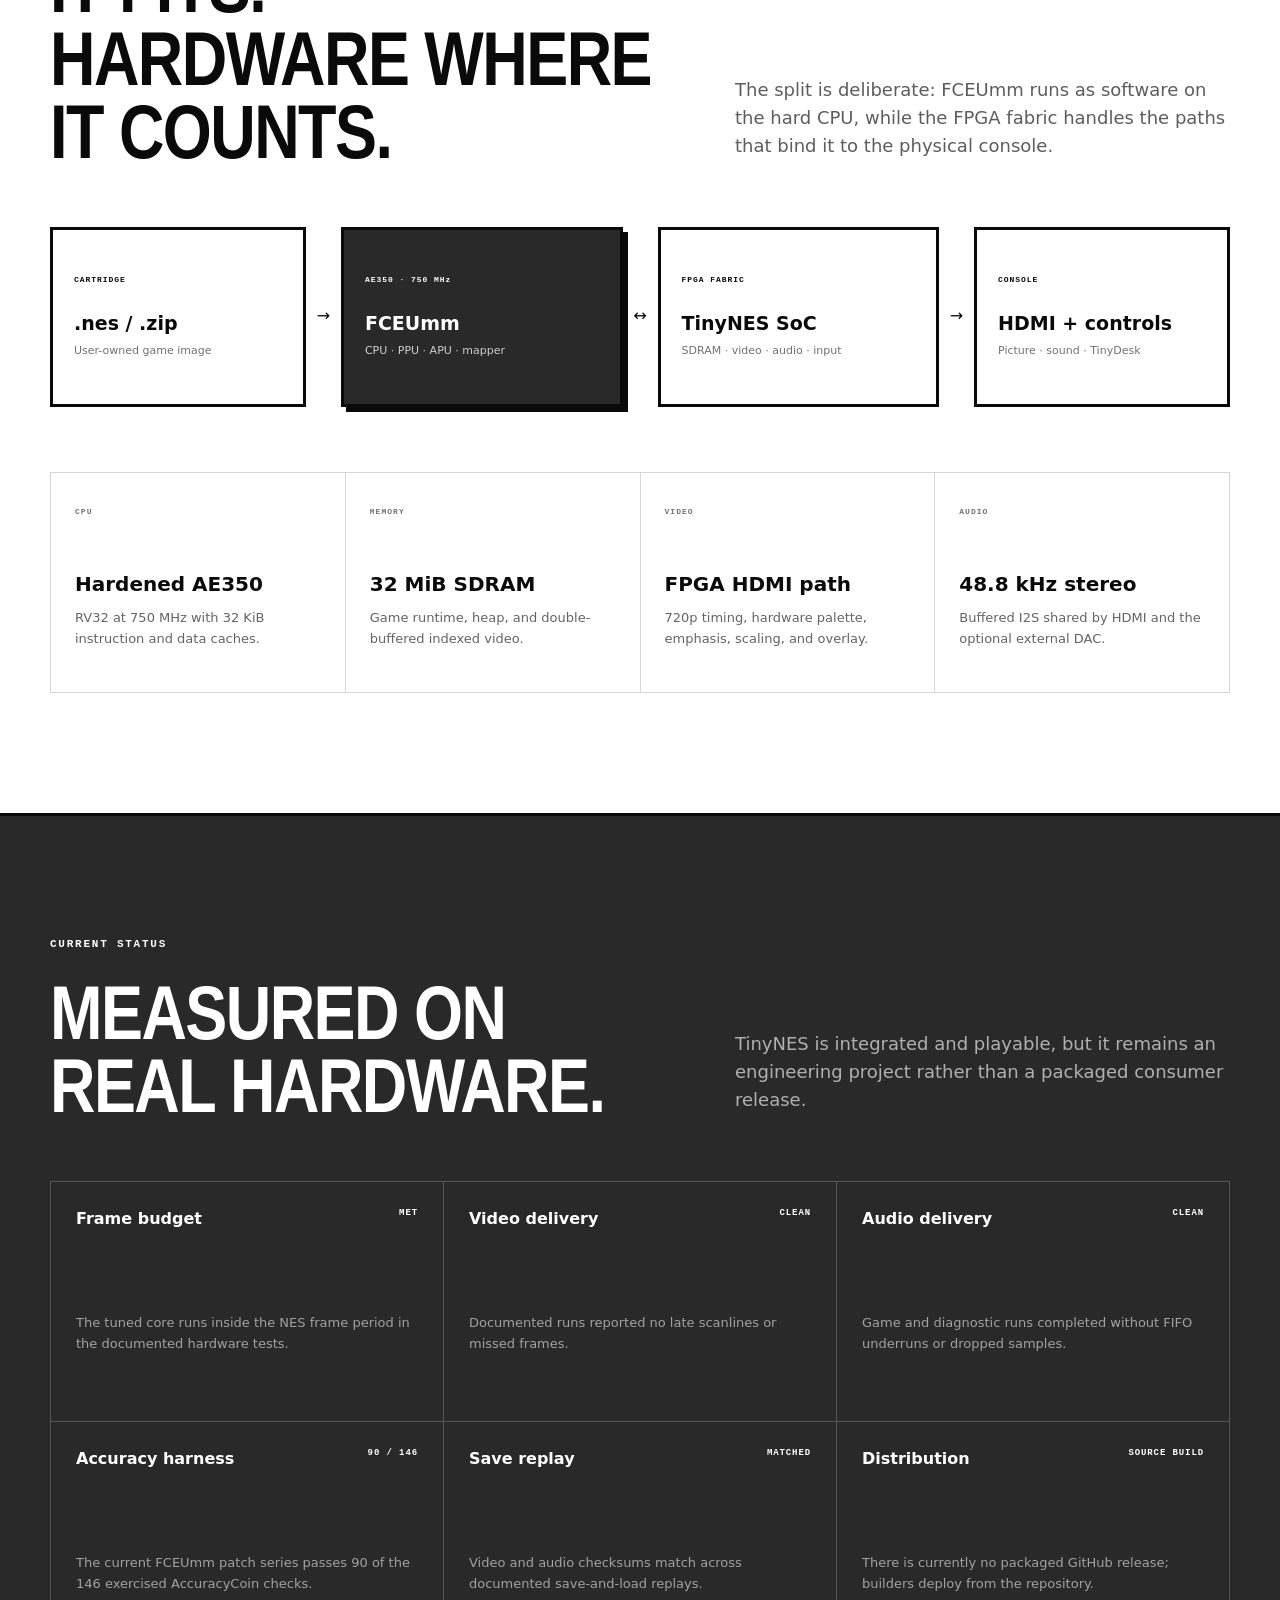
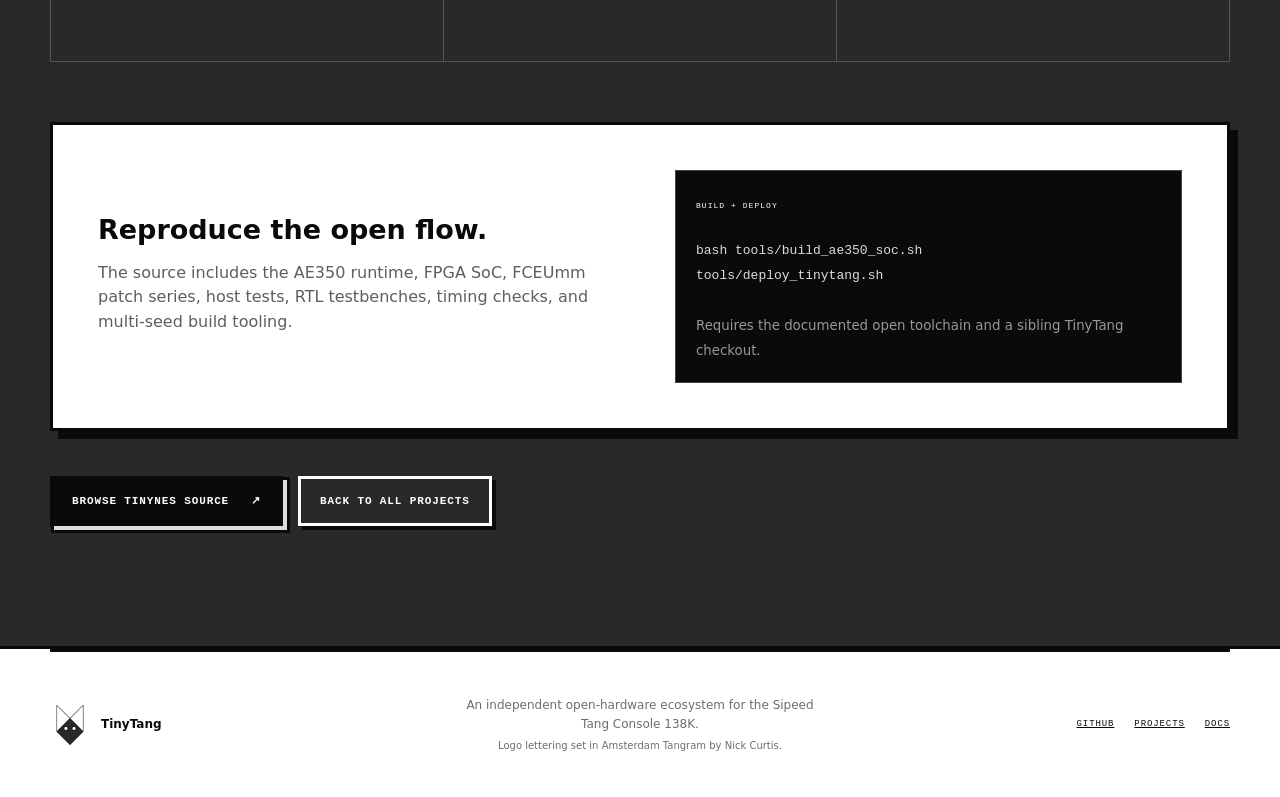
==== commit 40c7c843: "Retheme the site to match the TinyTang logo Black, white, the cat's charcoal and one light grey repl" ====
--- a/projects/tinynes/index.html
+++ b/projects/tinynes/index.html
@@ -4,7 +4,7 @@
   <meta charset="utf-8">
   <meta name="viewport" content="width=device-width, initial-scale=1">
   <meta name="description" content="TinyNES brings NES games to the Tang Console 138K with FPGA video, audio, controller support, TinyDesk integration, and persistent saves.">
-  <meta name="theme-color" content="#08100f">
+  <meta name="theme-color" content="#ffffff">
   <title>TinyNES — TinyTang</title>
   <link rel="icon" href="../../favicon.ico" sizes="any">
   <link rel="icon" type="image/png" sizes="32x32" href="../../assets/brand/favicon-32.png">
--- a/styles.css
+++ b/styles.css
@@ -1,316 +1,316 @@
 :root {
-  --ink: #08100f;
-  --ink-soft: #111b19;
-  --paper: #e9eadf;
-  --paper-bright: #f5f4e9;
-  --muted: #8d978f;
-  --line: rgba(8, 16, 15, 0.18);
-  --line-light: rgba(233, 234, 223, 0.17);
-  --lime: #c7f36b;
-  --cyan: #66ddd4;
-  --orange: #ff8b4c;
+  --ink: #0a0a0a;
+  --ink-soft: #1a1a1a;
+  --char: #292929;
+  --grey: #dcdcdc;
+  --paper: #ffffff;
+  --paper-bright: #ffffff;
+  --panel: #f3f3f1;
+  --muted: #8a8a8a;
+  --line: rgba(0, 0, 0, 0.16);
+  --line-light: rgba(255, 255, 255, 0.2);
+  --rule: 3px solid var(--ink);
+  --hard: 6px 6px 0 var(--ink);
+  /* Former accents: on dark panels they are white or light grey. */
+  --lime: #ffffff;
+  --cyan: #dcdcdc;
+  --orange: #ffffff;
   --mono: "SFMono-Regular", "Cascadia Code", "Roboto Mono", Consolas, monospace;
   --sans: Inter, ui-sans-serif, system-ui, -apple-system, BlinkMacSystemFont, "Segoe UI", sans-serif;
-  --display: Impact, Haettenschweiler, "Arial Narrow Bold", "Arial Narrow", sans-serif;
+  --display: Impact, Haettenschweiler, "Arial Narrow Bold", "Arial Narrow", "Liberation Sans Narrow", "Nimbus Sans Narrow", "DejaVu Sans Condensed", sans-serif;
   --shell: min(1180px, calc(100vw - 48px));
+  /* The seven-piece tangram the logo's cat is cut from. */
+  --tangram: url("data:image/svg+xml,%3Csvg xmlns='http://www.w3.org/2000/svg' viewBox='-0.1 -0.1 4.2 4.2'%3E%3Cg stroke='%23000' stroke-width='.06' stroke-linejoin='round'%3E%3Cpath fill='%23fff' d='M0 0H4L2 2z'/%3E%3Cpath fill='%23292929' d='M0 0L2 2L0 4z'/%3E%3Cpath fill='%23dcdcdc' d='M4 0V2L3 1z'/%3E%3Cpath fill='%23fff' d='M3 1L4 2L3 3L2 2z'/%3E%3Cpath fill='%23292929' d='M2 2L3 3H1z'/%3E%3Cpath fill='%23dcdcdc' d='M0 4L1 3H3L2 4z'/%3E%3Cpath fill='%23fff' d='M2 4L4 2V4z'/%3E%3C/g%3E%3C/svg%3E");
 }
 
 * { box-sizing: border-box; }
 html { scroll-behavior: smooth; }
 body { margin: 0; color: var(--ink); background: var(--paper); font-family: var(--sans); font-size: 16px; line-height: 1.55; -webkit-font-smoothing: antialiased; }
-body::before { content: ""; position: fixed; inset: 0; pointer-events: none; opacity: .25; z-index: 20; background-image: url("data:image/svg+xml,%3Csvg viewBox='0 0 140 140' xmlns='http://www.w3.org/2000/svg'%3E%3Cfilter id='n'%3E%3CfeTurbulence type='fractalNoise' baseFrequency='.85' numOctaves='3' stitchTiles='stitch'/%3E%3C/filter%3E%3Crect width='100%25' height='100%25' filter='url(%23n)' opacity='.12'/%3E%3C/svg%3E"); }
+
 a { color: inherit; }
-a:focus-visible, button:focus-visible { outline: 3px solid var(--orange); outline-offset: 4px; }
+a:focus-visible, button:focus-visible { outline: 3px solid var(--ink); outline-offset: 4px; }
+.section-dark a:focus-visible, .project-detail-hero a:focus-visible, .error-page a:focus-visible { outline-color: #fff; }
 button { font: inherit; }
 .section-shell { width: var(--shell); margin-inline: auto; }
 .sr-only { position: absolute; width: 1px; height: 1px; padding: 0; margin: -1px; overflow: hidden; clip: rect(0,0,0,0); white-space: nowrap; border: 0; }
-.skip-link { position: fixed; top: 8px; left: 8px; z-index: 100; padding: 10px 14px; color: var(--ink); background: var(--lime); transform: translateY(-150%); }
+.skip-link { position: fixed; top: 8px; left: 8px; z-index: 100; padding: 10px 14px; color: #fff; background: var(--ink); transform: translateY(-150%); }
 .skip-link:focus { transform: translateY(0); }
 
-.site-header { position: sticky; top: 0; z-index: 30; display: flex; align-items: center; justify-content: space-between; height: 78px; padding: 0 max(24px, calc((100vw - 1180px) / 2)); color: var(--paper); background: var(--ink); border-bottom: 1px solid transparent; transition: height .25s, border-color .25s; }
-.site-header[data-scrolled] { height: 66px; border-color: var(--line-light); }
-.brand { display: flex; align-items: center; gap: 11px; color: var(--paper-bright); font-family: var(--mono); font-weight: 800; letter-spacing: -.04em; text-decoration: none; }
-.brand > span:last-child > span { color: var(--lime); }
+.site-header { position: sticky; top: 0; z-index: 30; display: flex; align-items: center; justify-content: space-between; height: 78px; padding: 0 max(24px, calc((100vw - 1180px) / 2)); color: var(--ink); background: #fff; border-bottom: var(--rule); transition: height .25s; }
+.site-header[data-scrolled] { height: 66px; }
+.brand { display: flex; align-items: center; gap: 11px; color: var(--ink); font-family: var(--mono); font-weight: 800; letter-spacing: -.04em; text-decoration: none; }
+.brand > span:last-child > span { margin-left: 3px; padding: 1px 4px; color: #fff; background: var(--ink); }
 .brand-mark { display: block; flex: none; width: 40px; height: 40px; }
 .site-nav { display: flex; align-items: center; gap: 32px; }
-.site-nav a { position: relative; color: #b9c0b9; font-family: var(--mono); font-size: 12px; letter-spacing: .08em; text-decoration: none; text-transform: uppercase; transition: color .2s; }
-.site-nav a:hover, .site-nav a[aria-current="page"] { color: var(--paper-bright); }
-.site-nav a[aria-current="page"]::after { content: ""; position: absolute; right: 0; bottom: -9px; left: 0; height: 2px; background: var(--lime); }
-.site-nav .nav-github { padding: 10px 14px; color: var(--ink); background: var(--lime); }
+.site-nav a { position: relative; color: #555; font-family: var(--mono); font-size: 12px; font-weight: 700; letter-spacing: .08em; text-decoration: none; text-transform: uppercase; transition: color .2s; }
+.site-nav a:hover, .site-nav a[aria-current="page"] { color: var(--ink); }
+.site-nav a[aria-current="page"]::after { content: ""; position: absolute; right: 0; bottom: -9px; left: 0; height: 3px; background: var(--ink); }
+.site-nav .nav-github { padding: 10px 14px; color: #fff; background: var(--ink); border: 2px solid var(--ink); box-shadow: 3px 3px 0 var(--grey); transition: transform .15s, box-shadow .15s; }
+.site-nav .nav-github:hover { color: #fff; transform: translate(-2px, -2px); box-shadow: 5px 5px 0 var(--grey); }
 .nav-toggle { display: none; width: 44px; height: 44px; padding: 11px; border: 0; background: transparent; }
-.nav-toggle i { display: block; height: 1px; margin: 5px 0; background: var(--paper); }
+.nav-toggle i { display: block; height: 3px; margin: 4px 0; background: var(--ink); }
 
 .hero { min-height: calc(100vh - 78px); display: grid; grid-template-columns: 1.05fr .95fr; gap: 70px; align-items: center; padding-block: 80px 100px; }
-.eyebrow { margin: 0 0 22px; color: #59615c; font-family: var(--mono); font-size: 11px; font-weight: 700; letter-spacing: .16em; text-transform: uppercase; }
-.status-dot { display: inline-block; width: 7px; height: 7px; margin-right: 9px; border-radius: 50%; background: #58b86b; box-shadow: 0 0 0 4px rgba(88,184,107,.15); }
-.hero h1, .page-hero h1, .error-page h1 { margin: 0; font-family: var(--display); font-size: clamp(72px, 8.8vw, 138px); font-stretch: condensed; font-weight: 900; letter-spacing: -.055em; line-height: .79; text-transform: uppercase; }
-.hero h1 em, .page-hero h1 em, .error-page h1 em { color: transparent; font-style: normal; -webkit-text-stroke: 2px var(--ink); }
-.hero-lede { max-width: 600px; margin: 36px 0 0; color: #39423d; font-size: clamp(18px, 2vw, 22px); line-height: 1.55; }
+.eyebrow { margin: 0 0 22px; color: #5f5f5f; font-family: var(--mono); font-size: 11px; font-weight: 700; letter-spacing: .16em; text-transform: uppercase; }
+.status-dot { display: inline-block; width: 8px; height: 8px; margin-right: 10px; background: var(--ink); transform: rotate(45deg); }
+.hero h1, .page-hero h1, .error-page h1 { margin: 0; color: #fff; font-family: var(--display); font-size: clamp(72px, 8.8vw, 138px); font-stretch: condensed; font-weight: 900; letter-spacing: -.02em; line-height: .9; text-transform: uppercase; -webkit-text-stroke: 3px var(--ink); paint-order: stroke fill; text-shadow: 5px 5px 0 var(--char); }
+.hero h1 em, .page-hero h1 em, .error-page h1 em { color: var(--ink); font-style: normal; -webkit-text-stroke: 0; text-shadow: none; }
+.hero-lede { max-width: 600px; margin: 36px 0 0; color: #404040; font-size: clamp(18px, 2vw, 22px); line-height: 1.55; }
 .hero-actions { display: flex; flex-wrap: wrap; gap: 12px; margin-top: 34px; }
-.button { display: inline-flex; align-items: center; justify-content: center; gap: 22px; min-height: 50px; padding: 0 19px; border: 1px solid var(--ink); font-family: var(--mono); font-size: 11px; font-weight: 800; letter-spacing: .08em; text-decoration: none; text-transform: uppercase; transition: transform .2s, box-shadow .2s, background .2s, color .2s; }
-.button:hover { transform: translate(-3px, -3px); box-shadow: 4px 4px 0 var(--ink); }
-.button-primary { color: var(--ink); background: var(--lime); }
-.button-quiet { border-color: transparent; }
-.button-dark { color: var(--paper); background: var(--ink); }
-.button-dark:hover { box-shadow: 4px 4px 0 rgba(8,16,15,.35); }
+.button { display: inline-flex; align-items: center; justify-content: center; gap: 22px; min-height: 50px; padding: 0 19px; color: var(--ink); background: #fff; border: var(--rule); box-shadow: 4px 4px 0 var(--ink); font-family: var(--mono); font-size: 11px; font-weight: 800; letter-spacing: .08em; text-decoration: none; text-transform: uppercase; transition: transform .15s, box-shadow .15s, background .2s, color .2s; }
+.button:hover { transform: translate(-2px, -2px); box-shadow: 6px 6px 0 var(--ink); }
+.button-primary { color: #fff; background: var(--ink); box-shadow: 4px 4px 0 var(--grey), 4px 4px 0 3px var(--ink); }
+.button-primary:hover { box-shadow: 6px 6px 0 var(--grey), 6px 6px 0 3px var(--ink); }
+.button-quiet { border-color: transparent; box-shadow: none; }
+.button-quiet:hover { box-shadow: none; text-decoration: underline; text-decoration-thickness: 2px; text-underline-offset: 5px; }
+.button-dark { color: #fff; background: var(--ink); }
+.button-dark:hover { box-shadow: 6px 6px 0 var(--char); }
 .button-outline { background: transparent; }
-.hero-stats { display: grid; grid-template-columns: repeat(3, 1fr); max-width: 530px; margin: 56px 0 0; padding: 22px 0 0; border-top: 1px solid var(--line); }
+.hero-stats { display: grid; grid-template-columns: repeat(3, 1fr); max-width: 530px; margin: 56px 0 0; padding: 22px 0 0; border-top: var(--rule); }
 .hero-stats div { display: flex; flex-direction: column; }
 .hero-stats dt { font-family: var(--mono); font-size: 18px; font-weight: 800; }
-.hero-stats dd { margin: 3px 0 0; color: #69726c; font-family: var(--mono); font-size: 9px; letter-spacing: .12em; text-transform: uppercase; }
-
-.hero-machine { position: relative; display: grid; place-items: center; min-height: 580px; }
-.machine-glow { position: absolute; width: 90%; aspect-ratio: 1; background: radial-gradient(circle, rgba(199,243,107,.28), transparent 64%); filter: blur(15px); }
-.machine-frame { position: relative; z-index: 2; width: min(450px, 86vw); padding: 25px 26px 34px; background: #bec3b8; border: 2px solid var(--ink); border-radius: 28px 28px 48px 28px; box-shadow: 17px 21px 0 rgba(8,16,15,.95), 18px 22px 0 2px var(--ink); transform: rotate(2.5deg); }
-.machine-topline { display: flex; justify-content: space-between; margin-bottom: 12px; color: #48504b; font-family: var(--mono); font-size: 9px; font-weight: 700; letter-spacing: .18em; }
-.machine-topline span:last-child::before { content: ""; display: inline-block; width: 6px; height: 6px; margin-right: 6px; border-radius: 50%; background: #60af4f; }
-.machine-screen { position: relative; aspect-ratio: 1.4; overflow: hidden; padding: 28px; color: var(--lime); background: #07100d; border: 9px solid #3c4540; border-radius: 11px; box-shadow: inset 0 0 35px rgba(102,221,212,.13); }
-.screen-grid { position: absolute; inset: 0; opacity: .16; background-image: linear-gradient(rgba(199,243,107,.3) 1px, transparent 1px), linear-gradient(90deg, rgba(199,243,107,.3) 1px, transparent 1px); background-size: 20px 20px; }
-.screen-copy { position: relative; z-index: 1; height: 100%; display: flex; flex-direction: column; justify-content: center; }
-.screen-kicker, .screen-meta { font-family: var(--mono); font-size: 9px; letter-spacing: .18em; }
-.screen-copy strong { margin: 7px 0 4px; font-family: var(--mono); font-size: clamp(32px, 5vw, 53px); letter-spacing: -.07em; }
-.screen-scanline { position: absolute; inset: 0; background: linear-gradient(transparent 50%, rgba(0,0,0,.26) 50%); background-size: 100% 4px; }
-.machine-controls { display: flex; align-items: center; justify-content: space-between; padding: 34px 20px 0; }
-.dpad { position: relative; width: 86px; height: 86px; }
-.dpad i { position: absolute; background: var(--ink-soft); border-radius: 5px; box-shadow: 3px 4px 0 #535a55; }
-.dpad i:first-child { top: 27px; left: 0; width: 86px; height: 32px; }
-.dpad i:last-child { top: 0; left: 27px; width: 32px; height: 86px; }
-.machine-label { color: #747b76; font-family: var(--mono); font-size: 8px; letter-spacing: .15em; text-align: center; }
-.buttons { display: flex; gap: 13px; transform: rotate(-17deg); }
-.buttons i { width: 38px; height: 38px; border: 2px solid var(--ink); border-radius: 50%; background: var(--orange); box-shadow: 3px 4px 0 #743820; }
-.cartridge { position: absolute; top: -15px; z-index: 1; width: 165px; height: 138px; padding: 22px; color: var(--paper); background: var(--ink-soft); border: 2px solid var(--ink); border-radius: 7px 7px 3px 3px; box-shadow: 8px 7px 0 rgba(8,16,15,.25); font-family: var(--mono); font-size: 18px; font-weight: 800; letter-spacing: -.05em; transform: rotate(-5deg) translateX(-24px); }
-.cartridge i { position: absolute; right: 18px; bottom: 20px; width: 38px; height: 23px; border: 1px solid var(--lime); background: repeating-linear-gradient(90deg, transparent 0 4px, var(--lime) 4px 6px); }
-
-.signal-band { overflow: hidden; padding: 15px 0; color: var(--ink); background: var(--lime); border-block: 1px solid var(--ink); }
+.hero-stats dd { margin: 3px 0 0; color: #707070; font-family: var(--mono); font-size: 9px; letter-spacing: .12em; text-transform: uppercase; }
+
+.hero-logo { position: relative; display: grid; place-items: center; min-height: 520px; }
+.hero-logo img { position: relative; display: block; width: min(470px, 84vw); height: auto; filter: drop-shadow(10px 10px 0 var(--grey)); }
+
+.signal-band { position: relative; overflow: hidden; padding: 27px 0; color: #fff; background: var(--ink); }
+.signal-band::before, .signal-band::after { content: ""; position: absolute; left: 0; right: 0; height: 12px; background: linear-gradient(135deg, #fff 50%, transparent 50%) 0 0 / 24px 12px, linear-gradient(225deg, #fff 50%, transparent 50%) 0 0 / 24px 12px; }
+.signal-band::before { top: 0; }
+.signal-band::after { bottom: 0; transform: scaleY(-1); }
 .signal-track { display: flex; width: max-content; align-items: center; gap: 36px; font-family: var(--mono); font-size: 10px; font-weight: 800; letter-spacing: .18em; white-space: nowrap; animation: ticker 30s linear infinite; }
 .signal-track i { font-style: normal; font-size: 7px; }
 @keyframes ticker { to { transform: translateX(-50%); } }
 
 .section { padding-block: 120px; }
 .section-heading { display: grid; grid-template-columns: 1.1fr .9fr; gap: 80px; align-items: end; margin-bottom: 60px; }
-.section-heading h2, .feature-copy h2, .closing-grid h2 { margin: 0; font-family: var(--display); font-size: clamp(46px, 6vw, 84px); letter-spacing: -.045em; line-height: .92; text-transform: uppercase; }
-.section-heading > p { max-width: 500px; margin: 0 0 7px; color: #56605a; font-size: 18px; }
-.layer-stack { border-top: 1px solid var(--line); }
+.section-heading h2, .feature-copy h2, .closing-grid h2 { margin: 0; font-family: var(--display); font-size: clamp(46px, 6vw, 84px); letter-spacing: -.02em; line-height: .95; text-transform: uppercase; }
+.section-heading > p { max-width: 500px; margin: 0 0 7px; color: #5d5d5d; font-size: 18px; }
+.layer-stack { border-top: var(--rule); }
 .layer { display: grid; grid-template-columns: 65px 1fr 130px 30px; gap: 20px; align-items: center; min-height: 114px; padding: 20px 8px; border-bottom: 1px solid var(--line); text-decoration: none; transition: padding .2s, background .2s; }
-.layer:hover { padding-inline: 20px; background: rgba(255,255,255,.32); }
+.layer:hover { padding-inline: 20px; background: var(--panel); }
 .layer-index, .layer b { font-family: var(--mono); font-size: 9px; letter-spacing: .12em; }
 .layer div { display: grid; grid-template-columns: 200px 1fr; gap: 25px; align-items: center; }
 .layer strong { font-size: 25px; letter-spacing: -.04em; }
-.layer div span { color: #5f6963; }
+.layer div span { color: #666666; }
 .layer i { font-style: normal; font-size: 20px; text-align: right; }
-.layer-shell { border-left: 4px solid var(--lime); }
-.layer-runtime { border-left: 4px solid var(--cyan); }
-.layer-core { border-left: 4px solid var(--orange); }
-.layer-tools { border-left: 4px solid #82908a; }
-
-.section-dark { color: var(--paper); background: var(--ink); }
+.layer-shell { border-left: 8px solid var(--ink); }
+.layer-runtime { border-left: 8px solid var(--char); }
+.layer-core { border-left: 8px solid #6b6b6b; }
+.layer-tools { border-left: 8px solid var(--grey); }
+
+.section-dark { color: #fff; background: var(--char); border-block: var(--rule); }
 .section-dark .eyebrow { color: var(--lime); }
-.section-dark .section-heading > p { color: #a9b2ab; }
+.section-dark .section-heading > p { color: #b0b0b0; }
 .system-grid { display: grid; grid-template-columns: repeat(2, 1fr); border-top: 1px solid var(--line-light); border-left: 1px solid var(--line-light); }
 .system-card { min-height: 420px; display: flex; flex-direction: column; padding: 32px; border-right: 1px solid var(--line-light); border-bottom: 1px solid var(--line-light); text-decoration: none; transition: background .25s; }
-.system-card:hover { background: #111d1a; }
-.system-number { color: #7e8a82; font-family: var(--mono); font-size: 9px; letter-spacing: .16em; }
-.pixel-glyph { width: 90px; height: 90px; margin: 45px auto 34px; filter: drop-shadow(9px 9px 0 rgba(199,243,107,.11)); }
+.system-card:hover { background: var(--ink); }
+.system-number { color: #878787; font-family: var(--mono); font-size: 9px; letter-spacing: .16em; }
+.pixel-glyph { width: 90px; height: 90px; margin: 45px auto 34px; filter: drop-shadow(7px 7px 0 var(--ink)); }
 .glyph-nes { background: var(--lime); clip-path: polygon(0 0, 72% 0, 72% 14%, 100% 14%, 100% 86%, 72% 86%, 72% 100%, 0 100%, 0 68%, 22% 68%, 22% 32%, 0 32%); }
-.glyph-gbc { border: 15px solid var(--cyan); border-radius: 14px 14px 32px 14px; box-shadow: inset 0 0 0 8px var(--ink); }
-.glyph-89 { background: conic-gradient(from 45deg, var(--orange) 0 25%, transparent 0 50%, var(--orange) 0 75%, transparent 0); }
+.glyph-gbc { border: 15px solid #fff; box-shadow: inset 0 0 0 8px var(--char); }
+.glyph-89 { background: conic-gradient(from 45deg, #fff 0 25%, transparent 0 50%, #fff 0 75%, transparent 0); }
 .glyph-phosphor { border: 3px solid var(--lime); transform: rotate(45deg); box-shadow: inset 0 0 0 18px var(--ink), inset 0 0 0 21px var(--lime); }
 .system-card h3 { margin: 0; font-size: 27px; letter-spacing: -.04em; }
-.system-card p { max-width: 440px; margin: 8px 0 0; color: #9ba59e; }
+.system-card p { max-width: 440px; margin: 8px 0 0; color: #a2a2a2; }
 .card-link { margin-top: auto; padding-top: 25px; color: var(--lime); font-family: var(--mono); font-size: 9px; font-weight: 800; letter-spacing: .12em; text-transform: uppercase; }
 .section-cta { display: flex; justify-content: flex-end; padding-top: 30px; }
 .section-cta a, .text-link { color: inherit; font-family: var(--mono); font-size: 11px; font-weight: 800; letter-spacing: .1em; text-decoration: none; text-transform: uppercase; }
 .section-cta a { color: var(--lime); }
 
 .split-feature { display: grid; grid-template-columns: 1fr .8fr; gap: 100px; align-items: center; }
-.feature-terminal { color: #a9b3ac; background: #0b1513; border: 1px solid #26332f; box-shadow: 14px 14px 0 rgba(8,16,15,.13); transform: rotate(-1deg); }
-.terminal-bar { display: flex; align-items: center; gap: 6px; padding: 12px 15px; border-bottom: 1px solid #26332f; }
-.terminal-bar i { width: 7px; height: 7px; border-radius: 50%; background: #3a4742; }
+.feature-terminal { color: #cfcfcf; background: var(--ink); border: var(--rule); box-shadow: 10px 10px 0 var(--grey), 10px 10px 0 3px var(--ink); transform: rotate(-1deg); }
+.terminal-bar { display: flex; align-items: center; gap: 6px; padding: 12px 15px; border-bottom: 1px solid #333; }
+.terminal-bar i { width: 8px; height: 8px; background: #444; transform: rotate(45deg); }
 .terminal-bar i:first-child { background: var(--orange); }
 .terminal-bar span { margin-left: auto; font-family: var(--mono); font-size: 8px; letter-spacing: .1em; }
 .feature-terminal pre { min-height: 340px; margin: 0; padding: 38px; font-family: var(--mono); font-size: clamp(11px, 1.3vw, 14px); line-height: 1.9; white-space: pre-wrap; }
 .feature-terminal b { color: var(--lime); }
-.feature-terminal em { color: var(--cyan); font-style: normal; }
-.feature-terminal .muted { color: #50605a; }
+.feature-terminal em { color: #fff; font-style: normal; text-decoration: underline; text-underline-offset: 3px; }
+.feature-terminal .muted { color: #5c5c5c; }
 .feature-terminal .prompt { color: var(--orange); }
 .cursor { animation: blink 1s step-end infinite; }
 @keyframes blink { 50% { opacity: 0; } }
-.feature-copy p:not(.eyebrow) { margin: 28px 0; color: #52605a; font-size: 18px; }
-.text-link { display: inline-block; border-bottom: 1px solid var(--ink); padding-bottom: 6px; }
-.section-accent { background: var(--lime); }
-.section-accent .eyebrow { color: #40551c; }
+.feature-copy p:not(.eyebrow) { margin: 28px 0; color: #5d5d5d; font-size: 18px; }
+.text-link { display: inline-block; border-bottom: var(--rule); padding-bottom: 6px; }
+.section-accent { position: relative; overflow: hidden; background: var(--panel); border-top: var(--rule); }
+.section-accent::after { content: ""; position: absolute; top: 50%; right: -60px; width: 300px; aspect-ratio: 1; background: var(--tangram) center / contain no-repeat; opacity: .14; transform: translateY(-50%) rotate(12deg); pointer-events: none; }
+.section-accent .section-shell { position: relative; z-index: 1; }
+.section-accent .eyebrow { color: #4c4c4c; }
 .closing-grid { display: grid; grid-template-columns: 1fr .75fr; gap: 100px; align-items: end; }
 .closing-grid p:not(.eyebrow) { max-width: 500px; margin: 0 0 27px; font-size: 18px; }
 
-.site-footer { display: grid; grid-template-columns: 1fr 1fr 1fr; gap: 30px; align-items: center; padding-block: 44px; font-size: 12px; }
+.site-footer { display: grid; grid-template-columns: 1fr 1fr 1fr; gap: 30px; align-items: center; padding-block: 44px; border-top: var(--rule); font-size: 12px; }
 .footer-brand { display: flex; align-items: center; gap: 11px; }
-.site-footer p { margin: 0; color: #657069; text-align: center; }
+.site-footer p { margin: 0; color: #6d6d6d; text-align: center; }
 .footer-credit { display: block; margin-top: 4px; font-size: 10px; }
 .site-footer > div:last-child { display: flex; justify-content: flex-end; gap: 20px; font-family: var(--mono); font-size: 9px; letter-spacing: .1em; text-transform: uppercase; }
 
-.page-hero { padding-block: 105px 90px; border-bottom: 1px solid var(--line); }
+.page-hero { padding-block: 105px 90px; border-bottom: var(--rule); }
 .page-hero h1 { max-width: 1050px; font-size: clamp(70px, 11vw, 150px); }
 .page-intro { display: grid; grid-template-columns: 1fr auto; gap: 70px; align-items: end; margin-top: 62px; }
-.page-intro p { max-width: 720px; margin: 0; color: #47514b; font-size: 21px; }
-.coordinate { color: #667069; font-family: var(--mono); font-size: 9px; letter-spacing: .14em; line-height: 1.8; text-align: right; }
+.page-intro p { max-width: 720px; margin: 0; color: #4e4e4e; font-size: 21px; }
+.coordinate { color: #6d6d6d; font-family: var(--mono); font-size: 9px; letter-spacing: .14em; line-height: 1.8; text-align: right; }
 .project-section { padding-block: 90px 40px; }
 .project-section.section-rule { border-top: 1px solid var(--line); }
 .project-section-title { display: grid; grid-template-columns: 80px 1fr; margin-bottom: 40px; }
 .project-section-title > span { padding-top: 7px; font-family: var(--mono); font-size: 11px; }
 .project-section-title .eyebrow { margin-bottom: 8px; }
-.project-section-title h2 { margin: 0; font-family: var(--display); font-size: clamp(43px, 6vw, 72px); letter-spacing: -.04em; line-height: 1; text-transform: uppercase; }
-.project-list { border-top: 1px solid var(--line); }
+.project-section-title h2 { margin: 0; font-family: var(--display); font-size: clamp(43px, 6vw, 72px); letter-spacing: -.01em; line-height: 1; text-transform: uppercase; }
+.project-list { border-top: var(--rule); }
 .project-row { display: grid; grid-template-columns: 80px 1fr auto 30px; gap: 22px; align-items: center; min-height: 132px; padding: 24px 8px; border-bottom: 1px solid var(--line); text-decoration: none; transition: padding .2s, background .2s; }
-.project-row:hover { padding-inline: 20px; background: rgba(255,255,255,.3); }
+.project-row:hover { padding-inline: 20px; background: var(--panel); }
 .project-code { font-family: var(--mono); font-size: 10px; font-weight: 800; letter-spacing: .1em; }
 .project-row h3 { margin: 0 0 5px; font-size: 24px; letter-spacing: -.035em; }
-.project-row p { max-width: 720px; margin: 0; color: #59645d; }
+.project-row p { max-width: 720px; margin: 0; color: #616161; }
 .project-row > i { font-style: normal; font-size: 20px; }
-.pill { padding: 5px 8px; color: #4d5751; border: 1px solid #929b94; font-family: var(--mono); font-size: 8px; font-weight: 800; letter-spacing: .1em; text-transform: uppercase; white-space: nowrap; }
-.pill-stable, .pill-live { color: #315515; border-color: #86a765; background: rgba(199,243,107,.2); }
-.pill-wip { color: #77501c; border-color: #c09455; background: rgba(255,139,76,.12); }
-.pill-tool { color: #235b57; border-color: #65a7a1; background: rgba(102,221,212,.12); }
-.source-note { display: grid; grid-template-columns: 180px 1fr; gap: 50px; margin-block: 80px 120px; padding-block: 28px; border-block: 1px solid var(--line); }
+.pill { padding: 5px 8px; color: var(--ink); border: 2px solid var(--ink); font-family: var(--mono); font-size: 8px; font-weight: 800; letter-spacing: .1em; text-transform: uppercase; white-space: nowrap; }
+.pill-stable, .pill-live { color: #fff; background: var(--ink); }
+.pill-wip { border-style: dashed; background: #fff; }
+.pill-tool { background: var(--grey); }
+.source-note { display: grid; grid-template-columns: 180px 1fr; gap: 50px; margin-block: 80px 120px; padding: 28px; border: var(--rule); box-shadow: var(--hard); }
 .source-note span { font-family: var(--mono); font-size: 9px; font-weight: 800; letter-spacing: .15em; }
-.source-note p { max-width: 800px; margin: 0; color: #4f5b54; }
+.source-note p { max-width: 800px; margin: 0; color: #585858; }
 
 .diagram-section { padding-block: 90px 120px; }
 .architecture-map { display: grid; grid-template-columns: 1fr 76px 1.15fr 76px 1.15fr 76px 1fr; align-items: stretch; }
-.arch-block { min-height: 210px; display: flex; flex-direction: column; justify-content: center; padding: 24px; border: 1px solid var(--ink); background: rgba(255,255,255,.17); }
+.arch-block { min-height: 210px; display: flex; flex-direction: column; justify-content: center; padding: 24px; border: var(--rule); background: #fff; }
 .arch-block > span { margin-bottom: 30px; font-family: var(--mono); font-size: 8px; font-weight: 800; letter-spacing: .14em; }
 .arch-block strong { font-size: 21px; line-height: 1.1; }
-.arch-block small { margin-top: 10px; color: #68726b; font-size: 11px; }
-.arch-featured { color: var(--ink); background: var(--lime); box-shadow: 7px 7px 0 var(--ink); }
-.arch-featured small { color: #4b591e; }
-.arch-wire { position: relative; align-self: center; height: 1px; background: var(--ink); }
+.arch-block small { margin-top: 10px; color: #6f6f6f; font-size: 11px; }
+.arch-featured { color: #fff; background: var(--char); box-shadow: 7px 7px 0 var(--ink); }
+.arch-featured small { color: #cfcfcf; }
+.arch-wire { position: relative; align-self: center; height: 3px; background: var(--ink); }
 .arch-wire::after { content: ""; position: absolute; top: -4px; right: 0; width: 7px; height: 7px; border-top: 1px solid var(--ink); border-right: 1px solid var(--ink); transform: rotate(45deg); }
 .arch-wire span { position: absolute; top: -28px; width: 100%; font-family: var(--mono); font-size: 6px; letter-spacing: .08em; text-align: center; }
-.diagram-caption { margin: 28px 0 0; color: #67726b; font-size: 12px; }
+.diagram-caption { margin: 28px 0 0; color: #6f6f6f; font-size: 12px; }
 .diagram-caption span { margin-right: 12px; color: var(--ink); font-family: var(--mono); font-size: 9px; font-weight: 800; }
 .boot-sequence { display: grid; grid-template-columns: repeat(4, 1fr); margin: 0; padding: 0; list-style: none; border-top: 1px solid var(--line-light); border-left: 1px solid var(--line-light); }
 .boot-sequence li { min-height: 280px; display: flex; flex-direction: column; justify-content: space-between; padding: 25px; border-right: 1px solid var(--line-light); border-bottom: 1px solid var(--line-light); }
 .boot-sequence li > span { color: var(--lime); font-family: var(--mono); font-size: 10px; }
 .boot-sequence h3 { margin: 0 0 8px; font-size: 24px; }
-.boot-sequence p { margin: 0; color: #99a39d; font-size: 14px; }
+.boot-sequence p { margin: 0; color: #a0a0a0; font-size: 14px; }
 .principles .section-heading { grid-template-columns: 1fr; }
 .principle-grid { display: grid; grid-template-columns: repeat(4, 1fr); gap: 40px; }
-.principle-grid article { border-top: 3px solid var(--ink); padding-top: 22px; }
+.principle-grid article { border-top: 6px solid var(--ink); padding-top: 22px; }
 .principle-grid article > span { font-family: var(--mono); font-size: 11px; }
 .principle-grid h3 { margin: 40px 0 9px; font-size: 21px; }
-.principle-grid p { margin: 0; color: #59635d; font-size: 14px; }
+.principle-grid p { margin: 0; color: #606060; font-size: 14px; }
 
 .path-section { padding-block: 90px 120px; }
-.path-grid { display: grid; grid-template-columns: repeat(3, 1fr); border-top: 1px solid var(--ink); border-left: 1px solid var(--ink); }
-.path-card { min-height: 590px; display: flex; flex-direction: column; padding: 30px; border-right: 1px solid var(--ink); border-bottom: 1px solid var(--ink); }
-.path-card-accent { background: var(--lime); }
+.path-grid { display: grid; grid-template-columns: repeat(3, 1fr); gap: 22px; }
+.path-card { min-height: 590px; display: flex; flex-direction: column; padding: 30px; background: #fff; border: var(--rule); box-shadow: var(--hard); }
+.path-card-accent { color: #fff; background: var(--char); }
+.path-card.path-card-accent > p, .path-card-accent li { color: #dcdcdc; }
+.path-card-accent ol, .path-card-accent li { border-color: rgba(255,255,255,.25) !important; }
 .path-number { font-family: var(--mono); font-size: 9px; font-weight: 800; letter-spacing: .15em; }
-.path-card h2 { margin: 65px 0 15px; font-family: var(--display); font-size: 45px; letter-spacing: -.04em; line-height: .95; text-transform: uppercase; }
-.path-card > p { min-height: 78px; margin: 0; color: #515d56; }
-.path-card ol { margin: 35px 0; padding: 0; list-style: none; counter-reset: path; border-top: 1px solid rgba(8,16,15,.25); }
-.path-card li { counter-increment: path; padding: 11px 0; border-bottom: 1px solid rgba(8,16,15,.18); font-size: 13px; }
+.path-card h2 { margin: 65px 0 15px; font-family: var(--display); font-size: 45px; letter-spacing: -.01em; line-height: .95; text-transform: uppercase; }
+.path-card > p { min-height: 78px; margin: 0; color: #5a5a5a; }
+.path-card ol { margin: 35px 0; padding: 0; list-style: none; counter-reset: path; border-top: 1px solid rgba(0,0,0,.25); }
+.path-card li { counter-increment: path; padding: 11px 0; border-bottom: 1px solid rgba(0,0,0,.18); font-size: 13px; }
 .path-card li::before { content: "0" counter(path); margin-right: 14px; font-family: var(--mono); font-size: 8px; }
 .path-card .button { margin-top: auto; align-self: flex-start; }
 .check-grid { display: grid; grid-template-columns: repeat(2, 1fr); border-top: 1px solid var(--line-light); border-left: 1px solid var(--line-light); }
 .check-item { min-height: 150px; display: grid; grid-template-columns: 45px 1fr; padding: 30px; border-right: 1px solid var(--line-light); border-bottom: 1px solid var(--line-light); }
 .check-item > span { color: var(--lime); font-family: var(--mono); font-size: 23px; }
 .check-item h3 { margin: 0 0 6px; font-size: 20px; }
-.check-item p { margin: 0; color: #9ca69f; font-size: 14px; }
-.routing-table { border-top: 1px solid var(--line); }
+.check-item p { margin: 0; color: #a3a3a3; font-size: 14px; }
+.routing-table { border-top: var(--rule); }
 .routing-table > * { display: grid; grid-template-columns: 1.4fr .7fr 1fr; gap: 25px; align-items: center; min-height: 72px; padding: 13px 10px; border-bottom: 1px solid var(--line); text-decoration: none; }
-.routing-table > div { min-height: 45px; color: #6a746e; font-family: var(--mono); font-size: 8px; letter-spacing: .1em; text-transform: uppercase; }
+.routing-table > div { min-height: 45px; color: #717171; font-family: var(--mono); font-size: 8px; letter-spacing: .1em; text-transform: uppercase; }
 .routing-table a { transition: background .2s, padding .2s; }
-.routing-table a:hover { padding-inline: 20px; background: rgba(255,255,255,.3); }
+.routing-table a:hover { padding-inline: 20px; background: var(--panel); }
 .routing-table b { font-family: var(--mono); font-size: 11px; }
 .routing-table span { font-size: 14px; }
 
-.error-page { min-height: 100vh; display: grid; place-items: center; background: var(--ink); color: var(--paper); text-align: center; }
+.error-page { min-height: 100vh; display: grid; place-items: center; background: var(--char); color: #fff; text-align: center; }
 .error-page main { position: relative; width: min(780px, calc(100vw - 40px)); padding: 60px 20px; }
 .error-page h1 { position: relative; font-size: clamp(58px, 10vw, 110px); }
-.error-page h1 em { -webkit-text-stroke-color: var(--paper); }
-.error-page p:not(.eyebrow) { margin: 30px auto; color: #a5aea8; }
+.error-page h1 em { color: #fff; }
+.error-page p:not(.eyebrow) { margin: 30px auto; color: #acacac; }
 .error-page .eyebrow { position: relative; color: var(--lime); }
-.error-signal { position: absolute; inset: 0; display: grid; place-items: center; color: rgba(199,243,107,.06); font-family: var(--display); font-size: min(55vw, 500px); line-height: 1; }
+.error-signal { position: absolute; inset: 0; display: grid; place-items: center; color: rgba(255,255,255,.06); font-family: var(--display); font-size: min(55vw, 500px); line-height: 1; }
 
 /* Project detail pages */
-.project-detail-hero { position: relative; overflow: hidden; color: var(--paper); background: var(--ink); }
-.project-detail-hero::before { content: ""; position: absolute; inset: 0; opacity: .22; background-image: linear-gradient(rgba(199,243,107,.11) 1px, transparent 1px), linear-gradient(90deg, rgba(199,243,107,.11) 1px, transparent 1px); background-size: 32px 32px; mask-image: linear-gradient(90deg, transparent, #000 45%); }
+.project-detail-hero { position: relative; overflow: hidden; color: #fff; background: var(--char); border-bottom: var(--rule); }
+.project-detail-hero::before { content: ""; position: absolute; inset: 0; opacity: .22; background-image: linear-gradient(rgba(255,255,255,.11) 1px, transparent 1px), linear-gradient(90deg, rgba(255,255,255,.11) 1px, transparent 1px); background-size: 32px 32px; mask-image: linear-gradient(90deg, transparent, #000 45%); }
 .project-detail-grid { position: relative; z-index: 1; min-height: 680px; display: grid; grid-template-columns: .85fr 1.15fr; gap: 80px; align-items: center; padding-block: 80px 95px; }
-.breadcrumb { display: inline-flex; align-items: center; gap: 10px; margin-bottom: 65px; color: #9ca7a0; font-family: var(--mono); font-size: 9px; letter-spacing: .12em; text-decoration: none; text-transform: uppercase; }
+.breadcrumb { display: inline-flex; align-items: center; gap: 10px; margin-bottom: 65px; color: #a4a4a4; font-family: var(--mono); font-size: 9px; letter-spacing: .12em; text-decoration: none; text-transform: uppercase; }
 .breadcrumb:hover { color: var(--lime); }
 .project-detail-copy .eyebrow { color: var(--lime); }
-.project-detail-copy h1 { margin: 0; font-family: var(--display); font-size: clamp(88px, 10vw, 150px); letter-spacing: -.06em; line-height: .75; text-transform: uppercase; }
-.project-detail-copy h1 span { color: transparent; -webkit-text-stroke: 2px var(--paper); }
-.project-tagline { max-width: 570px; margin: 40px 0 0; color: #c1c8c2; font-size: 20px; line-height: 1.5; }
+.project-detail-copy h1 { margin: 0; font-family: var(--display); font-size: clamp(88px, 10vw, 150px); letter-spacing: -.02em; line-height: .85; text-transform: uppercase; }
+.project-detail-copy h1 span { color: #fff; -webkit-text-stroke: 3px var(--ink); paint-order: stroke fill; text-shadow: 5px 5px 0 var(--ink); }
+.project-tagline { max-width: 570px; margin: 40px 0 0; color: #c6c6c6; font-size: 20px; line-height: 1.5; }
 .project-badges { display: flex; flex-wrap: wrap; gap: 8px; margin-top: 32px; }
-.project-badges span { padding: 6px 9px; color: var(--lime); border: 1px solid rgba(199,243,107,.4); font-family: var(--mono); font-size: 8px; font-weight: 800; letter-spacing: .11em; text-transform: uppercase; }
+.project-badges span { padding: 6px 9px; color: var(--lime); border: 1px solid rgba(255,255,255,.4); font-family: var(--mono); font-size: 8px; font-weight: 800; letter-spacing: .11em; text-transform: uppercase; }
 .media-placeholder { margin: 0; }
-.placeholder-screen { position: relative; min-height: 340px; display: flex; flex-direction: column; justify-content: center; align-items: center; overflow: hidden; color: var(--lime); background: #0b1513; border: 1px solid #45524c; }
-.placeholder-screen::before, .placeholder-screen::after { content: ""; position: absolute; width: 52px; height: 52px; border-color: rgba(199,243,107,.45); border-style: solid; }
+.placeholder-screen { position: relative; min-height: 340px; display: flex; flex-direction: column; justify-content: center; align-items: center; overflow: hidden; color: var(--lime); background: #131313; border: 1px solid #4f4f4f; }
+.placeholder-screen::before, .placeholder-screen::after { content: ""; position: absolute; width: 52px; height: 52px; border-color: rgba(255,255,255,.45); border-style: solid; }
 .placeholder-screen::before { top: 18px; left: 18px; border-width: 1px 0 0 1px; }
 .placeholder-screen::after { right: 18px; bottom: 18px; border-width: 0 1px 1px 0; }
 .placeholder-grid { position: absolute; inset: 0; opacity: .13; background-image: linear-gradient(var(--lime) 1px, transparent 1px), linear-gradient(90deg, var(--lime) 1px, transparent 1px); background-size: 16px 16px; }
 .placeholder-screen strong { position: relative; font-family: var(--mono); font-size: clamp(26px, 4vw, 50px); letter-spacing: -.06em; line-height: .9; text-align: center; }
 .placeholder-screen small { position: relative; margin-top: 16px; font-family: var(--mono); font-size: 8px; letter-spacing: .14em; }
-.media-placeholder figcaption { display: flex; gap: 9px; padding: 12px 2px; color: #8e9992; font-family: var(--mono); font-size: 8px; letter-spacing: .05em; }
+.media-placeholder figcaption { display: flex; gap: 9px; padding: 12px 2px; color: #969696; font-family: var(--mono); font-size: 8px; letter-spacing: .05em; }
 .media-placeholder figcaption span { color: var(--lime); font-weight: 800; text-transform: uppercase; }
 .project-shot { margin: 0; }
-.shot-frame { position: relative; display: block; overflow: hidden; background: #030605; border: 1px solid #45524c; box-shadow: 9px 9px 0 rgba(8,16,15,.18); text-decoration: none; transition: border-color .2s, transform .2s, box-shadow .2s; }
-.shot-frame:hover { border-color: var(--lime); transform: translate(-3px, -3px); box-shadow: 12px 12px 0 rgba(8,16,15,.22); }
+.shot-frame { position: relative; display: block; overflow: hidden; background: #000; border: var(--rule); box-shadow: var(--hard); text-decoration: none; transition: transform .15s, box-shadow .15s; }
+.shot-frame:hover { transform: translate(-3px, -3px); box-shadow: 9px 9px 0 var(--ink); }
 .shot-frame::after { content: ""; position: absolute; inset: 0; pointer-events: none; box-shadow: inset 0 0 0 1px rgba(255,255,255,.05); }
 .shot-frame img { display: block; width: 100%; height: auto; aspect-ratio: 16 / 9; object-fit: contain; image-rendering: pixelated; }
-.project-shot figcaption { display: flex; gap: 9px; padding: 13px 2px 0; color: #657069; font-family: var(--mono); font-size: 8px; letter-spacing: .05em; }
+.project-shot figcaption { display: flex; gap: 9px; padding: 13px 2px 0; color: #6d6d6d; font-family: var(--mono); font-size: 8px; letter-spacing: .05em; }
 .project-shot figcaption span { color: var(--ink); font-weight: 800; text-transform: uppercase; }
-.project-detail-hero .project-shot figcaption { color: #8e9992; }
+.project-detail-hero .project-shot figcaption { color: #969696; }
 .project-detail-hero .project-shot figcaption span { color: var(--lime); }
-.project-shot-hero .shot-frame { box-shadow: 13px 13px 0 rgba(199,243,107,.13); }
-.project-subnav { position: sticky; top: 66px; z-index: 25; overflow-x: auto; color: var(--ink); background: var(--lime); border-bottom: 1px solid var(--ink); scrollbar-width: none; }
+.project-shot-hero .shot-frame { box-shadow: 10px 10px 0 var(--ink); }
+.project-subnav { position: sticky; top: 66px; z-index: 25; overflow-x: auto; color: #fff; background: var(--ink); border-bottom: var(--rule); scrollbar-width: none; }
 .project-subnav::-webkit-scrollbar { display: none; }
 .project-subnav > div { display: flex; }
-.project-subnav a { flex: 1; min-width: max-content; padding: 15px 20px; border-left: 1px solid rgba(8,16,15,.25); font-family: var(--mono); font-size: 9px; font-weight: 800; letter-spacing: .12em; text-align: center; text-decoration: none; text-transform: uppercase; }
-.project-subnav a:last-child { border-right: 1px solid rgba(8,16,15,.25); }
-.project-subnav a:hover { color: var(--paper); background: var(--ink); }
+.project-subnav a { flex: 1; min-width: max-content; padding: 15px 20px; border-left: 1px solid rgba(255,255,255,.25); font-family: var(--mono); font-size: 9px; font-weight: 800; letter-spacing: .12em; text-align: center; text-decoration: none; text-transform: uppercase; }
+.project-subnav a:last-child { border-right: 1px solid rgba(255,255,255,.25); }
+.project-subnav a:hover { color: var(--ink); background: #fff; }
 .project-overview { padding-bottom: 100px; }
 .project-intro { display: grid; grid-template-columns: .7fr 1.25fr .9fr; gap: 45px; align-items: start; }
 .project-intro .eyebrow { margin-top: 11px; }
-.project-intro h2 { margin: 0; font-family: var(--display); font-size: clamp(46px, 6vw, 78px); letter-spacing: -.045em; line-height: .9; text-transform: uppercase; }
-.project-intro h2 em { color: transparent; font-style: normal; -webkit-text-stroke: 1.5px var(--ink); }
-.project-intro > p:last-child { margin: 5px 0 0; color: #505b55; font-size: 18px; }
-.fact-strip { display: grid; grid-template-columns: repeat(4, 1fr); margin: 75px 0; border-block: 1px solid var(--line); }
+.project-intro h2 { margin: 0; font-family: var(--display); font-size: clamp(46px, 6vw, 78px); letter-spacing: -.01em; line-height: .9; text-transform: uppercase; }
+.project-intro h2 em { color: #fff; font-style: normal; -webkit-text-stroke: 2px var(--ink); paint-order: stroke fill; text-shadow: 4px 4px 0 var(--char); }
+.project-intro > p:last-child { margin: 5px 0 0; color: #585858; font-size: 18px; }
+.fact-strip { display: grid; grid-template-columns: repeat(4, 1fr); margin: 75px 0; border-block: var(--rule); }
 .fact-strip div { padding: 24px; border-right: 1px solid var(--line); }
 .fact-strip div:first-child { border-left: 1px solid var(--line); }
 .fact-strip dt { font-family: var(--mono); font-size: 18px; font-weight: 800; }
-.fact-strip dd { margin: 5px 0 0; color: #657069; font-family: var(--mono); font-size: 8px; letter-spacing: .13em; text-transform: uppercase; }
+.fact-strip dd { margin: 5px 0 0; color: #6d6d6d; font-family: var(--mono); font-size: 8px; letter-spacing: .13em; text-transform: uppercase; }
 .media-duo { display: grid; grid-template-columns: 1.4fr .6fr; gap: 25px; align-items: start; }
 .media-duo .media-placeholder:first-child .placeholder-screen { aspect-ratio: 16 / 9; }
 .media-duo .media-placeholder:last-child .placeholder-screen { aspect-ratio: 4 / 3; }
-.placeholder-screen.placeholder-light { color: var(--ink); background: #daddd1; border-color: var(--ink); }
-.placeholder-light::before, .placeholder-light::after { border-color: rgba(8,16,15,.45); }
-.placeholder-light::after { background: radial-gradient(circle at center, transparent 0 23px, rgba(8,16,15,.1) 24px 25px, transparent 26px); }
+.placeholder-screen.placeholder-light { color: var(--ink); background: #dbdbdb; border-color: var(--ink); }
+.placeholder-light::before, .placeholder-light::after { border-color: rgba(0,0,0,.45); }
+.placeholder-light::after { background: radial-gradient(circle at center, transparent 0 23px, rgba(0,0,0,.1) 24px 25px, transparent 26px); }
 .interface-proof { display: grid; grid-template-columns: 1.45fr .55fr; gap: 55px; align-items: center; }
-.interface-proof-copy > span, .tab-proof-copy > span { color: #667169; font-family: var(--mono); font-size: 8px; font-weight: 800; letter-spacing: .14em; text-transform: uppercase; }
-.interface-proof-copy h3, .tab-proof-copy h3 { margin: 34px 0 13px; font-family: var(--display); font-size: 38px; letter-spacing: -.04em; line-height: .95; text-transform: uppercase; }
-.interface-proof-copy p, .tab-proof-copy p { margin: 0; color: #59655e; font-size: 14px; }
+.interface-proof-copy > span, .tab-proof-copy > span { color: #6e6e6e; font-family: var(--mono); font-size: 8px; font-weight: 800; letter-spacing: .14em; text-transform: uppercase; }
+.interface-proof-copy h3, .tab-proof-copy h3 { margin: 34px 0 13px; font-family: var(--display); font-size: 38px; letter-spacing: -.01em; line-height: .95; text-transform: uppercase; }
+.interface-proof-copy p, .tab-proof-copy p { margin: 0; color: #626262; font-size: 14px; }
 .interface-proof-copy code { font-size: 12px; }
 .play-flow { display: grid; grid-template-columns: repeat(4, 1fr); margin: 0; padding: 0; border-top: 1px solid var(--line-light); border-left: 1px solid var(--line-light); list-style: none; }
 .play-flow li { min-height: 330px; display: flex; flex-direction: column; justify-content: space-between; padding: 28px; border-right: 1px solid var(--line-light); border-bottom: 1px solid var(--line-light); }
 .play-flow li > span { color: var(--lime); font-family: var(--mono); font-size: 10px; }
 .play-flow h3 { margin: 0 0 12px; font-size: 23px; letter-spacing: -.03em; }
-.play-flow p { margin: 0; color: #a3ada6; font-size: 14px; }
+.play-flow p { margin: 0; color: #aaaaaa; font-size: 14px; }
 code, kbd { font-family: var(--mono); }
 .play-flow code { color: var(--cyan); font-size: 12px; }
-.legal-callout { display: grid; grid-template-columns: 200px 1fr; gap: 40px; margin-top: 35px; padding: 25px; color: var(--ink); background: var(--orange); }
+.legal-callout { display: grid; grid-template-columns: 200px 1fr; gap: 40px; margin-top: 35px; padding: 25px; color: var(--ink); background: #fff; border: var(--rule); box-shadow: 6px 6px 0 var(--ink); }
 .legal-callout strong { font-family: var(--mono); font-size: 10px; letter-spacing: .09em; text-transform: uppercase; }
 .legal-callout p { margin: 0; font-size: 14px; }
 .controls-section { padding-bottom: 120px; }
-.controller-map { display: grid; grid-template-columns: 1.15fr .85fr; min-height: 430px; color: var(--paper); background: var(--ink); }
+.controller-map { display: grid; grid-template-columns: 1.15fr .85fr; min-height: 430px; color: #fff; background: var(--char); border: var(--rule); box-shadow: var(--hard); }
 .controller-visual { position: relative; display: flex; align-items: center; justify-content: space-around; padding: 60px; overflow: hidden; }
-.controller-visual::before { content: ""; position: absolute; width: 72%; height: 62%; border: 2px solid #768179; border-radius: 45% 45% 40% 40%; transform: perspective(300px) rotateX(-8deg); }
+.controller-visual::before { content: ""; position: absolute; width: 72%; height: 62%; border: 2px solid #7e7e7e; border-radius: 45% 45% 40% 40%; transform: perspective(300px) rotateX(-8deg); }
 .controller-dpad { position: relative; width: 110px; height: 110px; }
 .controller-dpad i { position: absolute; background: var(--paper); border-radius: 5px; }
 .controller-dpad i:first-child { top: 38px; left: 0; width: 110px; height: 34px; }
 .controller-dpad i:last-child { top: 0; left: 38px; width: 34px; height: 110px; }
 .controller-center { position: relative; z-index: 1; display: flex; gap: 10px; align-items: center; align-self: flex-end; padding-bottom: 75px; }
-.controller-center i { display: grid; place-items: center; min-width: 30px; height: 22px; padding: 0 5px; border: 1px solid #8b958f; border-radius: 12px; font-family: var(--mono); font-size: 6px; font-style: normal; }
+.controller-center i { display: grid; place-items: center; min-width: 30px; height: 22px; padding: 0 5px; border: 1px solid #929292; border-radius: 12px; font-family: var(--mono); font-size: 6px; font-style: normal; }
 .controller-center i:nth-child(2) { color: var(--lime); }
 .controller-face { position: relative; width: 130px; height: 130px; }
 .controller-face i { position: absolute; display: grid; place-items: center; width: 39px; height: 39px; border: 2px solid var(--paper); border-radius: 50%; font-family: var(--mono); font-size: 10px; font-style: normal; font-weight: 800; }
@@ -321,21 +321,21 @@
 .control-list { display: grid; grid-template-columns: 1fr 1fr; border-left: 1px solid var(--line-light); }
 .control-list div { display: flex; flex-direction: column; justify-content: center; gap: 6px; padding: 18px 22px; border-right: 1px solid var(--line-light); border-bottom: 1px solid var(--line-light); }
 .control-list kbd { color: var(--lime); font-size: 13px; font-weight: 800; }
-.control-list span { color: #a9b2ac; font-size: 12px; }
+.control-list span { color: #b0b0b0; font-size: 12px; }
 .control-list .control-muted { opacity: .55; }
 .tab-proof { display: grid; grid-template-columns: 1.4fr .6fr; gap: 55px; align-items: center; margin-top: 55px; }
 .tab-proof-copy { padding-right: 20px; }
 .shortcut-grid { display: grid; grid-template-columns: repeat(4, 1fr); margin-top: 25px; border-top: 1px solid var(--line); border-left: 1px solid var(--line); }
 .shortcut-grid article { min-height: 185px; padding: 24px; border-right: 1px solid var(--line); border-bottom: 1px solid var(--line); }
-.shortcut-grid article > span { color: #758078; font-family: var(--mono); font-size: 8px; letter-spacing: .12em; text-transform: uppercase; }
+.shortcut-grid article > span { color: #7d7d7d; font-family: var(--mono); font-size: 8px; letter-spacing: .12em; text-transform: uppercase; }
 .shortcut-grid h3 { margin: 28px 0 8px; font-family: var(--mono); font-size: 16px; }
-.shortcut-grid p { margin: 0; color: #606b64; font-size: 13px; }
-.experience-section { background: #d8dbd0; }
-.experience-grid { display: grid; grid-template-columns: repeat(2, 1fr); border-top: 1px solid var(--ink); border-left: 1px solid var(--ink); }
-.experience-card { min-height: 390px; display: flex; flex-direction: column; padding: 30px; border-right: 1px solid var(--ink); border-bottom: 1px solid var(--ink); }
+.shortcut-grid p { margin: 0; color: #686868; font-size: 13px; }
+.experience-section { background: var(--panel); border-block: var(--rule); }
+.experience-grid { display: grid; grid-template-columns: repeat(2, 1fr); gap: 22px; }
+.experience-card { min-height: 390px; display: flex; flex-direction: column; padding: 30px; background: #fff; border: var(--rule); box-shadow: var(--hard); }
 .experience-index { font-family: var(--mono); font-size: 9px; font-weight: 800; letter-spacing: .14em; }
 .experience-card h3 { margin: 70px 0 12px; font-size: 27px; letter-spacing: -.04em; }
-.experience-card > p { max-width: 520px; margin: 0; color: #536058; }
+.experience-card > p { max-width: 520px; margin: 0; color: #5d5d5d; }
 .experience-card > .project-shot { width: 100%; margin-top: auto; padding-top: 35px; }
 .experience-card .project-shot figcaption { min-height: 37px; }
 .aspect-demo { display: flex; align-items: end; gap: 18px; height: 115px; margin-top: auto; }
@@ -350,49 +350,49 @@
 .audio-wave i:nth-child(3), .audio-wave i:nth-child(9) { height: 58%; }
 .audio-wave i:nth-child(4), .audio-wave i:nth-child(8) { height: 90%; }
 .audio-wave i:nth-child(5), .audio-wave i:nth-child(7) { height: 66%; }
-.audio-wave i:nth-child(6) { height: 100%; background: var(--orange); }
+.audio-wave i:nth-child(6) { height: 100%; background: var(--char); }
 .experience-card-wide { grid-column: 1 / -1; min-height: auto; display: grid; grid-template-columns: .7fr 1.3fr; gap: 60px; }
 .experience-card-wide h3 { margin-top: 70px; }
 .media-placeholder-inline .placeholder-screen { aspect-ratio: 16 / 9; min-height: 300px; }
 .overlay-demo { display: grid; grid-template-columns: 1fr auto 1fr auto 1fr; gap: 12px; align-items: center; align-self: center; }
-.overlay-demo span { display: grid; place-items: center; min-height: 100px; padding: 15px; border: 1px solid var(--ink); font-family: var(--mono); font-size: 10px; font-weight: 800; letter-spacing: .12em; }
+.overlay-demo span { display: grid; place-items: center; min-height: 100px; padding: 15px; border: var(--rule); font-family: var(--mono); font-size: 10px; font-weight: 800; letter-spacing: .12em; }
 .overlay-demo span:nth-of-type(2) { color: var(--lime); background: var(--ink); }
 .overlay-demo i { font-family: var(--mono); font-size: 7px; font-style: normal; letter-spacing: .09em; }
 .saves-grid { display: grid; grid-template-columns: 1fr 1fr; gap: 100px; }
-.saves-grid h2 { margin: 0; font-family: var(--display); font-size: clamp(55px, 7vw, 92px); letter-spacing: -.05em; line-height: .87; text-transform: uppercase; }
+.saves-grid h2 { margin: 0; font-family: var(--display); font-size: clamp(55px, 7vw, 92px); letter-spacing: -.01em; line-height: .87; text-transform: uppercase; }
 .saves-grid > div:last-child > p { margin: 5px 0 35px; font-size: 18px; }
-.feature-checks { margin: 0; padding: 0; list-style: none; border-top: 1px solid rgba(8,16,15,.3); }
-.feature-checks li { position: relative; padding: 12px 0 12px 27px; border-bottom: 1px solid rgba(8,16,15,.23); font-family: var(--mono); font-size: 10px; font-weight: 700; letter-spacing: .03em; }
+.feature-checks { margin: 0; padding: 0; list-style: none; border-top: 1px solid rgba(0,0,0,.3); }
+.feature-checks li { position: relative; padding: 12px 0 12px 27px; border-bottom: 1px solid rgba(0,0,0,.23); font-family: var(--mono); font-size: 10px; font-weight: 700; letter-spacing: .03em; }
 .feature-checks li::before { content: "✓"; position: absolute; left: 0; }
 .saves-shot { grid-column: 1 / -1; margin-top: 15px; }
-.saves-shot .shot-frame { box-shadow: 10px 10px 0 rgba(8,16,15,.32); }
+.saves-shot .shot-frame { box-shadow: 10px 10px 0 rgba(0,0,0,.32); }
 .nes-stack { display: grid; grid-template-columns: 1fr 35px 1.1fr 35px 1.1fr 35px 1fr; align-items: center; }
-.nes-stack > div { min-height: 180px; display: flex; flex-direction: column; justify-content: center; padding: 21px; border: 1px solid var(--ink); }
+.nes-stack > div { min-height: 180px; display: flex; flex-direction: column; justify-content: center; padding: 21px; background: #fff; border: var(--rule); }
 .nes-stack > i { font-style: normal; text-align: center; }
 .nes-stack span { font-family: var(--mono); font-size: 8px; font-weight: 800; letter-spacing: .12em; }
 .nes-stack strong { margin-top: 27px; font-size: 19px; line-height: 1.1; }
-.nes-stack small { margin-top: 8px; color: #69746d; font-size: 11px; }
-.nes-stack .nes-stack-featured { background: var(--lime); box-shadow: 5px 5px 0 var(--ink); }
-.nes-stack .nes-stack-featured small { color: #42501e; }
+.nes-stack small { margin-top: 8px; color: #717171; font-size: 11px; }
+.nes-stack .nes-stack-featured { color: #fff; background: var(--char); box-shadow: 5px 5px 0 var(--ink); }
+.nes-stack .nes-stack-featured small { color: #cfcfcf; }
 .technical-grid { display: grid; grid-template-columns: repeat(4, 1fr); margin-top: 65px; border-top: 1px solid var(--line); border-left: 1px solid var(--line); }
 .technical-grid article { min-height: 220px; padding: 24px; border-right: 1px solid var(--line); border-bottom: 1px solid var(--line); }
-.technical-grid article > span { color: #6b766f; font-family: var(--mono); font-size: 8px; font-weight: 800; letter-spacing: .13em; }
+.technical-grid article > span { color: #737373; font-family: var(--mono); font-size: 8px; font-weight: 800; letter-spacing: .13em; }
 .technical-grid h3 { margin: 48px 0 8px; font-size: 20px; }
-.technical-grid p { margin: 0; color: #5b6760; font-size: 13px; }
+.technical-grid p { margin: 0; color: #646464; font-size: 13px; }
 .proof-grid { display: grid; grid-template-columns: repeat(3, 1fr); border-top: 1px solid var(--line-light); border-left: 1px solid var(--line-light); }
 .proof-grid article { min-height: 240px; display: grid; grid-template-columns: 1fr auto; align-content: start; gap: 12px; padding: 25px; border-right: 1px solid var(--line-light); border-bottom: 1px solid var(--line-light); }
 .proof-grid strong { font-size: 16px; }
 .proof-grid article > span { color: var(--lime); font-family: var(--mono); font-size: 9px; font-weight: 800; letter-spacing: .1em; text-transform: uppercase; }
-.proof-grid p { grid-column: 1 / -1; align-self: end; margin: 70px 0 0; color: #9aa49e; font-size: 13px; }
-.builder-callout { display: grid; grid-template-columns: 1fr 1fr; gap: 70px; margin-top: 60px; padding: 45px; color: var(--ink); background: var(--paper); }
+.proof-grid p { grid-column: 1 / -1; align-self: end; margin: 70px 0 0; color: #a1a1a1; font-size: 13px; }
+.builder-callout { display: grid; grid-template-columns: 1fr 1fr; gap: 70px; margin-top: 60px; padding: 45px; color: var(--ink); background: #fff; border: var(--rule); box-shadow: 8px 8px 0 var(--ink); }
 .builder-callout h3 { margin: 0 0 10px; font-size: 27px; }
-.builder-callout p:not(.eyebrow) { margin: 0; color: #56615a; }
-.command-card { align-self: stretch; padding: 20px; color: var(--paper); background: var(--ink-soft); border: 1px solid #3b4843; }
+.builder-callout p:not(.eyebrow) { margin: 0; color: #5e5e5e; }
+.command-card { align-self: stretch; padding: 20px; color: #fff; background: var(--ink); border: 1px solid #444; }
 .command-card > span { color: var(--lime); font-family: var(--mono); font-size: 8px; letter-spacing: .13em; }
 .command-card code { display: block; margin: 24px 0; color: var(--cyan); font-size: 13px; line-height: 1.9; }
-.command-card small { color: #8f9b94; }
+.command-card small { color: #989898; }
 .project-end-actions { display: flex; gap: 15px; margin-top: 45px; }
-.button-project-back { color: var(--paper); border-color: #68746d; }
+.button-project-back { color: #fff; background: transparent; border-color: #fff; box-shadow: 4px 4px 0 var(--ink); }
 
 @media (max-width: 1000px) {
   .project-detail-grid { grid-template-columns: 1fr; gap: 55px; }
@@ -415,7 +415,7 @@
 @media (max-width: 1000px) {
   .hero { grid-template-columns: 1fr; }
   .hero-copy { padding-top: 30px; }
-  .hero-machine { min-height: 550px; }
+  .hero-logo { min-height: 420px; }
   .section-heading { gap: 40px; }
   .split-feature { grid-template-columns: 1fr; gap: 65px; }
   .architecture-map { grid-template-columns: 1fr; }
@@ -433,23 +433,19 @@
   :root { --shell: min(100% - 30px, 1180px); }
   .site-header { height: 64px; padding-inline: 15px; }
   .nav-toggle { display: block; }
-  .site-nav { position: absolute; top: 64px; right: 0; left: 0; display: none; flex-direction: column; align-items: stretch; gap: 0; padding: 12px 15px 22px; background: var(--ink); border-bottom: 1px solid var(--line-light); }
+  .site-nav { position: absolute; top: 64px; right: 0; left: 0; display: none; flex-direction: column; align-items: stretch; gap: 0; padding: 12px 15px 22px; background: #fff; border-bottom: var(--rule); }
   .site-nav[data-open] { display: flex; }
   .site-nav a { padding: 14px 10px; }
   .site-nav a[aria-current="page"]::after { display: none; }
   .site-nav .nav-github { margin-top: 8px; text-align: center; }
   .hero { min-height: auto; padding-block: 80px; }
-  .hero h1 { font-size: clamp(58px, 19vw, 95px); }
-  .page-hero h1 { font-size: clamp(53px, 16vw, 78px); }
+  .hero > * { min-width: 0; }
+  .hero h1 { font-size: clamp(46px, 14vw, 95px); -webkit-text-stroke-width: 2px; text-shadow: 3px 3px 0 var(--char); }
+  .page-hero h1 { font-size: clamp(44px, 13vw, 78px); -webkit-text-stroke-width: 2px; text-shadow: 3px 3px 0 var(--char); }
   .hero-lede { font-size: 17px; }
   .hero-stats { gap: 12px; }
-  .hero-machine { min-height: 470px; }
-  .machine-frame { padding: 18px 18px 27px; box-shadow: 10px 13px 0 var(--ink); }
-  .machine-screen { padding: 20px; border-width: 7px; }
-  .machine-controls { padding: 28px 8px 0; }
-  .dpad { transform: scale(.8); transform-origin: left center; }
-  .buttons { transform: rotate(-17deg) scale(.8); transform-origin: right center; }
-  .cartridge { width: 130px; height: 110px; padding: 16px; font-size: 14px; }
+  .hero-logo { min-height: 360px; }
+
   .section { padding-block: 80px; }
   .section-heading, .closing-grid, .page-intro { grid-template-columns: 1fr; gap: 24px; }
   .section-heading { margin-bottom: 38px; }
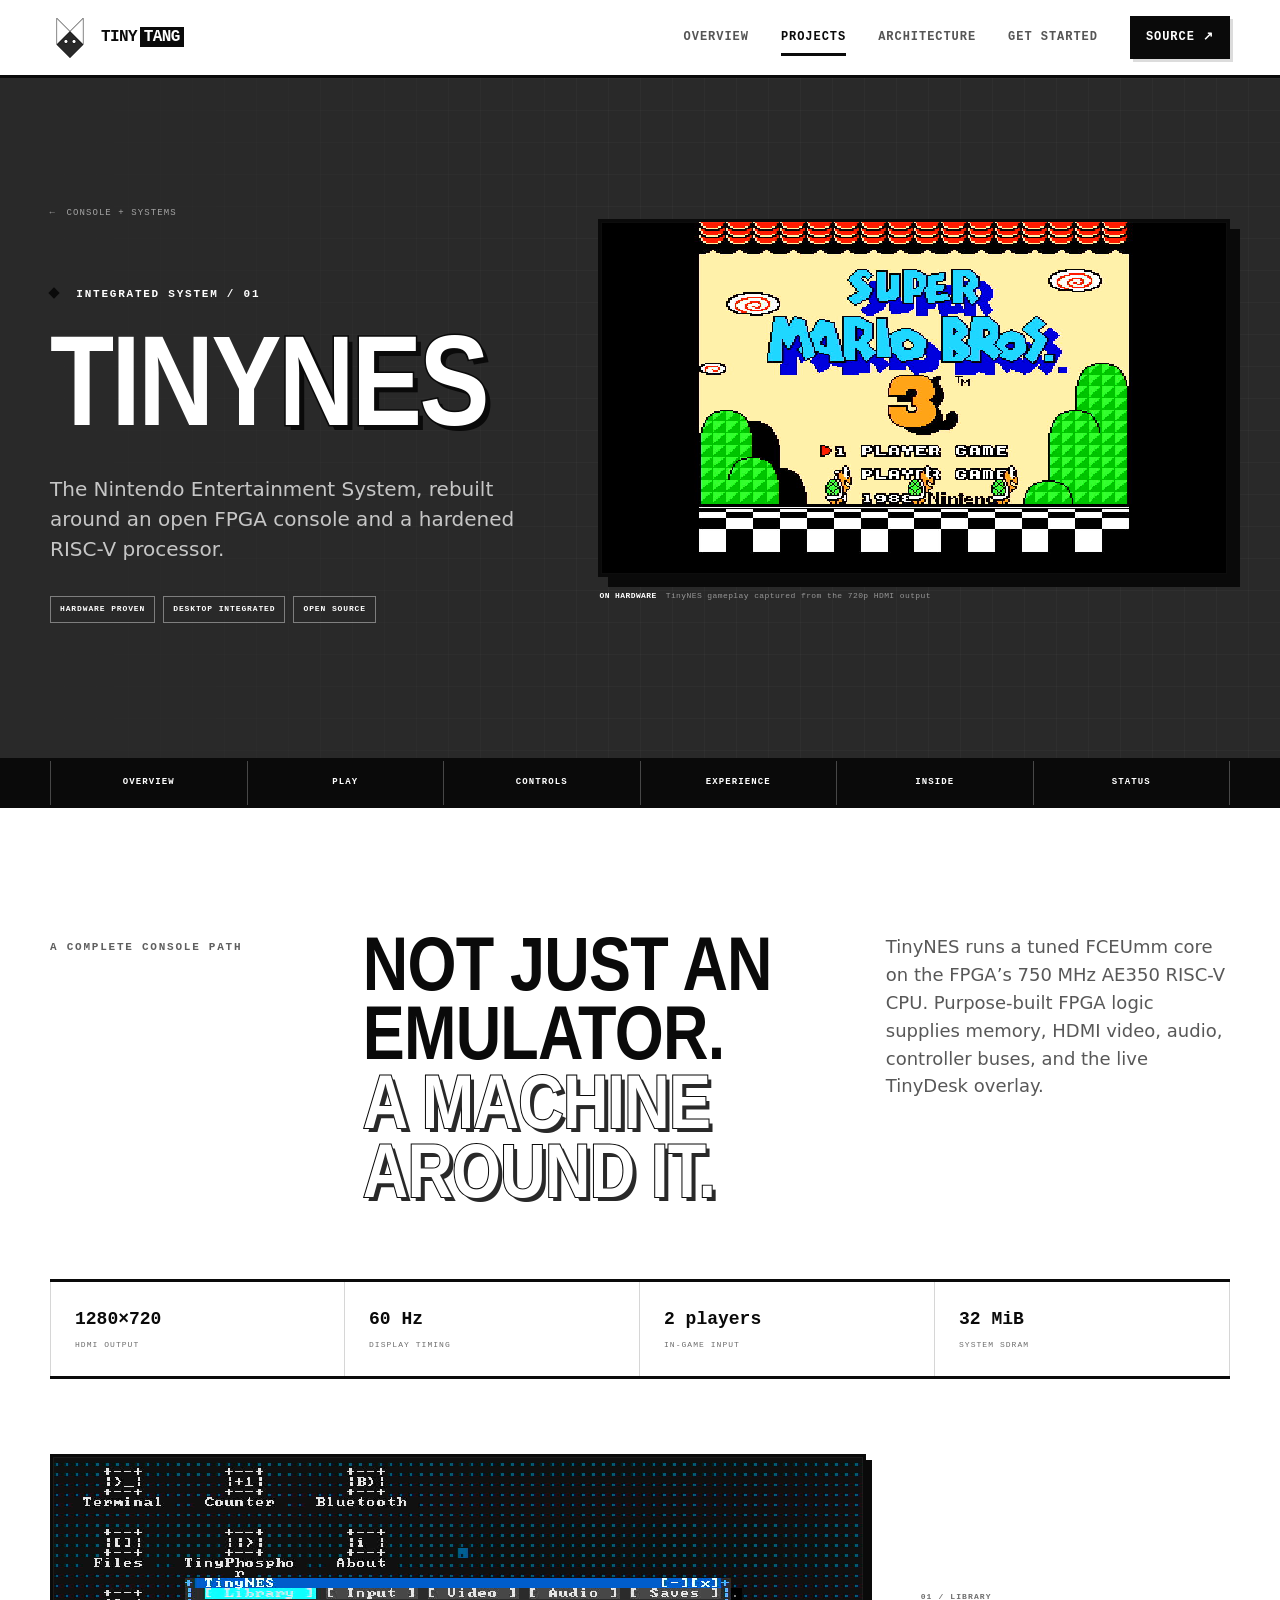
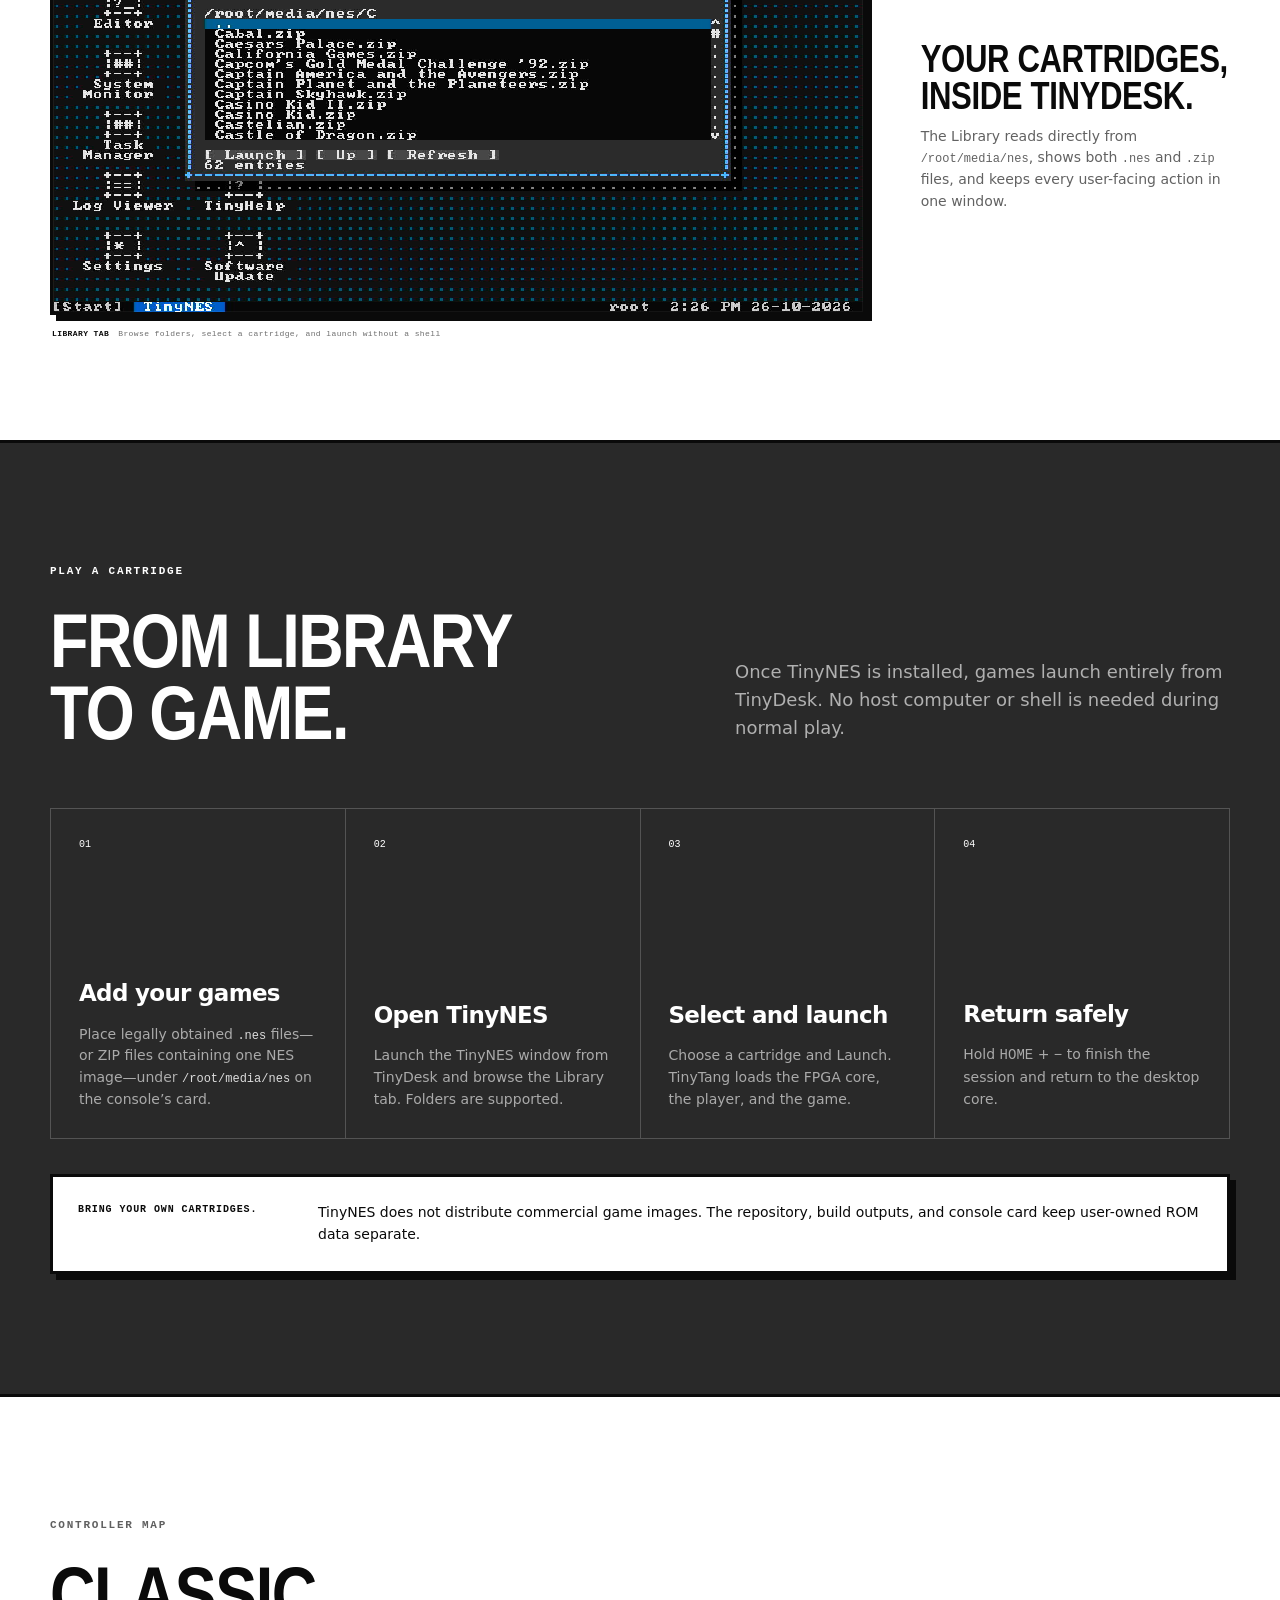
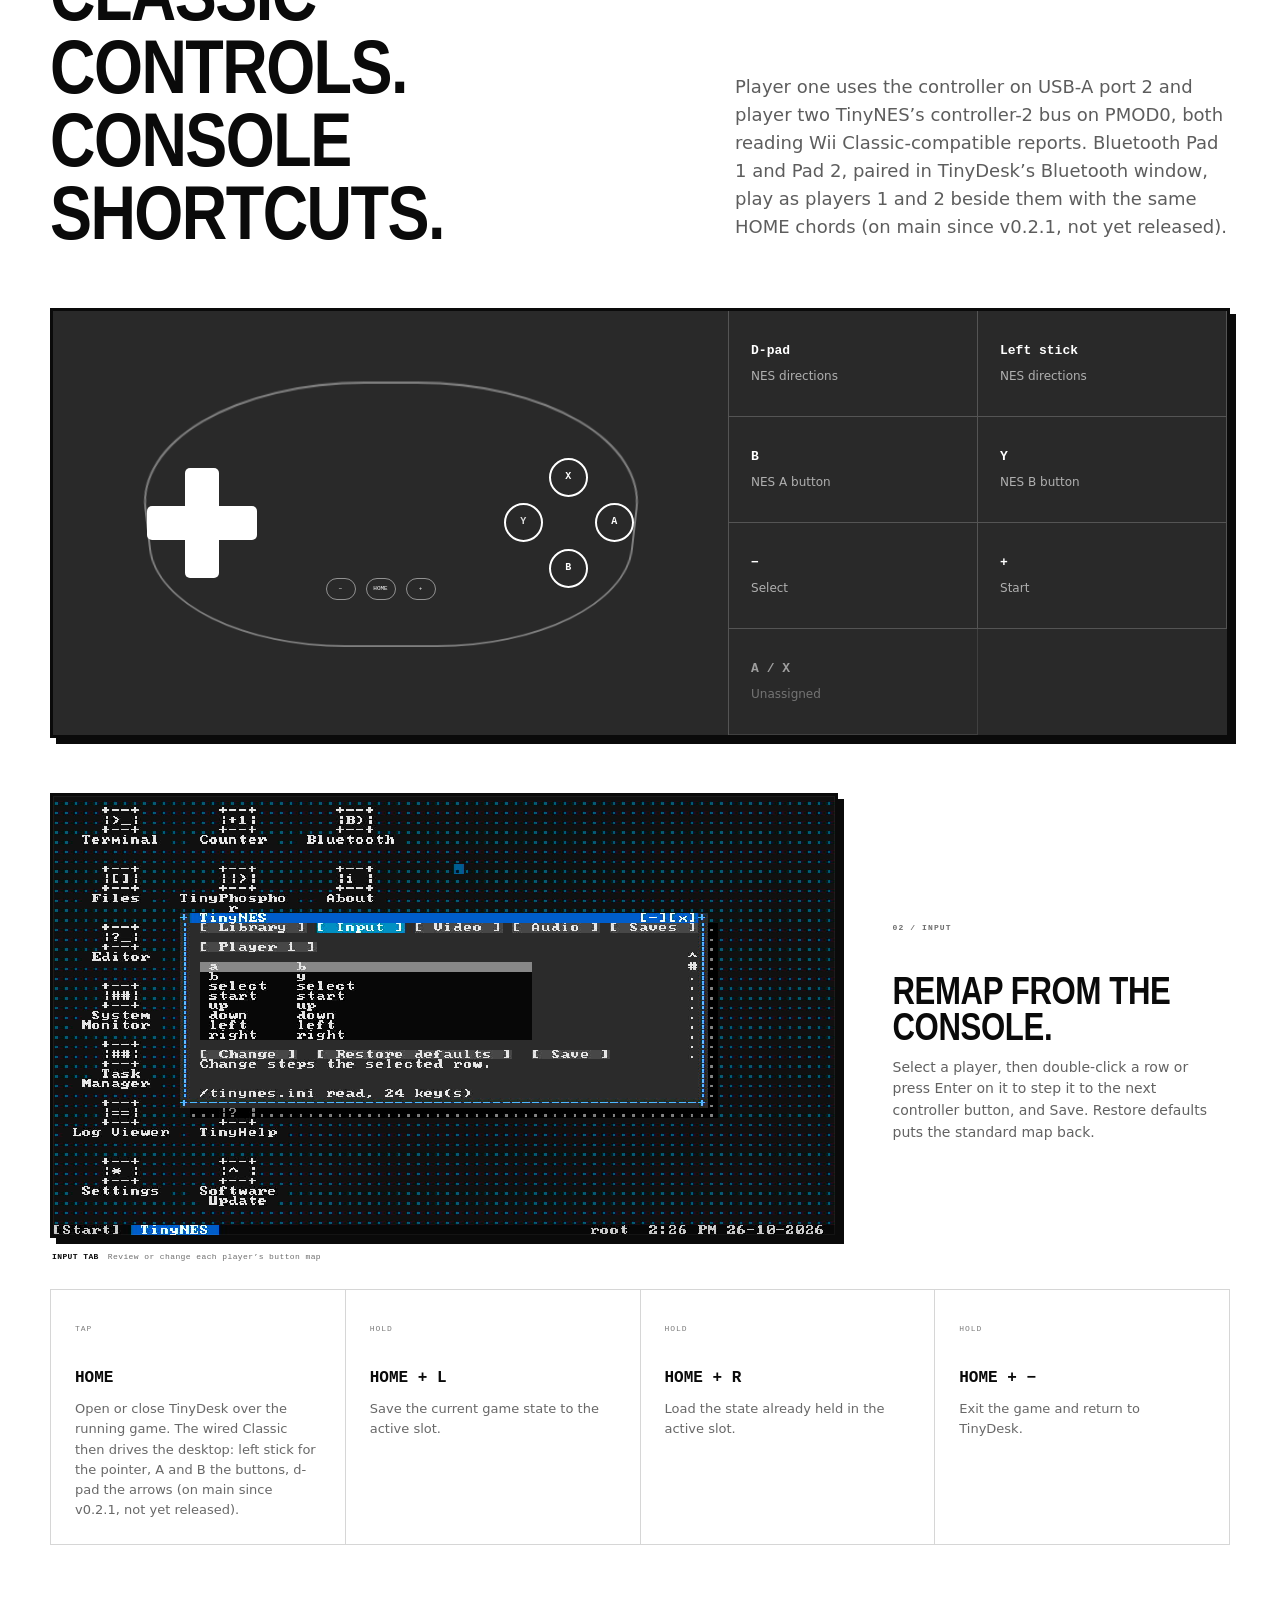
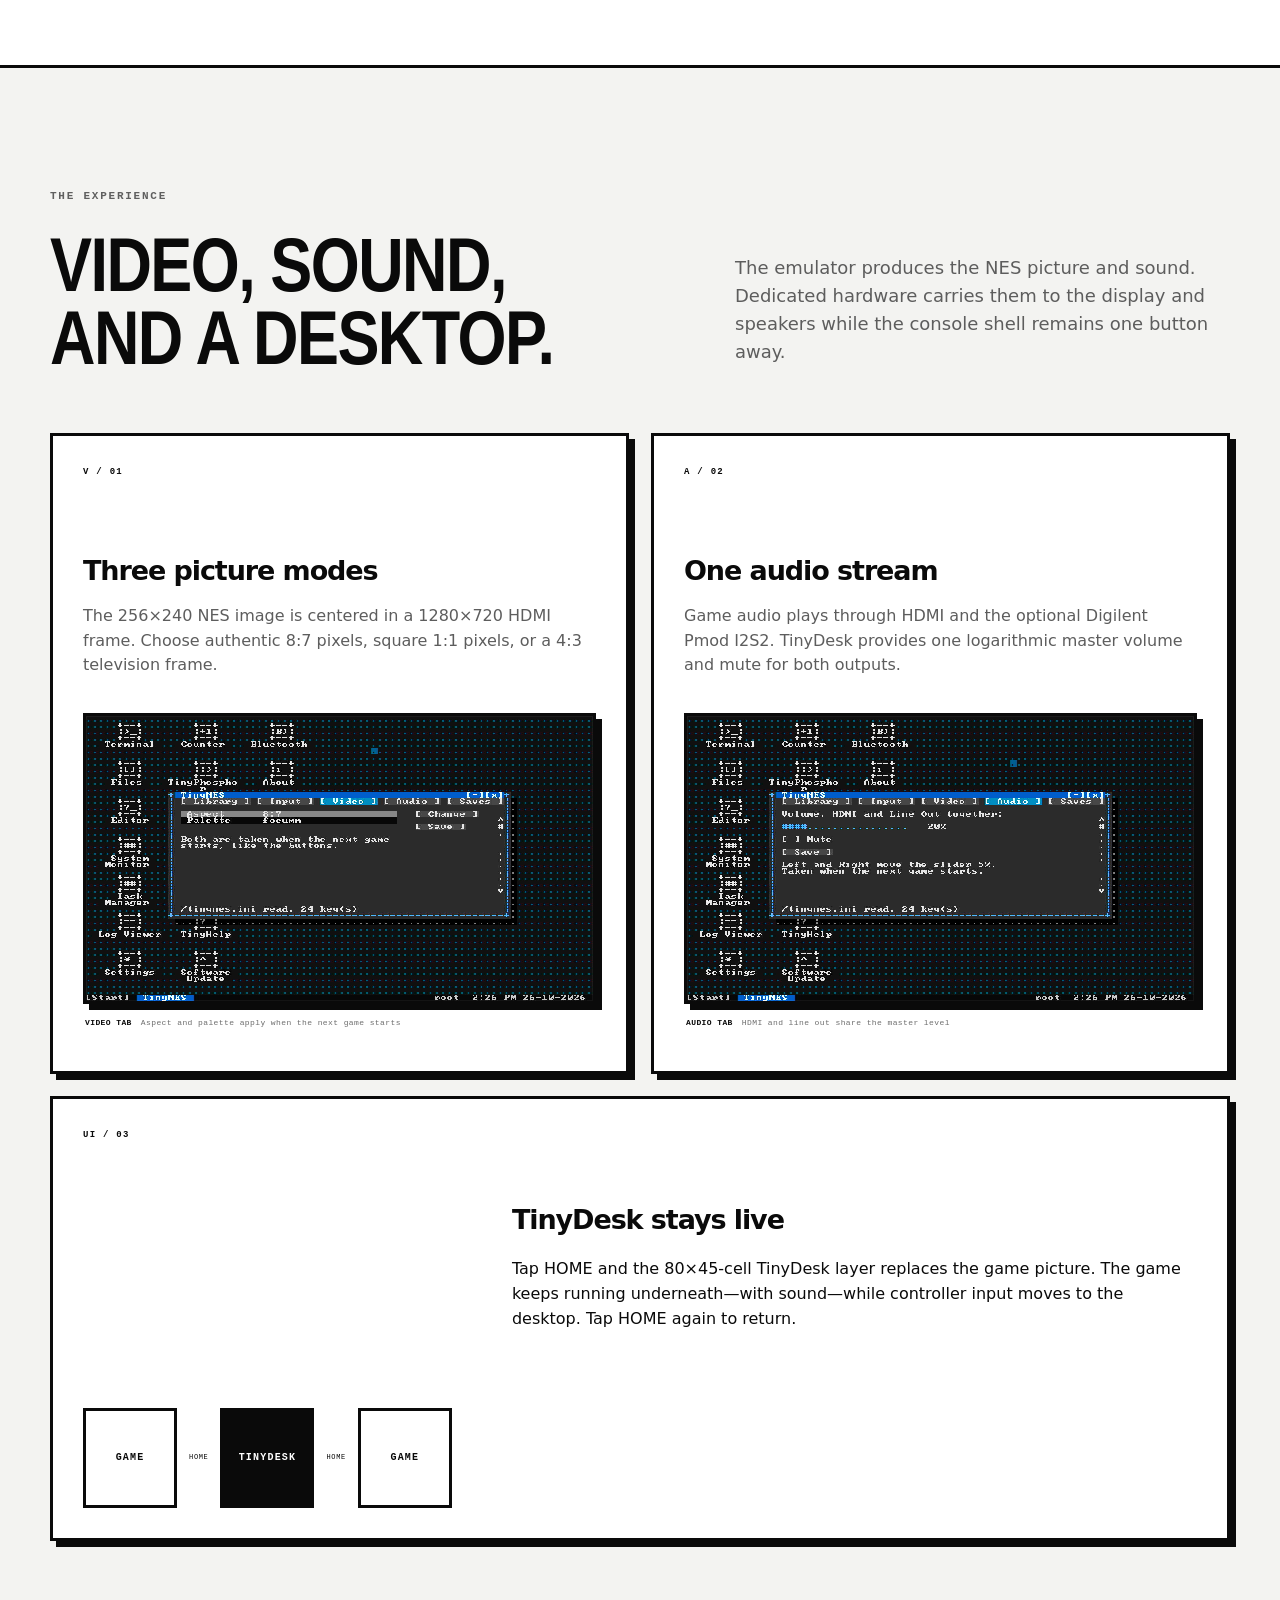
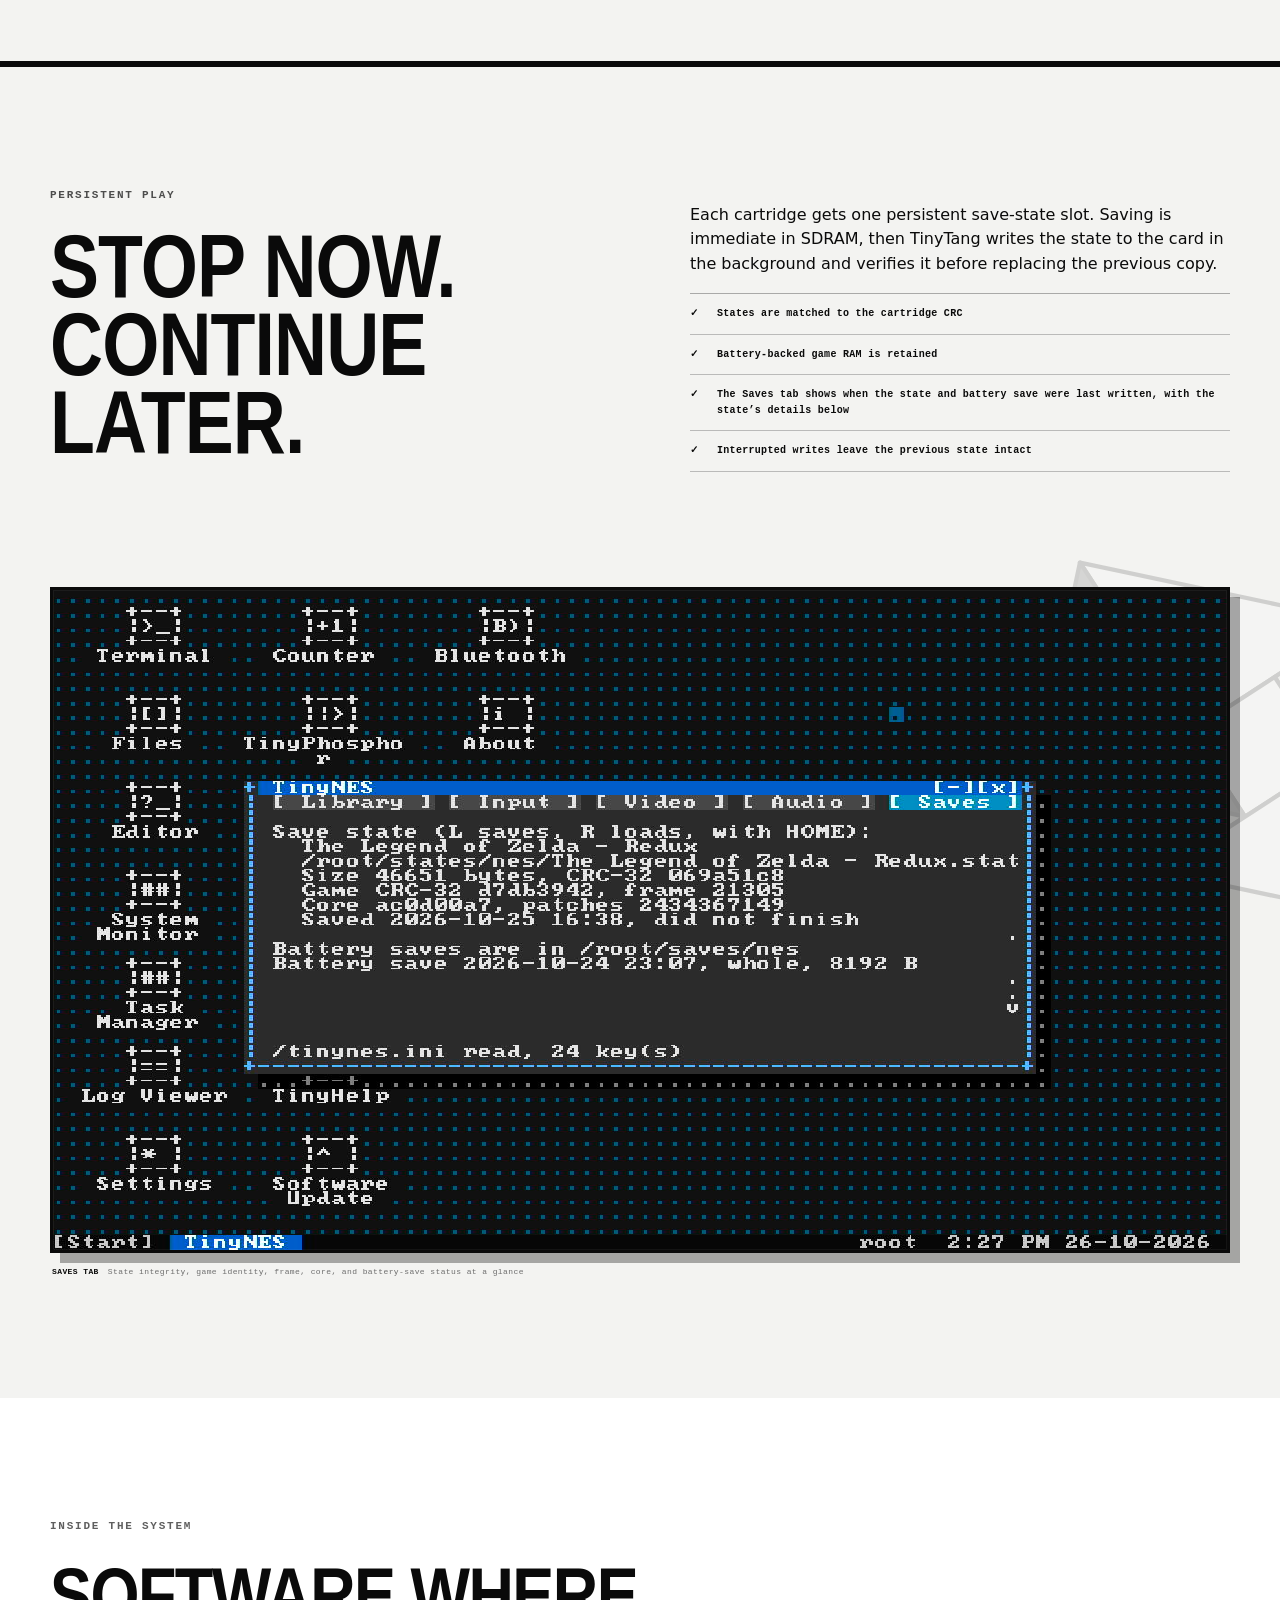
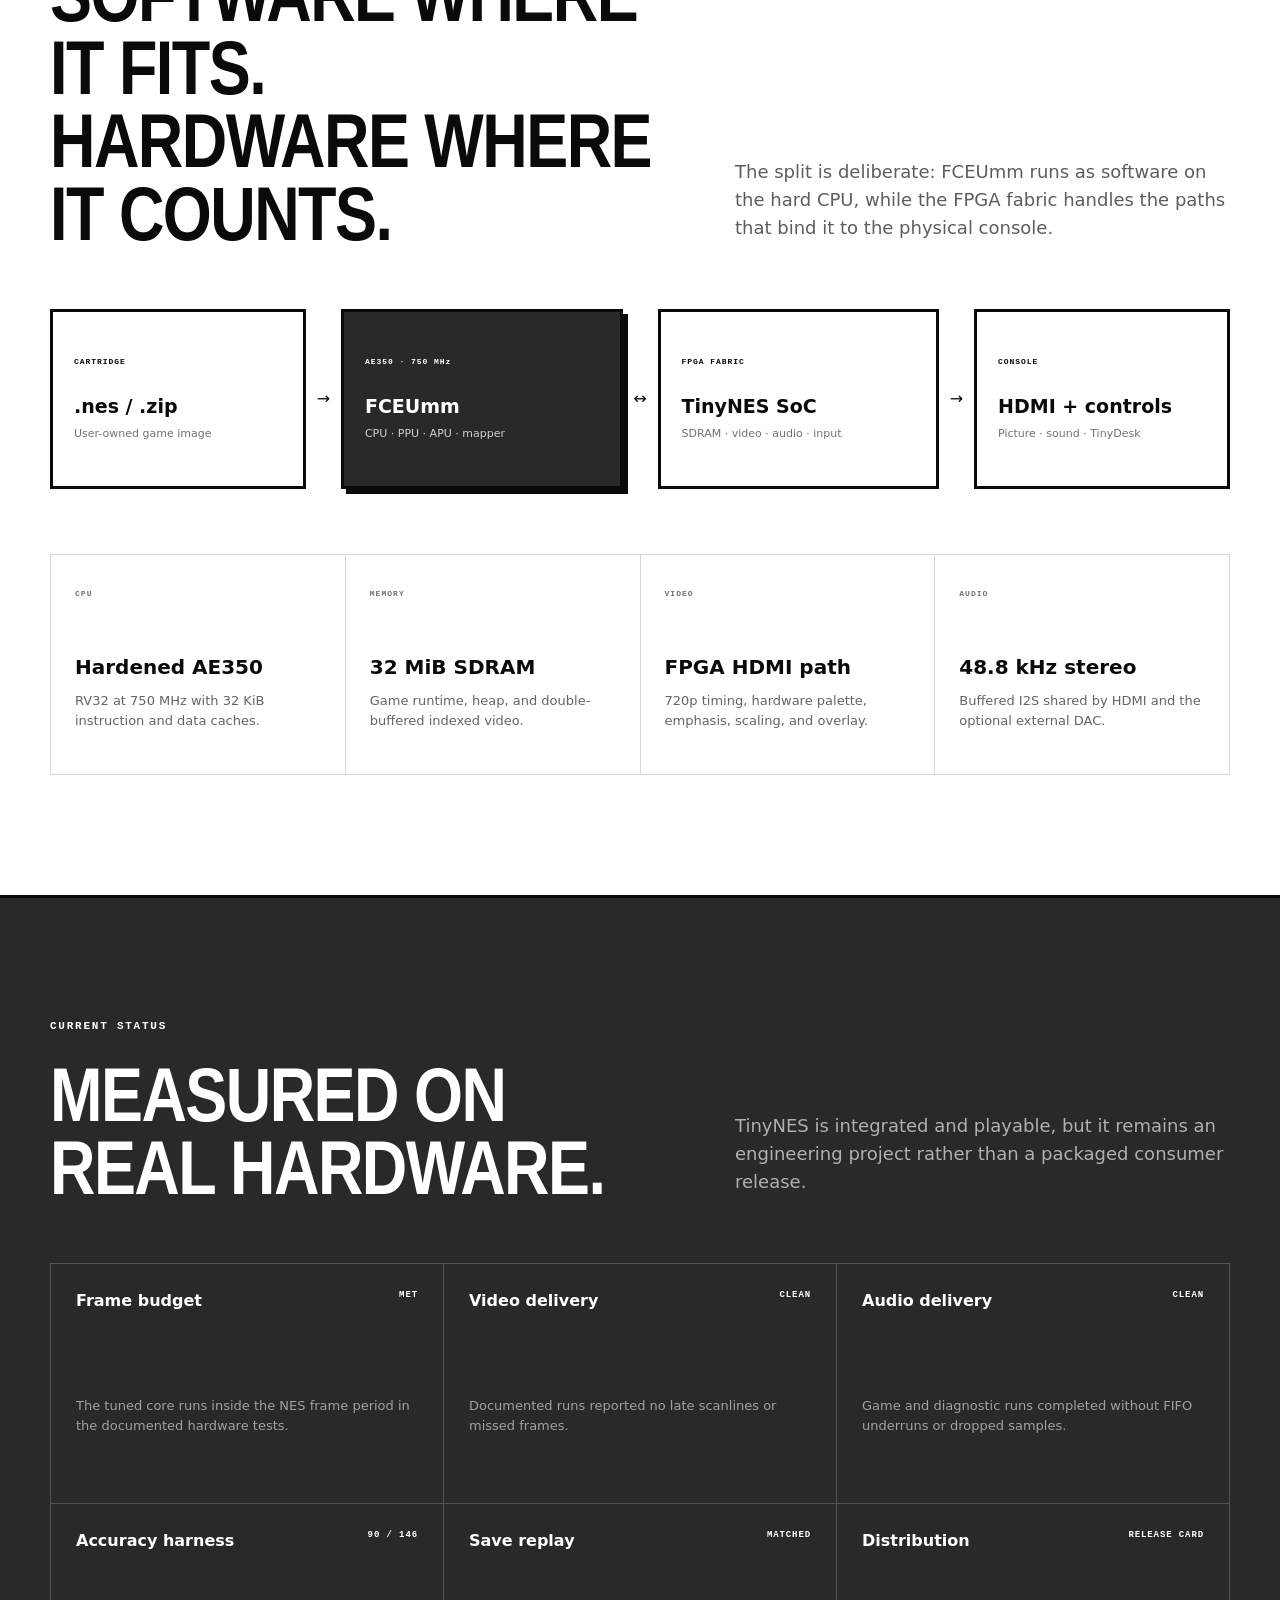
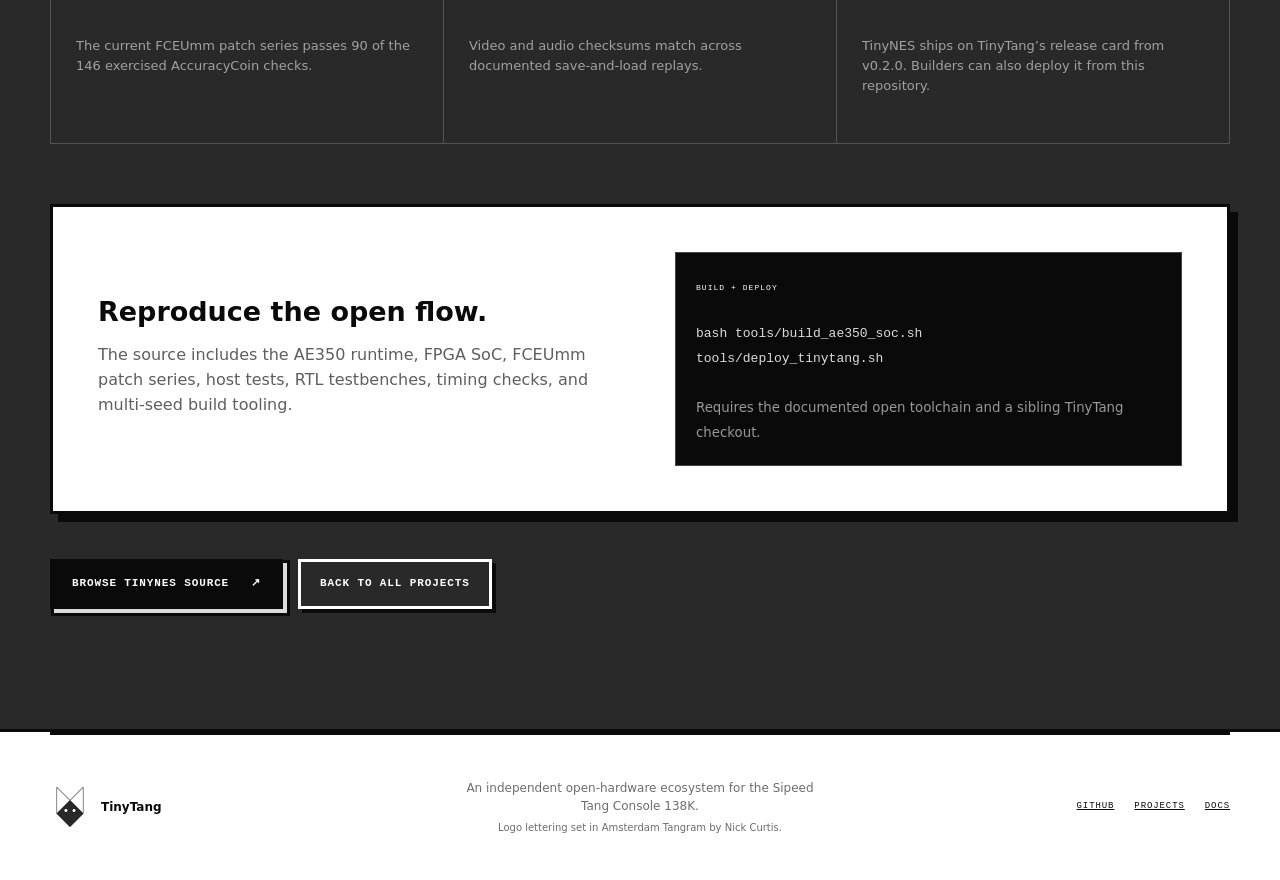
==== commit 562b90f1: "Bring the site's content up to date since TinyTang v0.2.1 Correct TinyPhosphor and Tang-Phosphor (au" ====
--- a/projects/tinynes/index.html
+++ b/projects/tinynes/index.html
@@ -103,7 +103,7 @@
         <ol class="play-flow">
           <li class="reveal"><span>01</span><div><h3>Add your games</h3><p>Place legally obtained <code>.nes</code> files—or ZIP files containing one NES image—under <code>/root/media/nes</code> on the console’s card.</p></div></li>
           <li class="reveal"><span>02</span><div><h3>Open TinyNES</h3><p>Launch the TinyNES window from TinyDesk and browse the Library tab. Folders are supported.</p></div></li>
-          <li class="reveal"><span>03</span><div><h3>Select and launch</h3><p>Choose a cartridge. TinyTang loads the FPGA core, player, and game in roughly ten seconds.</p></div></li>
+          <li class="reveal"><span>03</span><div><h3>Select and launch</h3><p>Choose a cartridge and Launch. TinyTang loads the FPGA core, the player, and the game.</p></div></li>
           <li class="reveal"><span>04</span><div><h3>Return safely</h3><p>Hold <kbd>HOME</kbd> + <kbd>−</kbd> to finish the session and return to the desktop core.</p></div></li>
         </ol>
         <aside class="legal-callout reveal"><strong>Bring your own cartridges.</strong><p>TinyNES does not distribute commercial game images. The repository, build outputs, and console card keep user-owned ROM data separate.</p></aside>
@@ -113,7 +113,7 @@
     <section class="section section-shell controls-section" id="controls">
       <div class="section-heading reveal">
         <div><p class="eyebrow">Controller map</p><h2>Classic controls.<br>Console shortcuts.</h2></div>
-        <p>Player one uses the controller on USB-A port 2. Player two uses TinyNES’s controller-2 bus on PMOD0. Both use Wii Classic-compatible reports.</p>
+        <p>Player one uses the controller on USB-A port 2 and player two TinyNES’s controller-2 bus on PMOD0, both reading Wii Classic-compatible reports. Bluetooth Pad 1 and Pad 2, paired in TinyDesk’s Bluetooth window, play as players 1 and 2 beside them with the same HOME chords (on main since v0.2.1, not yet released).</p>
       </div>
       <div class="controller-map reveal">
         <div class="controller-visual" aria-hidden="true">
@@ -136,10 +136,10 @@
           <a class="shot-frame" href="../../assets/screenshots/tinynes/input.png" target="_blank" rel="noopener" aria-label="Open the Input tab capture at full resolution"><img src="../../assets/screenshots/tinynes/input.png" width="1280" height="720" loading="lazy" alt="TinyNES Input tab showing player one button mappings"></a>
           <figcaption><span>Input tab</span> Review or change each player’s button map</figcaption>
         </figure>
-        <div class="tab-proof-copy"><span>02 / Input</span><h3>Remap from the console.</h3><p>Select a player, choose an action, press the replacement button, and save. Defaults are always one action away.</p></div>
+        <div class="tab-proof-copy"><span>02 / Input</span><h3>Remap from the console.</h3><p>Select a player, then double-click a row or press Enter on it to step it to the next controller button, and Save. Restore defaults puts the standard map back.</p></div>
       </div>
       <div class="shortcut-grid">
-        <article class="reveal"><span>Tap</span><h3>HOME</h3><p>Open or close TinyDesk over the running game.</p></article>
+        <article class="reveal"><span>Tap</span><h3>HOME</h3><p>Open or close TinyDesk over the running game. The wired Classic then drives the desktop: left stick for the pointer, A and B the buttons, d-pad the arrows (on main since v0.2.1, not yet released).</p></article>
         <article class="reveal"><span>Hold</span><h3>HOME + L</h3><p>Save the current game state to the active slot.</p></article>
         <article class="reveal"><span>Hold</span><h3>HOME + R</h3><p>Load the state already held in the active slot.</p></article>
         <article class="reveal"><span>Hold</span><h3>HOME + −</h3><p>Exit the game and return to TinyDesk.</p></article>
@@ -174,7 +174,7 @@
         <div class="reveal"><p class="eyebrow">Persistent play</p><h2>Stop now.<br>Continue later.</h2></div>
         <div class="reveal">
           <p>Each cartridge gets one persistent save-state slot. Saving is immediate in SDRAM, then TinyTang writes the state to the card in the background and verifies it before replacing the previous copy.</p>
-          <ul class="feature-checks"><li>States are matched to the cartridge CRC</li><li>Battery-backed game RAM is retained</li><li>The Saves tab exposes file, size, core, and frame details</li><li>Interrupted writes leave the previous state intact</li></ul>
+          <ul class="feature-checks"><li>States are matched to the cartridge CRC</li><li>Battery-backed game RAM is retained</li><li>The Saves tab shows when the state and battery save were last written, with the state’s details below</li><li>Interrupted writes leave the previous state intact</li></ul>
         </div>
         <figure class="project-shot saves-shot reveal">
           <a class="shot-frame" href="../../assets/screenshots/tinynes/saves.png" target="_blank" rel="noopener" aria-label="Open the Saves tab capture at full resolution"><img src="../../assets/screenshots/tinynes/saves.png" width="1280" height="720" loading="lazy" alt="TinyNES Saves tab showing metadata for a saved game state and battery save"></a>
@@ -214,7 +214,7 @@
           <article class="reveal"><strong>Audio delivery</strong><span>Clean</span><p>Game and diagnostic runs completed without FIFO underruns or dropped samples.</p></article>
           <article class="reveal"><strong>Accuracy harness</strong><span>90 / 146</span><p>The current FCEUmm patch series passes 90 of the 146 exercised AccuracyCoin checks.</p></article>
           <article class="reveal"><strong>Save replay</strong><span>Matched</span><p>Video and audio checksums match across documented save-and-load replays.</p></article>
-          <article class="reveal"><strong>Distribution</strong><span>Source build</span><p>There is currently no packaged GitHub release; builders deploy from the repository.</p></article>
+          <article class="reveal"><strong>Distribution</strong><span>Release card</span><p>TinyNES ships on TinyTang’s release card from v0.2.0. Builders can also deploy it from this repository.</p></article>
         </div>
         <div class="builder-callout reveal">
           <div><p class="eyebrow">For builders</p><h3>Reproduce the open flow.</h3><p>The source includes the AE350 runtime, FPGA SoC, FCEUmm patch series, host tests, RTL testbenches, timing checks, and multi-seed build tooling.</p></div>
